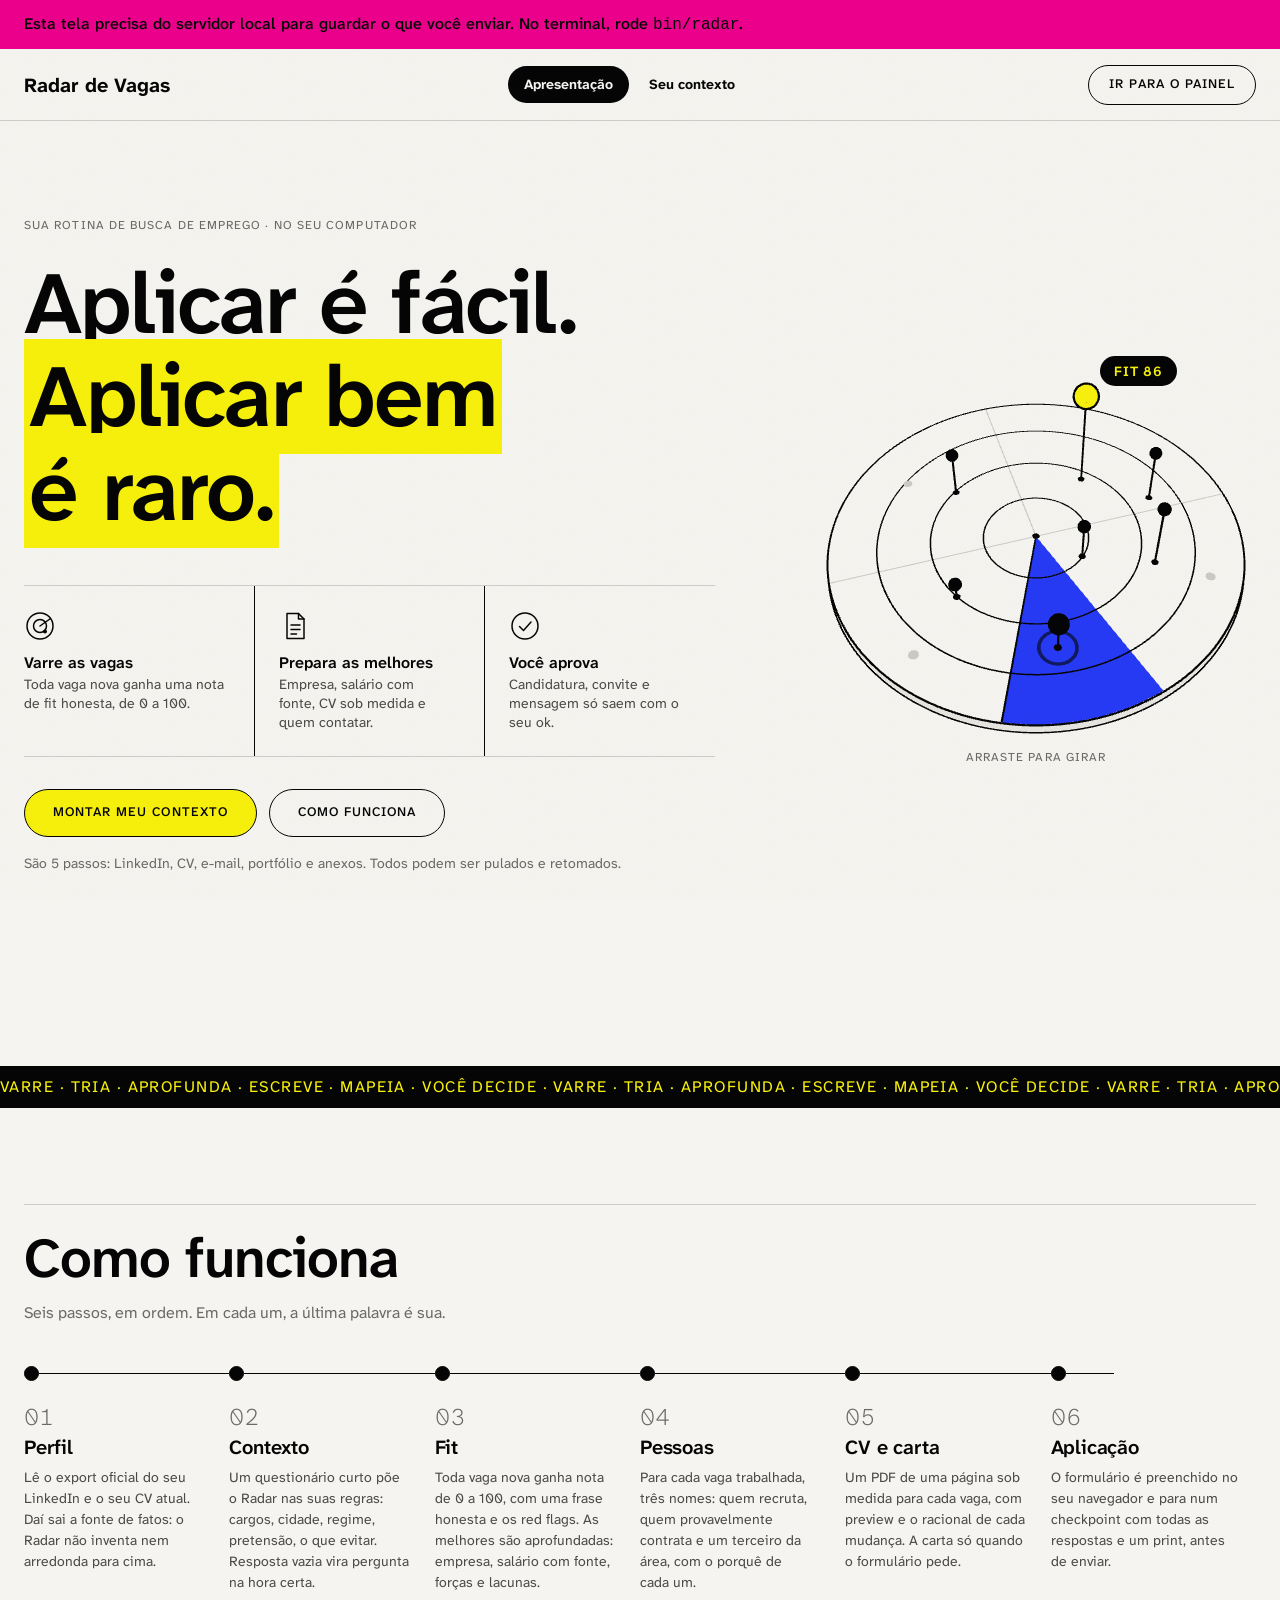
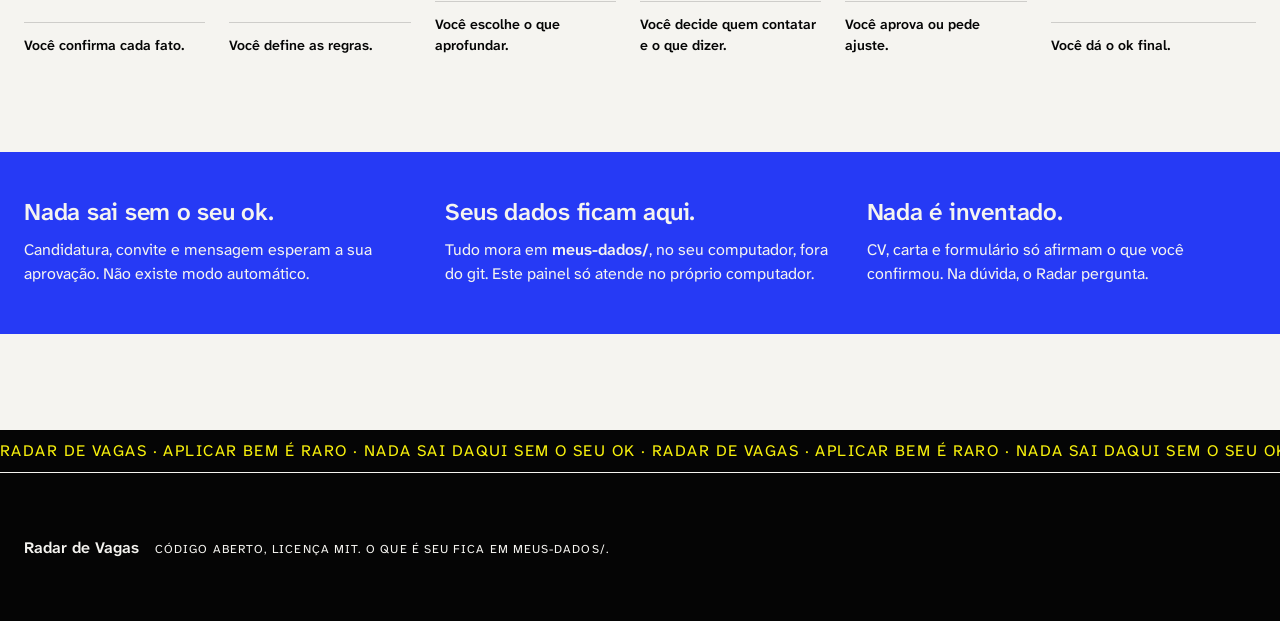
==== dashboard/boas-vindas.html @ 023c0c9d "Tela de abertura, contexto em 5 passos e radar 3D - bin/radar sem argumento abre o painel no navegad" ====
<!doctype html>
<html lang="pt-BR">
<head>
  <meta charset="utf-8" />
  <meta name="viewport" content="width=device-width, initial-scale=1" />
  <meta name="color-scheme" content="light" />
  <title>Radar de Vagas · Boas-vindas</title>
  <!-- Tela de abertura: servida pelo bin/radar direto do modelo, sem dado nenhum dentro.
       O estado dos passos vem de GET /api/contexto. -->
  <link rel="stylesheet" href="styles.css" />
  <link rel="stylesheet" href="boas-vindas.css" />
  <!-- Three.js vem junto com o projeto (dashboard/vendor, MIT): a tela abre sem internet -->
  <script type="importmap">{ "imports": { "three": "./vendor/three.module.min.js" } }</script>
</head>
<body>

  <a class="pular-para" href="#contexto">Ir para o passo a passo</a>

  <p class="aviso-servidor" id="sem-servidor" hidden>
    Esta tela precisa do servidor local para guardar o que você enviar. No terminal, rode <code>bin/radar</code>.
  </p>

  <header class="header">
    <a class="logo" href="#topo">Radar de <em>Vagas</em></a>
    <nav class="nav" aria-label="Telas">
      <a href="#topo" data-tela="abertura">Apresentação</a>
      <a href="#contexto" data-tela="contexto">Seu contexto</a>
    </nav>
    <button class="btn-fio" id="ir-painel" type="button" data-precisa-servidor>Ir para o painel</button>
  </header>

  <!-- Duas telas na mesma página: a apresentação e, ao clicar em "Montar meu
       contexto", o passo a passo (#contexto). O voltar do navegador funciona. -->
  <main id="tela-abertura">
    <!-- ============ ABERTURA ============ -->
    <section class="abre wrap" id="topo">
      <div>
        <p class="meta">Sua rotina de busca de emprego · no seu computador</p>
        <h1>Aplicar é fácil.<br /><span class="accent">Aplicar bem</span><br /><span class="accent">é raro.</span></h1>
        <!-- o que o Radar faz, em três ações: ícone + texto, separados por linha -->
        <ul class="topicos">
          <li>
            <svg class="topicos__ico" viewBox="0 0 32 32" aria-hidden="true">
              <circle cx="16" cy="16" r="13" />
              <circle cx="16" cy="16" r="6.5" />
              <path d="M16 16 L26.5 8.5" />
              <circle class="cheio" cx="21" cy="21.5" r="2" />
            </svg>
            <div>
              <strong>Varre as vagas</strong>
              <span>Toda vaga nova ganha uma nota de fit honesta, de 0 a 100.</span>
            </div>
          </li>
          <li>
            <svg class="topicos__ico" viewBox="0 0 32 32" aria-hidden="true">
              <path d="M8 3.5 H19.5 L25 9 V28.5 H8 Z" />
              <path d="M19.5 3.5 V9 H25" />
              <path d="M12 15 H21 M12 19.5 H21 M12 24 H17.5" />
            </svg>
            <div>
              <strong>Prepara as melhores</strong>
              <span>Empresa, salário com fonte, CV sob medida e quem contatar.</span>
            </div>
          </li>
          <li>
            <svg class="topicos__ico" viewBox="0 0 32 32" aria-hidden="true">
              <circle cx="16" cy="16" r="13" />
              <path d="M10.5 16.5 L14.5 20.5 L22 12" />
            </svg>
            <div>
              <strong>Você aprova</strong>
              <span>Candidatura, convite e mensagem só saem com o seu ok.</span>
            </div>
          </li>
        </ul>
        <div class="abre__acoes">
          <a class="btn-primario" href="#contexto">Montar meu contexto</a>
          <a class="btn-fio" href="#como">Como funciona</a>
        </div>
        <p class="abre__tempo">São 5 passos: LinkedIn, CV, e-mail, portfólio e anexos. Todos podem ser pulados e retomados.</p>
      </div>

      <!-- radar-3d.js troca o SVG por um radar 3D; sem WebGL, o SVG fica -->
      <figure class="radar" role="img" aria-label="Ilustração de um radar varrendo vagas; cada vaga é um pino da altura da sua nota de fit, e a mais alta, em amarelo, tem fit 86">
        <svg viewBox="0 0 400 400" aria-hidden="true">
          <line class="radar__eixo" x1="4" y1="200" x2="396" y2="200" />
          <line class="radar__eixo" x1="200" y1="4" x2="200" y2="396" />
          <g class="radar__varredura">
            <path class="radar__cunha" d="M200 200 L396 200 A196 196 0 0 0 350.15 74.01 Z" />
            <line class="radar__ponteiro" x1="200" y1="200" x2="396" y2="200" />
          </g>
          <circle class="radar__anel" cx="200" cy="200" r="50" />
          <circle class="radar__anel" cx="200" cy="200" r="100" />
          <circle class="radar__anel" cx="200" cy="200" r="150" />
          <circle class="radar__anel" cx="200" cy="200" r="196" />
          <circle class="radar__ponto radar__ponto--fora" cx="64" cy="296" r="4" />
          <circle class="radar__ponto radar__ponto--fora" cx="338" cy="292" r="4" />
          <circle class="radar__ponto radar__ponto--fora" cx="96" cy="96" r="4" />
          <circle class="radar__ponto" cx="140" cy="122" r="4" />
          <circle class="radar__ponto" cx="112" cy="248" r="4" />
          <circle class="radar__ponto" cx="296" cy="262" r="4" />
          <circle class="radar__ponto" cx="182" cy="324" r="4" />
          <circle class="radar__ponto" cx="322" cy="184" r="4" />
          <circle class="radar__ponto" cx="234" cy="236" r="4" />
          <circle class="radar__ponto" cx="200" cy="200" r="3" />
          <circle class="radar__alvo" cx="266" cy="140" r="10" />
          <g class="radar__selo">
            <rect x="284" y="102" width="82" height="28" rx="14" />
            <text x="325" y="121" text-anchor="middle">FIT 86</text>
          </g>
        </svg>
      </figure>
    </section>


    <div class="fita" aria-hidden="true">
      <div class="fita__trilho">
        <span class="fita__grupo">Varre · Tria · Aprofunda · Escreve · Mapeia · Você decide · Varre · Tria · Aprofunda · Escreve · Mapeia · Você decide · Varre · Tria · Aprofunda · Escreve · Mapeia · Você decide ·&nbsp;</span>
        <span class="fita__grupo">Varre · Tria · Aprofunda · Escreve · Mapeia · Você decide · Varre · Tria · Aprofunda · Escreve · Mapeia · Você decide · Varre · Tria · Aprofunda · Escreve · Mapeia · Você decide ·&nbsp;</span>
      </div>
    </div>

    <!-- ============ COMO FUNCIONA ============ -->
    <section class="secao wrap" id="como">
      <h2 class="h2">Como funciona<small>Seis passos, em ordem. Em cada um, a última palavra é sua.</small></h2>
      <!-- linha do tempo: um trilho liga os seis passos; no celular ela desliza para o lado -->
      <ol class="funcoes" tabindex="0" aria-label="Como funciona, em seis passos">
        <li>
          <span class="funcoes__num">01</span>
          <h3>Perfil</h3>
          <p>Lê o export oficial do seu LinkedIn e o seu CV atual. Daí sai a fonte de fatos: o Radar não inventa nem arredonda para cima.</p>
          <span class="funcoes__voce">Você confirma cada fato.</span>
        </li>
        <li>
          <span class="funcoes__num">02</span>
          <h3>Contexto</h3>
          <p>Um questionário curto põe o Radar nas suas regras: cargos, cidade, regime, pretensão, o que evitar. Resposta vazia vira pergunta na hora certa.</p>
          <span class="funcoes__voce">Você define as regras.</span>
        </li>
        <li>
          <span class="funcoes__num">03</span>
          <h3>Fit</h3>
          <p>Toda vaga nova ganha nota de 0 a 100, com uma frase honesta e os red flags. As melhores são aprofundadas: empresa, salário com fonte, forças e lacunas.</p>
          <span class="funcoes__voce">Você escolhe o que aprofundar.</span>
        </li>
        <li>
          <span class="funcoes__num">04</span>
          <h3>Pessoas</h3>
          <p>Para cada vaga trabalhada, três nomes: quem recruta, quem provavelmente contrata e um terceiro da área, com o porquê de cada um.</p>
          <span class="funcoes__voce">Você decide quem contatar e o que dizer.</span>
        </li>
        <li>
          <span class="funcoes__num">05</span>
          <h3>CV e carta</h3>
          <p>Um PDF de uma página sob medida para cada vaga, com preview e o racional de cada mudança. A carta só quando o formulário pede.</p>
          <span class="funcoes__voce">Você aprova ou pede ajuste.</span>
        </li>
        <li>
          <span class="funcoes__num">06</span>
          <h3>Aplicação</h3>
          <p>O formulário é preenchido no seu navegador e para num checkpoint com todas as respostas e um print, antes de enviar.</p>
          <span class="funcoes__voce">Você dá o ok final.</span>
        </li>
      </ol>
    </section>

    <section class="faixa-calma promessas" aria-label="Combinados">
      <div class="wrap promessas__grade">
        <div>
          <strong>Nada sai sem o seu ok.</strong>
          <p>Candidatura, convite e mensagem esperam a sua aprovação. Não existe modo automático.</p>
        </div>
        <div>
          <strong>Seus dados ficam aqui.</strong>
          <p>Tudo mora em <b>meus-dados/</b>, no seu computador, fora do git. Este painel só atende no próprio computador.</p>
        </div>
        <div>
          <strong>Nada é inventado.</strong>
          <p>CV, carta e formulário só afirmam o que você confirmou. Na dúvida, o Radar pergunta.</p>
        </div>
      </div>
    </section>

  </main>

  <!-- ============ TELA 2 · SEU CONTEXTO ============ -->
  <main id="contexto" class="tela-contexto" hidden>
    <section class="wrap" id="passos">
      <a class="voltar" href="#topo">← Apresentação</a>
      <h1 class="tela-titulo" id="titulo-contexto" tabindex="-1">Seu contexto</h1>
      <p class="tela-lead">Cinco passos para o Radar trabalhar com a sua história. Tudo fica guardado assim que você envia, e qualquer passo pode ser pulado.</p>

      <ol class="trilha" aria-label="Passos">
        <li><button type="button" data-ir="linkedin"><span class="trilha__n">1</span>LinkedIn</button></li>
        <li><button type="button" data-ir="cv"><span class="trilha__n">2</span>CV</button></li>
        <li><button type="button" data-ir="email"><span class="trilha__n">3</span>E-mail</button></li>
        <li><button type="button" data-ir="portfolio"><span class="trilha__n">4</span>Portfólio</button></li>
        <li><button type="button" data-ir="anexos"><span class="trilha__n">5</span>Anexos</button></li>
        <li><button type="button" data-ir="pronto"><span class="trilha__n">✓</span>Pronto</button></li>
      </ol>
      <div class="progresso">
        <div class="progresso__trilho" aria-hidden="true"><span id="progresso-barra"></span></div>
        <span class="progresso__texto" id="progresso-texto" aria-live="polite">Carregando</span>
      </div>

      <!-- 1 · LinkedIn -->
      <section class="passo" data-passo="linkedin" id="passo-linkedin" aria-labelledby="t-linkedin" hidden>
        <div class="passo__lado">
          <span class="passo__num" aria-hidden="true">01</span>
          <h3 id="t-linkedin" tabindex="-1">Seu LinkedIn</h3>
          <p class="passo__porque">É de onde o Radar tira a sua trajetória: cargos, datas, formação e competências. Vira um rascunho, e você confirma cada fato depois.</p>
          <p class="passo__nota"><span class="meta">Privacidade</span>Do export, só os arquivos do perfil são lidos. Conexões, mensagens e convites nunca são abertos, e o ZIP é apagado assim que a leitura termina.</p>
        </div>
        <div class="passo__corpo">
          <label class="campo">
            <span class="campo__rotulo">Endereço do seu perfil</span>
            <input id="linkedin-url" type="text" inputmode="url" autocomplete="url" spellcheck="false" placeholder="linkedin.com/in/seu-nome" aria-describedby="ajuda-linkedin erro-linkedin" />
            <span class="campo__ajuda" id="ajuda-linkedin">Vai no cabeçalho de cada CV.</span>
          </label>

          <div class="soltar" data-tipo="linkedin">
            <input type="file" accept=".zip,.pdf" hidden />
            <span class="soltar__titulo">Solte aqui o export do LinkedIn</span>
            <span class="soltar__sub">O ZIP de “Obter uma cópia dos seus dados” (recomendado) ou o PDF de “Salvar em PDF” do seu perfil.</span>
            <div class="soltar__linha">
              <button class="btn-fio" type="button" data-escolher data-precisa-servidor>Escolher arquivo</button>
              <span class="soltar__estado" role="status"></span>
            </div>
            <div class="soltar__barra" aria-hidden="true"><span></span></div>
          </div>

          <div class="recibo" id="recibo-linkedin" hidden>
            <span class="recibo__marca" aria-hidden="true">✓</span>
            <div><strong></strong><span></span></div>
          </div>

          <details class="como-baixar">
            <summary>Como baixar o export (2 minutos)</summary>
            <ol>
              <li>No LinkedIn, clique na sua foto (Eu) e em Configurações e privacidade.</li>
              <li>Entre em Privacidade dos dados e depois em Obter uma cópia dos seus dados.</li>
              <li>Marque os dados do perfil (Perfil, Cargos, Formação acadêmica, Competências, Idiomas) e solicite o arquivo.</li>
              <li>O LinkedIn manda o link por e-mail, em geral em poucos minutos. Baixe o ZIP e solte aqui.</li>
            </ol>
            <p>Com pressa? No seu perfil, Mais e depois Salvar em PDF. Solte o PDF agora e o export fica para depois.</p>
          </details>

          <p class="erro" id="erro-linkedin" role="alert"></p>
          <div class="passo__acoes">
            <button class="btn-primario" type="button" data-salvar="linkedin" data-precisa-servidor>Salvar e continuar</button>
            <button class="btn-texto" type="button" data-pular="linkedin" data-precisa-servidor>Pular por agora</button>
          </div>
        </div>
      </section>

      <!-- 2 · CV -->
      <section class="passo" data-passo="cv" id="passo-cv" aria-labelledby="t-cv" hidden>
        <div class="passo__lado">
          <span class="passo__num" aria-hidden="true">02</span>
          <h3 id="t-cv" tabindex="-1">Seu CV atual</h3>
          <p class="passo__porque">Ele mostra como você já conta a sua história. O texto vira fonte de fatos a confirmar e referência de tom; os CVs novos saem no layout do Radar, um por vaga.</p>
          <p class="passo__nota"><span class="meta">Privacidade</span>O seu CV atual não é enviado a ninguém. Ele fica em meus-dados/anexos.</p>
        </div>
        <div class="passo__corpo">
          <div class="soltar" data-tipo="cv">
            <input type="file" accept=".pdf,.docx" hidden />
            <span class="soltar__titulo">Solte aqui o seu CV</span>
            <span class="soltar__sub">PDF ou DOCX, até 30 MB. Um CV novo substitui o anterior.</span>
            <div class="soltar__linha">
              <button class="btn-fio" type="button" data-escolher data-precisa-servidor>Escolher arquivo</button>
              <span class="soltar__estado" role="status"></span>
            </div>
            <div class="soltar__barra" aria-hidden="true"><span></span></div>
          </div>

          <div class="recibo" id="recibo-cv" hidden>
            <span class="recibo__marca" aria-hidden="true">✓</span>
            <div><strong></strong><span></span></div>
          </div>

          <p class="erro" id="erro-cv" role="alert"></p>
          <div class="passo__acoes">
            <button class="btn-primario" type="button" data-salvar="cv" data-precisa-servidor>Continuar</button>
            <button class="btn-texto" type="button" data-pular="cv" data-precisa-servidor>Pular por agora</button>
          </div>
        </div>
      </section>

      <!-- 3 · E-mail -->
      <section class="passo" data-passo="email" id="passo-email" aria-labelledby="t-email" hidden>
        <div class="passo__lado">
          <span class="passo__num" aria-hidden="true">03</span>
          <h3 id="t-email" tabindex="-1">Seu e-mail</h3>
          <p class="passo__porque">O endereço que vai no cabeçalho de cada CV e nos formulários de candidatura. Use o que você confere todo dia: é por ele que a resposta chega.</p>
          <p class="passo__nota"><span class="meta">Privacidade</span>Ele só aparece no CV e nos formulários que você aprovar.</p>
        </div>
        <div class="passo__corpo">
          <label class="campo">
            <span class="campo__rotulo">E-mail profissional</span>
            <input id="email" type="email" autocomplete="email" spellcheck="false" placeholder="voce@exemplo.com" aria-describedby="erro-email" />
          </label>
          <span class="sugestao" id="sugestao-email" hidden>Veio do seu LinkedIn. Confira e salve.</span>

          <p class="erro" id="erro-email" role="alert"></p>
          <div class="passo__acoes">
            <button class="btn-primario" type="button" data-salvar="email" data-precisa-servidor>Salvar e continuar</button>
            <button class="btn-texto" type="button" data-pular="email" data-precisa-servidor>Pular por agora</button>
          </div>
        </div>
      </section>

      <!-- 4 · Portfólio -->
      <section class="passo" data-passo="portfolio" id="passo-portfolio" aria-labelledby="t-portfolio" hidden>
        <div class="passo__lado">
          <span class="passo__num" aria-hidden="true">04</span>
          <h3 id="t-portfolio" tabindex="-1">Seu portfólio</h3>
          <p class="passo__porque">O link que prova o que o CV afirma. Vai no cabeçalho do CV e nos campos de portfólio dos formulários.</p>
          <p class="passo__nota"><span class="meta">Senha</span>Portfólio com senha? A senha não fica aqui. Quando um formulário pedir, o Radar pergunta a você na hora.</p>
        </div>
        <div class="passo__corpo">
          <label class="campo">
            <span class="campo__rotulo">Link do portfólio</span>
            <input id="portfolio" type="text" inputmode="url" autocomplete="url" spellcheck="false" placeholder="seunome.com" aria-describedby="erro-portfolio" />
          </label>
          <span class="sugestao" id="sugestao-portfolio" hidden>Veio do seu LinkedIn. Confira e salve.</span>
          <fieldset class="campo">
            <legend class="campo__rotulo">Outros links <span class="campo__ajuda">(opcional, até 3)</span></legend>
            <div class="campos-extras">
              <input class="link-extra" type="text" inputmode="url" spellcheck="false" placeholder="github.com/voce" aria-label="Outro link 1" />
              <input class="link-extra" type="text" inputmode="url" spellcheck="false" placeholder="behance.net/voce" aria-label="Outro link 2" />
              <input class="link-extra" type="text" inputmode="url" spellcheck="false" placeholder="seu site, Medium ou Dribbble" aria-label="Outro link 3" />
            </div>
          </fieldset>

          <p class="erro" id="erro-portfolio" role="alert"></p>
          <div class="passo__acoes">
            <button class="btn-primario" type="button" data-salvar="portfolio" data-precisa-servidor>Salvar e continuar</button>
            <button class="btn-texto" type="button" data-pular="portfolio" data-precisa-servidor>Pular por agora</button>
          </div>
        </div>
      </section>

      <!-- 5 · Anexos -->
      <section class="passo" data-passo="anexos" id="passo-anexos" aria-labelledby="t-anexos" hidden>
        <div class="passo__lado">
          <span class="passo__num" aria-hidden="true">05</span>
          <h3 id="t-anexos" tabindex="-1">Anexos</h3>
          <p class="passo__porque">O que alguns formulários pedem além do CV: portfólio em PDF, estudo de caso, certificado, carta de recomendação. Ficam prontos para quando a vaga pedir.</p>
          <p class="passo__nota"><span class="meta">Na candidatura</span>Nenhum anexo sai sem o seu ok. Antes de enviar, o Radar mostra qual arquivo vai em qual campo.</p>
        </div>
        <div class="passo__corpo">
          <label class="campo">
            <span class="campo__rotulo">Que tipo de arquivo é?</span>
            <select id="anexo-categoria"></select>
          </label>
          <div class="soltar" data-tipo="anexo">
            <input type="file" accept=".pdf,.docx,.pptx,.png,.jpg,.jpeg,.webp,.txt,.md" multiple hidden />
            <span class="soltar__titulo">Solte aqui os seus anexos</span>
            <span class="soltar__sub">PDF, DOCX, PPTX, PNG, JPG, WEBP, TXT ou MD, até 30 MB cada. Pode soltar vários de uma vez.</span>
            <div class="soltar__linha">
              <button class="btn-fio" type="button" data-escolher data-precisa-servidor>Escolher arquivos</button>
              <span class="soltar__estado" role="status"></span>
            </div>
            <div class="soltar__barra" aria-hidden="true"><span></span></div>
          </div>
          <ul class="lista-anexos" id="lista-anexos" aria-label="Anexos guardados"></ul>

          <p class="erro" id="erro-anexos" role="alert"></p>
          <div class="passo__acoes">
            <button class="btn-primario" type="button" data-salvar="anexos" data-precisa-servidor>Continuar</button>
            <button class="btn-texto" type="button" data-pular="anexos" data-precisa-servidor>Pular por agora</button>
          </div>
        </div>
      </section>

      <!-- Pronto -->
      <section class="passo" data-passo="pronto" id="passo-pronto" aria-labelledby="t-pronto" hidden>
        <div class="passo__lado">
          <span class="passo__num" id="pronto-contagem" aria-hidden="true">0/5</span>
          <h3 id="t-pronto" tabindex="-1">Quase lá</h3>
          <p class="passo__porque" id="pronto-porque"></p>
        </div>
        <div class="passo__corpo">
          <ul class="checklist" id="checklist" aria-label="Resumo do seu contexto"></ul>

          <ol class="proximos" aria-label="Próximos passos">
            <li>
              <span class="proximos__n">1</span>
              <div>
                <strong>Responda o questionário</strong>
                <p>Abra o Claude Code nesta pasta e rode <code>/radar-configurar</code>. São 12 blocos curtos: cargos, cidade, regime, pretensão, o que evitar. Ele já sabe o que você pôs aqui.</p>
              </div>
            </li>
            <li>
              <span class="proximos__n">2</span>
              <div>
                <strong>Rode a primeira varredura</strong>
                <p><code>/radar-triagem</code> busca as vagas novas e traz as melhores para o painel, cada uma com nota de fit.</p>
              </div>
            </li>
            <li>
              <span class="proximos__n">3</span>
              <div>
                <strong>Decida no painel</strong>
                <p>Aprofundar, aprovar, ajustar ou pular, com um clique. Nada sai sem o seu ok.</p>
              </div>
            </li>
          </ol>

          <p class="erro" id="erro-pronto" role="alert"></p>
          <div class="passo__acoes">
            <button class="btn-primario" type="button" id="concluir" data-precisa-servidor>Ir para o painel</button>
          </div>
        </div>
      </section>
    </section>
  </main>

  <div class="fita" aria-hidden="true">
    <div class="fita__trilho">
      <span class="fita__grupo">Radar de Vagas · Aplicar bem é raro · Nada sai daqui sem o seu ok · Radar de Vagas · Aplicar bem é raro · Nada sai daqui sem o seu ok · Radar de Vagas · Aplicar bem é raro · Nada sai daqui sem o seu ok ·&nbsp;</span>
      <span class="fita__grupo">Radar de Vagas · Aplicar bem é raro · Nada sai daqui sem o seu ok · Radar de Vagas · Aplicar bem é raro · Nada sai daqui sem o seu ok · Radar de Vagas · Aplicar bem é raro · Nada sai daqui sem o seu ok ·&nbsp;</span>
    </div>
  </div>
  <footer class="footer">
    <div class="wrap footer__grade">
      <div class="footer__marca">
        <strong>Radar de Vagas</strong>
        <span>Código aberto, licença MIT. O que é seu fica em meus-dados/.</span>
      </div>
    </div>
  </footer>

  <script>
  (() => {
    "use strict";
    const PASSOS = ["linkedin", "cv", "email", "portfolio", "anexos", "pronto"];
    const NOMES = { linkedin: "LinkedIn", cv: "CV", email: "E-mail", portfolio: "Portfólio", anexos: "Anexos" };
    const DO_TIPO = { linkedin: "linkedin", cv: "cv", anexo: "anexos" };
    const LIMITE = 30 * 1024 * 1024;
    const REDUZIDO = matchMedia("(prefers-reduced-motion: reduce)").matches;
    const $ = (s, el = document) => el.querySelector(s);
    const $$ = (s, el = document) => [...el.querySelectorAll(s)];

    let estado = null;
    let atual = null;

    // ---------- as duas telas: apresentação e #contexto ----------
    // a troca só acontece quando a TELA muda; âncora dentro da mesma tela
    // (o "Como funciona") fica com o navegador
    const TITULO = document.title;
    let telaAtual = null;
    function mostrarTela() {
      const contexto = location.hash === "#contexto";
      const tela = contexto ? "contexto" : "abertura";
      if (tela === telaAtual) return;
      const primeira = telaAtual === null;
      telaAtual = tela;
      $("#tela-abertura").hidden = contexto;
      $("#contexto").hidden = !contexto;
      document.title = contexto ? "Radar de Vagas · Seu contexto" : TITULO;
      $$(".nav [data-tela]").forEach(a => {
        if (a.dataset.tela === tela) a.setAttribute("aria-current", "page");
        else a.removeAttribute("aria-current");
      });
      if (contexto) {
        const t = $("#contexto");
        t.classList.remove("entrando");
        void t.offsetWidth;
        t.classList.add("entrando");
      }
      if (primeira) return;
      const alvo = !contexto && location.hash.length > 1 && document.getElementById(location.hash.slice(1));
      if (alvo) alvo.scrollIntoView();
      else scrollTo(0, 0);
      if (contexto) $("#titulo-contexto").focus({ preventScroll: true });
    }
    addEventListener("hashchange", mostrarTela);
    mostrarTela();

    // aberta por duplo clique: nada para gravar, então tudo que grava fica desligado
    if (!/^https?:$/.test(location.protocol)) {
      $("#sem-servidor").hidden = false;
      $$("[data-precisa-servidor]").forEach(b => { b.disabled = true; });
      ir("linkedin", false);
      $("#progresso-texto").textContent = "Sem servidor";
      return;
    }

    // ---------- conversa com o servidor ----------
    async function pedir(corpo) {
      let r;
      try {
        r = await fetch("/api/contexto", {
          method: "POST",
          headers: { "Content-Type": "application/json" },
          body: JSON.stringify(corpo),
        });
      } catch {
        throw new Error("O servidor não respondeu. Ele ainda está rodando no terminal?");
      }
      const j = await r.json().catch(() => ({ ok: false, erro: "Resposta estranha do servidor." }));
      if (!j.ok) throw new Error(j.erro || "Não deu certo.");
      return j;
    }

    // XHR e não fetch: só ele conta o progresso do envio
    function enviar(tipo, arquivo, categoria, aoAndar) {
      return new Promise((resolve, reject) => {
        const x = new XMLHttpRequest();
        x.open("POST", "/api/arquivo");
        x.setRequestHeader("Content-Type", "application/octet-stream");
        x.setRequestHeader("X-Radar-Tipo", tipo);
        x.setRequestHeader("X-Radar-Nome", encodeURIComponent(arquivo.name));
        if (categoria) x.setRequestHeader("X-Radar-Categoria", categoria);
        x.upload.onprogress = e => { if (e.lengthComputable) aoAndar(Math.round(e.loaded / e.total * 100)); };
        x.onload = () => {
          let j;
          try { j = JSON.parse(x.responseText); } catch { j = { ok: false, erro: "Resposta estranha do servidor." }; }
          j.ok ? resolve(j) : reject(new Error(j.erro || "Não deu certo."));
        };
        x.onerror = () => reject(new Error("O servidor não respondeu. Ele ainda está rodando no terminal?"));
        x.send(arquivo);
      });
    }

    // ---------- navegação entre passos ----------
    const feito = p => p !== "pronto" && !!estado.feitos[p];
    const pulado = p => estado.pulados.includes(p);
    const pendente = p => p === "pronto" || (!feito(p) && !pulado(p));

    function ir(p, focar = true) {
      atual = p;
      $$(".passo").forEach(s => {
        const ativo = s.dataset.passo === p;
        s.hidden = !ativo;
        if (ativo) {
          s.classList.remove("entrando");
          void s.offsetWidth; // reinicia a animação de entrada
          s.classList.add("entrando");
        }
      });
      if (estado) {
        desenharTrilha();
        if (p === "pronto") desenharPronto();
      }
      if (focar) {
        $("#passos").scrollIntoView({ behavior: REDUZIDO ? "auto" : "smooth", block: "start" });
        $(`#passo-${p} h3`).focus({ preventScroll: true });
      }
    }

    function seguir() {
      ir(PASSOS[Math.min(PASSOS.indexOf(atual) + 1, PASSOS.length - 1)]);
    }

    function desenharTrilha() {
      $$(".trilha button").forEach(b => {
        const p = b.dataset.ir;
        b.classList.toggle("feito", feito(p));
        b.classList.toggle("pulado", pulado(p) && !feito(p));
        if (p === atual) b.setAttribute("aria-current", "step");
        else b.removeAttribute("aria-current");
        if (p !== "pronto") $(".trilha__n", b).textContent = feito(p) ? "✓" : String(PASSOS.indexOf(p) + 1);
      });
      const n = PASSOS.slice(0, 5).filter(feito).length;
      $("#progresso-barra").style.width = `${n * 20}%`;
      $("#progresso-texto").textContent = atual === "pronto"
        ? `${n} de 5 feitos`
        : `Passo ${PASSOS.indexOf(atual) + 1} de 5 · ${n} feito${n === 1 ? "" : "s"}`;
    }

    // ---------- preencher a tela com o que já está guardado ----------
    function recibo(id, titulo, detalhe) {
      const el = $(id);
      el.hidden = !titulo;
      if (!titulo) return;
      $(":scope > div > strong", el).textContent = titulo;
      $(":scope > div > span", el).textContent = detalhe || "";
    }

    function semProtocolo(url) {
      return (url || "").replace(/^https?:\/\//, "").replace(/^www\./, "").replace(/\/$/, "");
    }

    function plural(n, um, varios) { return `${n} ${n === 1 ? um : varios}`; }

    function tamanho(bytes) {
      if (bytes < 1024 * 1024) return `${Math.max(1, Math.round(bytes / 1024))} KB`;
      return `${(bytes / 1024 / 1024).toFixed(1).replace(".", ",")} MB`;
    }

    function preencher() {
      const li = estado.linkedin;
      const url = $("#linkedin-url");
      if (document.activeElement !== url) url.value = semProtocolo(li.url);
      if (li.fonte === "export") {
        recibo("#recibo-linkedin", li.nome ? `Perfil de ${li.nome} importado` : "Perfil importado",
          `${plural(li.experiencias, "experiência", "experiências")} · ${plural(li.competencias, "competência", "competências")}. Vira rascunho: você confirma cada fato no /radar-perfil.`);
      } else if (li.fonte === "pdf") {
        recibo("#recibo-linkedin", "PDF do perfil guardado", "O texto vira rascunho para o /radar-perfil estruturar com você.");
      } else {
        recibo("#recibo-linkedin", "");
      }

      const cv = estado.cv;
      recibo("#recibo-cv", cv.arquivo ? `CV guardado (${cv.arquivo.split(".").pop().toUpperCase()})` : "",
        cv.palavras ? `${plural(cv.palavras, "palavra lida", "palavras lidas")}. O texto vira fonte de fatos a confirmar.`
                    : "O texto não foi lido. Tudo bem: o questionário cobre.");

      const sug = estado.sugestoes || {};
      const email = $("#email");
      if (document.activeElement !== email) email.value = estado.email || sug.email || "";
      $("#sugestao-email").hidden = !!estado.email || !sug.email;

      const port = $("#portfolio");
      if (document.activeElement !== port) port.value = semProtocolo(estado.portfolio.url || sug.portfolio || "");
      $("#sugestao-portfolio").hidden = !!estado.portfolio.url || !sug.portfolio;
      const extras = $$(".link-extra");
      extras.forEach((el, i) => { if (document.activeElement !== el) el.value = semProtocolo(estado.portfolio.outros[i] || ""); });

      const sel = $("#anexo-categoria");
      if (!sel.options.length) {
        for (const [valor, rotulo] of Object.entries(estado.categorias)) sel.add(new Option(rotulo, valor));
      }
      const lista = $("#lista-anexos");
      lista.replaceChildren(...estado.anexos.map(a => {
        const item = document.createElement("li");
        const info = document.createElement("div");
        const nome = document.createElement("span");
        nome.className = "lista-anexos__nome";
        nome.textContent = a.nome_original || a.arquivo;
        const meta = document.createElement("span");
        meta.className = "lista-anexos__meta";
        meta.textContent = tamanho(a.tamanho);
        info.append(nome, meta);
        const tag = document.createElement("span");
        tag.className = "etiqueta";
        tag.textContent = estado.categorias[a.categoria] || a.categoria;
        const tirar = document.createElement("button");
        tirar.type = "button";
        tirar.className = "btn-texto";
        tirar.textContent = "Remover";
        tirar.setAttribute("aria-label", `Remover ${nome.textContent}`);
        tirar.addEventListener("click", () => remover(a.arquivo));
        item.append(info, tag, tirar);
        return item;
      }));
    }

    function desenharPronto() {
      const n = PASSOS.slice(0, 5).filter(feito).length;
      $("#pronto-contagem").textContent = `${n}/5`;
      $("#t-pronto").textContent = n === 5 ? "Seu contexto está de pé" : n >= 3 ? "Quase lá" : "Dá para seguir assim";
      $("#pronto-porque").textContent = n === 5
        ? "Com isso o Radar já monta o cabeçalho do CV, conhece a sua trajetória e tem os anexos à mão. As preferências vêm do questionário."
        : "O que faltou não trava nada: o questionário pergunta na hora certa. Dá para voltar aqui quando quiser, pelo link Seu contexto no painel.";
      const detalhe = {
        linkedin: () => [semProtocolo(estado.linkedin.url), estado.linkedin.fonte === "export" ? "export importado" : estado.linkedin.fonte === "pdf" ? "PDF do perfil" : ""].filter(Boolean).join(" · "),
        cv: () => estado.cv.arquivo ? estado.cv.arquivo.replace("anexos/", "") : "",
        email: () => estado.email,
        portfolio: () => [semProtocolo(estado.portfolio.url), estado.portfolio.outros.length ? `+ ${plural(estado.portfolio.outros.length, "link", "links")}` : ""].filter(Boolean).join(" "),
        anexos: () => estado.anexos.length ? plural(estado.anexos.length, "arquivo", "arquivos") : "",
      };
      $("#checklist").replaceChildren(...PASSOS.slice(0, 5).map(p => {
        const item = document.createElement("li");
        const marca = document.createElement("span");
        marca.className = "checklist__marca" + (feito(p) ? "" : " pendente");
        marca.setAttribute("aria-hidden", "true");
        marca.textContent = feito(p) ? "✓" : "–";
        const texto = document.createElement("div");
        const t = document.createElement("strong");
        t.textContent = NOMES[p];
        const d = document.createElement("span");
        d.textContent = feito(p) ? detalhe[p]() : pulado(p) ? "Pulado. O questionário pergunta depois." : "Ainda não.";
        texto.append(t, d);
        const editar = document.createElement("button");
        editar.type = "button";
        editar.className = "btn-texto";
        editar.textContent = feito(p) ? "Editar" : "Fazer agora";
        editar.setAttribute("aria-label", `${editar.textContent}: ${NOMES[p]}`);
        editar.addEventListener("click", () => ir(p));
        item.append(marca, texto, editar);
        return item;
      }));
    }

    // ---------- erros ----------
    function erro(p, mensagem, campo) {
      $(`#erro-${p}`).textContent = mensagem;
      if (campo) {
        campo.setAttribute("aria-invalid", "true");
        campo.focus();
      }
    }
    function limpar(p) {
      $(`#erro-${p}`).textContent = "";
      $$(`#passo-${p} [aria-invalid]`).forEach(el => el.removeAttribute("aria-invalid"));
    }

    // ---------- salvar, pular, remover ----------
    async function salvar(p, botao) {
      limpar(p);
      botao.disabled = true;
      try {
        if (p === "linkedin") {
          const campo = $("#linkedin-url");
          const url = campo.value.trim();
          if (!url && !estado.linkedin.fonte) {
            return erro(p, "Cole o endereço do seu perfil ou solte o export. Ou pule por agora.", campo);
          }
          if (url !== semProtocolo(estado.linkedin.url)) {
            try { estado = await pedir({ acao: "salvar", campos: { linkedin_url: url } }); }
            catch (e) { return erro(p, e.message, campo); }
          }
        } else if (p === "cv") {
          if (!estado.cv.arquivo) return erro(p, "Solte o seu CV atual, ou pule por agora.");
        } else if (p === "email") {
          const campo = $("#email");
          if (!campo.value.trim()) return erro(p, "Escreva o seu e-mail, ou pule por agora.", campo);
          try { estado = await pedir({ acao: "salvar", campos: { email: campo.value } }); }
          catch (e) { return erro(p, e.message, campo); }
        } else if (p === "portfolio") {
          const campo = $("#portfolio");
          if (!campo.value.trim()) return erro(p, "Cole o link do portfólio, ou pule por agora.", campo);
          const outros = $$(".link-extra").map(el => el.value.trim()).filter(Boolean);
          try { estado = await pedir({ acao: "salvar", campos: { portfolio: campo.value, outros_links: outros } }); }
          catch (e) { return erro(p, e.message, campo); }
        } else if (p === "anexos") {
          if (!estado.anexos.length) return erro(p, "Solte um anexo, ou pule por agora: dá para pôr depois.");
        }
        preencher();
        seguir();
      } finally {
        botao.disabled = false;
      }
    }

    async function pular(p) {
      limpar(p);
      try {
        estado = await pedir({ acao: "pular", passo: p });
        seguir();
      } catch (e) { erro(p, e.message); }
    }

    async function remover(arquivo) {
      limpar("anexos");
      try {
        estado = await pedir({ acao: "remover", arquivo });
        preencher();
        desenharTrilha();
      } catch (e) { erro("anexos", e.message); }
    }

    async function concluir(botao) {
      botao.disabled = true;
      try {
        await pedir({ acao: "concluir" });
        location.href = "/";
      } catch (e) {
        botao.disabled = false;
        ir("pronto");
        erro("pronto", e.message);
      }
    }

    // ---------- arquivos ----------
    async function receber(tipo, zona, arquivos) {
      const p = DO_TIPO[tipo];
      limpar(p);
      if (!arquivos.length) return;
      if (tipo !== "anexo") arquivos = arquivos.slice(0, 1);
      const aceitos = estado.aceitos[tipo];
      const status = $(".soltar__estado", zona);
      const barra = $(".soltar__barra span", zona);
      for (const arq of arquivos) {
        const ext = arq.name.includes(".") ? arq.name.split(".").pop().toLowerCase() : "";
        if (!aceitos.includes(ext)) {
          erro(p, `${arq.name}: este formato não entra aqui. Aceitos: ${aceitos.map(x => x.toUpperCase()).join(", ")}.`);
          continue;
        }
        if (arq.size > LIMITE) {
          erro(p, `${arq.name} passa de 30 MB.${tipo === "linkedin" ? " Peça o export só com os dados do perfil." : ""}`);
          continue;
        }
        zona.classList.add("enviando");
        status.textContent = `Enviando ${arq.name}`;
        try {
          const categoria = tipo === "anexo" ? $("#anexo-categoria").value : "";
          const r = await enviar(tipo, arq, categoria, pct => {
            barra.style.width = `${pct}%`;
            status.textContent = pct < 100 ? `Enviando ${arq.name} · ${pct}%` : `Lendo ${arq.name}`;
          });
          estado = r;
          preencher();
          desenharTrilha();
          status.textContent = r.aviso || `${arq.name} guardado.`;
        } catch (e) {
          status.textContent = "";
          erro(p, `${arq.name}: ${e.message}`);
        } finally {
          zona.classList.remove("enviando");
          barra.style.width = "0";
        }
      }
    }

    $$(".soltar").forEach(zona => {
      const input = $("input[type=file]", zona);
      const tipo = zona.dataset.tipo;
      $("[data-escolher]", zona).addEventListener("click", () => input.click());
      input.addEventListener("change", () => { receber(tipo, zona, [...input.files]); input.value = ""; });
      zona.addEventListener("dragover", e => { e.preventDefault(); zona.classList.add("arrastando"); });
      zona.addEventListener("dragleave", e => { if (!zona.contains(e.relatedTarget)) zona.classList.remove("arrastando"); });
      zona.addEventListener("drop", e => {
        e.preventDefault();
        zona.classList.remove("arrastando");
        receber(tipo, zona, [...e.dataTransfer.files]);
      });
    });
    // arquivo solto fora da zona abriria no navegador e a tela se perderia
    addEventListener("dragover", e => e.preventDefault());
    addEventListener("drop", e => e.preventDefault());

    $$("[data-salvar]").forEach(b => b.addEventListener("click", () => salvar(b.dataset.salvar, b)));
    $$("[data-pular]").forEach(b => b.addEventListener("click", () => pular(b.dataset.pular)));
    $$(".trilha button").forEach(b => b.addEventListener("click", () => ir(b.dataset.ir)));
    $("#concluir").addEventListener("click", e => concluir(e.currentTarget));
    $("#ir-painel").addEventListener("click", e => concluir(e.currentTarget));
    // Enter num campo de texto salva o passo, como num formulário
    $$(".passo input:not([type=file])").forEach(el => el.addEventListener("keydown", e => {
      if (e.key === "Enter") $(`#passo-${atual} [data-salvar]`)?.click();
    }));

    // ---------- começo: retoma do primeiro passo pendente ----------
    fetch("/api/contexto")
      .then(r => r.json())
      .then(j => {
        estado = j;
        preencher();
        ir(PASSOS.find(pendente), false);
      })
      .catch(() => {
        $("#progresso-texto").textContent = "Servidor fora do ar";
        $("#sem-servidor").hidden = false;
      });
  })();
  </script>
  <script type="module" src="radar-3d.js"></script>
</body>
</html>
---- dashboard/styles.css ----
/* Radar de Vagas: folha de estilo do dashboard.
   Base do DS do portfólio do autor: papel quente, tinta quase preta, linhas
   finas a 16% como estrutura, tipo grande em caixa baixa com espaçamento
   negativo, rótulos em caixa-alta espaçada e grão de filme a 5%. Por cima, os
   acentos de sempre: UMA cor de ação, o amarelo; o magenta só como alerta,
   nunca como botão; e o azul vibrante como superfície de pausa, só com texto
   em papel. Zero sombra e zero gradiente. O raio é gramática: conteúdo é reto
   (0), input é 8px, tudo que é ação é pílula, avatar é círculo. Pesos 200,
   400, 500, 600 e 700. */

/* Atkinson Hyperlegible Next: desenhada pelo Braille Institute para a máxima
   distinção entre letras (I, l, 1; O, 0). Vem com o projeto (fonts/, SIL OFL),
   variável de 200 a 800: o painel abre sem internet e sem pedir nada a ninguém */
@font-face {
  font-family: "Atkinson Hyperlegible Next";
  font-style: normal;
  font-display: swap;
  font-weight: 200 800;
  src: url("fonts/atkinson-hyperlegible-next-latin-wght-normal.woff2") format("woff2-variations");
  unicode-range: U+0000-00FF, U+0131, U+0152-0153, U+02BB-02BC, U+02C6, U+02DA, U+02DC, U+0304, U+0308, U+0329, U+2000-206F, U+20AC, U+2122, U+2191, U+2193, U+2212, U+2215, U+FEFF, U+FFFD;
}
@font-face {
  font-family: "Atkinson Hyperlegible Next";
  font-style: normal;
  font-display: swap;
  font-weight: 200 800;
  src: url("fonts/atkinson-hyperlegible-next-latin-ext-wght-normal.woff2") format("woff2-variations");
  unicode-range: U+0100-02BA, U+02BD-02C5, U+02C7-02CC, U+02CE-02D7, U+02DD-02FF, U+1D00-1DBF, U+1E00-1E9F, U+1EF2-1EFF, U+2020, U+20A0-20AB, U+20AD-20C0, U+2113, U+2C60-2C7F, U+A720-A7FF;
}

:root {
  /* ---- cor ---- */
  --paper: #F5F4F0;        /* papel quente do site, o fundo de tudo */
  --ink: #050505;          /* tinta do site */
  --primary: #F7F00C;      /* a única cor de ação; nunca como texto sobre papel (1,1:1) */
  --accent-break: #EC008C; /* interferência e alerta, nunca botão; texto em tinta passa AA (4,8:1) */
  --azul: #263AF5;         /* superfície de pausa: só texto em papel (6,3:1); tinta não passa (2,9:1) */
  --linha: rgba(5, 5, 5, 0.16);              /* a linha fina do site: estrutura */
  --linha-sobre-azul: rgba(245, 244, 240, 0.32);
  --linha-sobre-tinta: rgba(245, 244, 240, 0.16);

  /* rampa neutra quente, a do site, do papel à tinta */
  --g50: #EFEEE9;
  --g100: #E6E5E0;
  --g200: #D6D5CF;
  --g300: #CBCAC5;
  --g400: #B3B2AC;
  --g500: #8D8D88;
  --g600: #6A6A66;
  --g700: #4A4A46;
  --g800: #2A2A27;
  --g900: #050505;

  /* texto secundário: o cinza do site, passa AA no papel (4,9:1) e no amarelo (4,6:1) */
  --muted: var(--g600);
  /* estrutura é linha fina; campo, botão e marcador precisam de 3:1 e levam tinta */
  --fio: 1px solid var(--linha);
  --fio-forte: 1px solid var(--ink);
  --fio-suave: 1px solid rgba(5, 5, 5, 0.08);

  /* ---- tipo: a fonte da leitura, com a escala e os pesos do sistema ---- */
  --font-sans: "Atkinson Hyperlegible Next", ui-sans-serif, system-ui, -apple-system,
               "Segoe UI", Roboto, Arial, sans-serif;

  --text-gigante: clamp(3.5rem, 12vw, 9rem);
  --text-display: clamp(2.75rem, 7vw, 5.5rem);
  --text-h2: clamp(2rem, 4.5vw, 3.5rem);
  --text-h3: 1.5rem;
  --text-lead: 1.25rem;
  --text-body: 1rem;
  --text-small: 0.875rem;
  --text-micro: 0.75rem;

  --leading-gigante: 0.95;
  --leading-display: 1.06;
  --leading-heading: 1.08;
  --leading-body: 1.5;
  --leading-small: 1.35;

  --tracking-caps: -0.02em;  /* tipo grande: caixa baixa, espaçamento negativo */
  --tracking-micro: 0.09em;  /* rótulos pequenos em caixa-alta */
  --tracking-botao: 0.08em;  /* pílula de ação, como no site */
  --text-botao: 0.8125rem;

  --peso-light: 200;
  --peso-regular: 400;
  --peso-medio: 500;
  --peso-semi: 600;
  --peso-bold: 700;

  /* ---- espaço: base 8, meio-passo 4 ---- */
  --space-xxs: 4px;
  --space-xs: 8px;
  --space-sm: 12px;
  --space-md: 16px;
  --space-lg: 24px;
  --space-xl: 32px;
  --space-xxl: 48px;
  --space-xxxl: 64px;
  --space-section: 96px;
  --gutter: 24px;
  --container-max: 1280px;

  /* ---- forma ---- */
  --radius-0: 0;
  --radius-input: 8px;
  --radius-pill: 999px;
  --radius-circulo: 50%;

  /* ---- movimento ---- */
  --dur-fast: 150ms;
  --dur-base: 240ms;
  --dur-slow: 480ms;
  --dur-fita: 40s;       /* fita de largura total */
  --dur-fita-link: 12s;  /* fita curta do link, só no hover */
  --ease-padrao: cubic-bezier(0.16, 0.84, 0.36, 1);  /* a curva-assinatura do site */
  --ease-tema: cubic-bezier(0.4, 0, 0.2, 1);         /* troca de cor */
  --ease-pop: cubic-bezier(0.34, 1.56, 0.64, 1);
}

@media (max-width: 768px) {
  :root {
    --gutter: 20px;
    --space-section: 56px;
  }
}

/* ============ BASE ============ */
*, *::before, *::after { margin: 0; padding: 0; box-sizing: border-box; }

/* o atributo hidden precisa vencer qualquer display de classe: sem isto o
   aviso de pretensão aparecia sempre, porque a classe dele define display */
[hidden] { display: none !important; }

html {
  scroll-behavior: smooth;
  scroll-padding-top: 88px; /* âncora não some atrás do cabeçalho fixo */
  -webkit-text-size-adjust: 100%;
}

body {
  background: var(--paper);
  color: var(--ink);
  font-family: var(--font-sans);
  font-size: var(--text-body);
  line-height: var(--leading-body);
  font-weight: var(--peso-regular);
  -webkit-font-smoothing: antialiased;
}

/* "bolder" escolheria um peso fora da escala: título e negrito são sempre 600 */
h1, h2, h3, h4, b, strong, th { font-weight: var(--peso-semi); }

a {
  color: inherit;
  text-decoration-thickness: 1px;
  text-underline-offset: 0.2em;
}

button { font: inherit; color: inherit; }
img { max-width: 100%; }

/* foco visível sem sombra: contorno de tinta afastado do elemento */
:focus-visible { outline: 2px solid var(--ink); outline-offset: 2px; }
::selection { background: var(--primary); color: var(--ink); }

/* grão de filme do site: textura de papel a 5%, por cima de tudo e sem pegar clique */
body::after {
  content: "";
  position: fixed;
  inset: 0;
  z-index: 90;
  pointer-events: none;
  opacity: 0.05;
  mix-blend-mode: multiply;
  background-image: url("data:image/svg+xml;utf8,<svg xmlns='http://www.w3.org/2000/svg' width='120' height='120'><filter id='n'><feTurbulence type='fractalNoise' baseFrequency='0.9' numOctaves='2'/></filter><rect width='100%25' height='100%25' filter='url(%23n)'/></svg>");
}

.sr-only {
  position: absolute;
  width: 1px;
  height: 1px;
  overflow: hidden;
  clip: rect(0 0 0 0);
  white-space: nowrap;
}

.wrap {
  width: 100%;
  max-width: calc(var(--container-max) + 2 * var(--gutter));
  margin-inline: auto;
  padding-inline: var(--gutter);
}

/* rótulo pequeno em caixa-alta: metadados, categorias, datas */
.meta {
  font-size: var(--text-micro);
  line-height: var(--leading-small);
  font-weight: var(--peso-regular);
  letter-spacing: var(--tracking-micro);
  text-transform: uppercase;
  color: var(--muted);
}

.pular-para {
  position: absolute;
  left: var(--gutter);
  top: -100px;
  z-index: 30;
  padding: 12px 24px;
  background: var(--primary);
  color: var(--ink);
  border: var(--fio-forte);
  border-radius: var(--radius-pill);
  font-weight: var(--peso-bold);
  text-decoration: none;
}
.pular-para:focus { top: 12px; }

/* ============ BOTÕES ============
   .btn-decisao é o botão-fio (secundário): transparente, borda na cor do
   texto, hover em tinta. Aprovar e aprofundar viram o primário: pílula
   amarela que inverte para tinta com texto amarelo e cresce 4% no hover,
   com o easing pop. Toda ação é pílula. */
.btn-decisao {
  display: inline-flex;
  align-items: center;
  justify-content: center;
  gap: var(--space-xs);
  min-height: 44px;
  padding: 12px 22px;
  border: 1px solid currentColor;
  border-radius: var(--radius-pill);
  background: transparent;
  color: var(--ink);
  font-size: var(--text-botao);
  font-weight: var(--peso-medio);
  letter-spacing: var(--tracking-botao);
  text-transform: uppercase;
  line-height: 1.3;
  white-space: nowrap;
  cursor: pointer;
  transition:
    background-color var(--dur-fast) var(--ease-padrao),
    color var(--dur-fast) var(--ease-padrao),
    border-color var(--dur-fast) var(--ease-padrao),
    transform var(--dur-fast) var(--ease-pop);
}
.btn-decisao:hover {
  background: var(--ink);
  border-color: var(--ink);
  color: var(--paper);
}

.btn-decisao[data-acao="aprovar"],
.btn-decisao[data-acao="aprofundar"] {
  background: var(--primary);
  border-color: var(--ink);
  color: var(--ink);
}
.btn-decisao[data-acao="aprovar"]:hover,
.btn-decisao[data-acao="aprofundar"]:hover {
  background: var(--ink);
  color: var(--primary);
  transform: scale(1.04);
}

/* escolhido: decisão marcada no modo arquivo, filtro ou visão ativa.
   Fica invertido (tinta) para ler como "apertado", e não muda no hover */
.btn-decisao.ativa--aprovar,
.btn-decisao.ativa--aprofundar,
.btn-decisao.ativa--aprovar:hover,
.btn-decisao.ativa--aprofundar:hover {
  background: var(--ink);
  border-color: var(--ink);
  color: var(--primary);
}
.btn-decisao.ativa--ajustar,
.btn-decisao.ativa--pular,
.btn-decisao.ativa--ajustar:hover,
.btn-decisao.ativa--pular:hover {
  background: var(--ink);
  border-color: var(--ink);
  color: var(--paper);
}
.btn-decisao[disabled] {
  opacity: 0.5;
  cursor: default;
  transform: none;
}

/* versão compacta, para barras de controle (visão, filtros, subseção) */
.alternar .btn-decisao,
.filtros .btn-decisao,
.sub-header .btn-decisao {
  min-height: 40px;
  padding: 10px 16px;
  font-size: var(--text-small);
}

/* ============ CABEÇALHO ============ */
.header {
  position: sticky;
  top: 0;
  z-index: 10;
  display: flex;
  align-items: center;
  justify-content: space-between;
  gap: var(--space-lg);
  min-height: 72px;
  padding-inline: var(--gutter);
  background: var(--paper);
  border-bottom: var(--fio);
}

.logo {
  font-size: var(--text-lead);
  font-weight: var(--peso-bold);
  line-height: 1;
  text-decoration: none;
  white-space: nowrap;
}
/* a marca é só texto: nada de caixa atrás de "Vagas" */
.logo em { font-style: normal; }

.nav { display: flex; gap: var(--space-xxs); }
.nav a {
  padding: 8px 16px;
  border-radius: var(--radius-pill);
  font-size: var(--text-small);
  font-weight: var(--peso-bold);
  text-decoration: none;
  transition: background-color var(--dur-fast) var(--ease-padrao), color var(--dur-fast) var(--ease-padrao);
}
.nav a:hover { background: var(--ink); color: var(--paper); }

.badge-atualizado {
  border: var(--fio-forte);
  border-radius: var(--radius-pill);
  padding: 8px 16px;
  font-size: var(--text-micro);
  line-height: 1.2;
  letter-spacing: var(--tracking-micro);
  text-transform: uppercase;
  white-space: nowrap;
  font-variant-numeric: tabular-nums;
}

/* ============ HERO ============ */
.hero { padding-block: var(--space-section) var(--space-xxl); }
.hero .meta { margin-bottom: var(--space-lg); }
.hero h1 {
  font-size: var(--text-display);
  line-height: var(--leading-display);
  letter-spacing: var(--tracking-caps);
}
/* amarelo nunca é texto sobre branco: aqui ele é o bloco atrás da tinta */
.hero h1 .accent {
  background: var(--primary);
  padding-inline: 0.06em;
  -webkit-box-decoration-break: clone;
  box-decoration-break: clone;
}
.hero > p:not(.meta) {
  max-width: 40rem;
  margin-top: var(--space-xl);
  font-size: var(--text-lead);
  line-height: var(--leading-body);
}

/* ============ ALERTAS ============
   Magenta é interferência: carimbo chapado com texto preto (4,5:1). Reto,
   porque não é ação. */
.alerta,
.aviso-exemplo {
  display: inline-block;
  background: var(--accent-break);
  color: var(--ink);
  font-weight: var(--peso-bold);
  letter-spacing: var(--tracking-micro);
  text-transform: uppercase;
}
.alerta {
  margin-top: var(--space-xs);
  padding: 4px 8px;
  font-size: var(--text-micro);
  line-height: var(--leading-small);
}
.aviso-exemplo {
  margin-top: var(--space-lg);
  padding: 8px 12px;
  font-size: var(--text-small);
  line-height: var(--leading-small);
}

/* ============ NÚMEROS (faixa azul) ============
   Superfície de pausa entre o hero e a decisão, no azul vibrante. Tudo em
   cima é papel: tinta no azul não passa AA. As linhas de dentro viram papel
   a 32%. Os fios entre os números vêm de borda + margem negativa: a última
   linha estica e nunca sobra célula vazia, em qualquer largura. */
.faixa-calma {
  --linha: var(--linha-sobre-azul);
  --fio: 1px solid var(--linha-sobre-azul);
  --muted: var(--paper);
  background: var(--azul);
  color: var(--paper);
}
.faixa-calma :focus-visible { outline-color: var(--paper); }
.stats {
  display: flex;
  flex-wrap: wrap;
  overflow: hidden;
  margin-inline: calc(-1 * var(--gutter));
}
.stat {
  flex: 1 1 9rem;
  padding: var(--space-xl) var(--gutter);
  border-left: var(--fio);
  border-top: var(--fio);
  margin-left: -1px;
  margin-top: -1px;
}
.stat strong {
  display: block;
  font-weight: var(--peso-light);
  font-size: var(--text-h2);
  line-height: var(--leading-heading);
  letter-spacing: var(--tracking-caps);
  font-variant-numeric: tabular-nums;
}
.stat span {
  display: block;
  margin-top: var(--space-xs);
  font-size: var(--text-small);
  line-height: var(--leading-small);
}

/* ============ SEÇÕES ============ */
.secao { padding-top: var(--space-section); }
.secao > .h2 {
  padding-top: var(--space-lg);
  margin-bottom: var(--space-xl);
  border-top: var(--fio);
  font-size: var(--text-h2);
  line-height: var(--leading-heading);
  letter-spacing: var(--tracking-caps);
}
.secao > .h2 small {
  display: block;
  margin-top: var(--space-sm);
  font-size: var(--text-body);
  line-height: var(--leading-body);
  font-weight: var(--peso-regular);
  letter-spacing: 0;
  text-transform: none;
  color: var(--muted);
}

.vazio {
  border: var(--fio);
  padding: var(--space-xl) var(--space-lg);
  font-size: var(--text-lead);
  color: var(--muted);
}

/* ============ HOJE ============ */
.alternar {
  display: inline-flex;
  gap: var(--space-xxs);
  padding: var(--space-xxs);
  margin-bottom: var(--space-xl);
  border: var(--fio);
  border-radius: var(--radius-pill);
}
.alternar .btn-decisao { border-color: transparent; }

.subsecao { margin-top: var(--space-xxl); }
.subsecao:first-child { margin-top: 0; }

.sub-header {
  display: flex;
  align-items: center;
  justify-content: space-between;
  gap: var(--space-sm) var(--space-lg);
  flex-wrap: wrap;
  margin-bottom: var(--space-md);
}
.sub-header .meta { color: var(--ink); font-weight: var(--peso-bold); }
.sub-acoes { display: flex; gap: var(--space-xs); flex-wrap: wrap; }

/* ---- card de proposta: moldura de fio, canto reto. Os cards empilham
   dividindo a borda, como uma lista editorial ---- */
.proposta h3 {
  font-size: var(--text-h3);
  line-height: var(--leading-heading);
}
.apoio {
  margin-top: var(--space-xs);
  max-width: 56rem;
  font-size: var(--text-small);
  line-height: var(--leading-small);
  color: var(--muted);
}

/* accordion: dezenas de cards abertos viram uma página infinita, então o card
   fechado carrega só o que decide se vale abrir (vaga, fit, sinais) */
details.proposta {
  display: block;
  border: var(--fio);
  background: var(--paper);
}
details.proposta + details.proposta { border-top: 0; }
details.proposta > summary {
  display: grid;
  grid-template-columns: 3.5rem minmax(0, 1fr) auto;
  gap: var(--space-lg);
  align-items: start;
  padding: var(--space-lg);
  cursor: pointer;
  list-style: none;
  transition: background-color var(--dur-fast) var(--ease-padrao);
}
details.proposta > summary::-webkit-details-marker { display: none; }
details.proposta > summary:hover { background: var(--g50); }
details.proposta > summary:focus-visible { outline-offset: -4px; }
details.proposta[open] > summary { border-bottom: var(--fio-suave); }

/* número do item: leve e grande, o momento de leveza da escala */
.num {
  font-size: var(--text-h3);
  line-height: var(--leading-heading);
  font-weight: var(--peso-light);
  letter-spacing: 0;
  text-transform: none;
  color: var(--ink);
  font-variant-numeric: tabular-nums;
}

/* alinha o corpo com a coluna de texto do resumo, não com o número */
.proposta-corpo {
  padding: var(--space-lg) var(--space-lg) var(--space-xl) calc(2 * var(--space-lg) + 3.5rem);
}

.sinais {
  display: flex;
  flex-wrap: wrap;
  align-items: center;
  gap: var(--space-xs) var(--space-md);
  margin-top: var(--space-sm);
  font-size: var(--text-micro);
  line-height: var(--leading-small);
  letter-spacing: var(--tracking-micro);
  text-transform: uppercase;
  color: var(--muted);
}
.sinais > span { position: relative; }
.sinais > span + span::before {
  content: "";
  position: absolute;
  left: calc(var(--space-md) / -2);
  top: 0.2em;
  bottom: 0.2em;
  width: 1px;
  background: var(--g300);
}

/* datas e alertas do card fechado: aprovada em, entrou em, na mesa há */
.marcas {
  display: flex;
  flex-wrap: wrap;
  align-items: center;
  gap: var(--space-xs) var(--space-sm);
  margin-top: var(--space-xs);
}
.marcas .alerta { margin-top: 0; }

/* o "+" que vira "−", num círculo de fio: preenche de amarelo no hover
   (é o sinal de clique) e de tinta quando aberto */
.chevron {
  position: relative;
  width: 40px;
  height: 40px;
  flex: 0 0 auto;
  align-self: center;
  border: var(--fio-forte);
  border-radius: var(--radius-circulo);
  background: var(--paper);
  transition:
    background-color var(--dur-fast) var(--ease-padrao),
    transform var(--dur-fast) var(--ease-pop);
}
.chevron::before,
.chevron::after {
  content: "";
  position: absolute;
  left: 50%;
  top: 50%;
  background: var(--ink);
  transform: translate(-50%, -50%);
}
.chevron::before { width: 14px; height: 2px; }
.chevron::after {
  width: 2px;
  height: 14px;
  transition: opacity var(--dur-fast) var(--ease-padrao);
}
details[open] > summary .chevron { background: var(--ink); }
details[open] > summary .chevron::before { background: var(--paper); }
details[open] > summary .chevron::after { opacity: 0; }
summary:hover .chevron,
details[open] > summary:hover .chevron {
  background: var(--primary);
  transform: scale(1.08);
}
details[open] > summary:hover .chevron::before { background: var(--ink); }

/* estado decidido: aprovar e aprofundar pintam o cabeçalho de amarelo,
   ajuste fica em cinza, descartar apaga */
details.proposta.decidida-aprovar > summary,
details.proposta.decidida-aprofundar > summary,
.proposta.pessoa.decidida-aprovar,
tr.decidida-aprovar,
tr.decidida-aprovar > td,
tr.decidida-aprofundar,
tr.decidida-aprofundar > td { background: var(--primary); }
details.proposta.decidida-ajustar > summary,
tr.decidida-ajustar,
tr.decidida-ajustar > td { background: var(--g100); }
.decidida-pular { opacity: 0.45; }

/* ---- cabeçalho da vaga com a nota de fit ---- */
.vaga-head {
  display: flex;
  align-items: baseline;
  justify-content: space-between;
  gap: var(--space-xs) var(--space-lg);
  flex-wrap: wrap;
}
.fit {
  display: flex;
  align-items: center;
  gap: var(--space-sm);
  flex: 0 0 auto;
}
.fit b {
  min-width: 2ch;
  font-size: var(--text-small);
  line-height: 1;
  font-variant-numeric: tabular-nums;
}
/* barra de fio com preenchimento amarelo; a borda de tinta na ponta do
   preenchimento marca onde a nota para, já que amarelo sobre branco não
   tem contraste para isso sozinho */
.fit-barra {
  display: block;
  width: 7rem;
  height: 10px;
  border: var(--fio-forte);
  background: var(--paper);
}
.fit-barra i {
  display: block;
  height: 100%;
  background: var(--primary);
  border-right: 1px solid var(--ink);
}

/* ---- corpo do card ---- */
.tese {
  max-width: 56rem;
  padding: var(--space-md) var(--space-lg);
  background: var(--primary);
  border: var(--fio-forte);
}
.tese__rotulo {
  display: block;
  margin-bottom: var(--space-xxs);
  font-size: var(--text-micro);
  line-height: var(--leading-small);
  font-weight: var(--peso-bold);
  letter-spacing: var(--tracking-micro);
  text-transform: uppercase;
}
.tese p {
  font-size: var(--text-lead);
  line-height: 1.4;
  white-space: pre-wrap;
}

.campos { display: grid; }
/* rótulo de categoria em tinta, colado no conteúdo que ele abre e com espaço
   dobrado acima: é o respiro que separa um bloco do outro dentro do card. O
   espaçamento mora todo aqui, e não no gap, para valer também quando o .campo
   aparece solto (card de pessoa) e não dentro da grade .campos. */
.campo .meta {
  display: block;
  margin-top: var(--space-lg);
  margin-bottom: var(--space-xs);
  color: var(--ink);
  font-weight: var(--peso-bold);
}
.campo p { max-width: 56rem; }

.lista-curta {
  list-style: none;
  display: grid;
  gap: var(--space-xs);
  max-width: 56rem;
}
.lista-curta li {
  position: relative;
  padding-left: var(--space-lg);
}
.lista-curta li::before {
  content: "";
  position: absolute;
  left: 0;
  top: 0.75em;
  width: 12px;
  height: 1px;
  background: var(--ink);
}

.cv-bloco {
  display: flex;
  gap: var(--space-lg);
  align-items: flex-start;
  margin-top: var(--space-lg);
  padding-top: var(--space-lg);
  border-top: var(--fio-suave);
}
.cv-bloco img {
  display: block;
  width: 9rem;
  border: var(--fio);
}
.cv-bloco p { overflow-wrap: anywhere; }
.cv-bloco a:hover,
.tabela-vagas a:hover,
.pessoa h4 a:hover { background: var(--primary); }

.decisoes {
  display: flex;
  align-items: center;
  gap: var(--space-sm);
  flex-wrap: wrap;
  margin-top: var(--space-xl);
}
.nota-ajuste {
  width: 100%;
  font-size: var(--text-small);
  line-height: var(--leading-small);
  color: var(--muted);
}
.nota-ajuste:empty { display: none; }

/* ---- pílulas: estado, tag, selo. Pílula é a forma de tudo que é ação
   ou etiqueta; o fundo diz o peso ---- */
.pill {
  display: inline-flex;
  align-items: center;
  padding: 6px 12px;
  border: var(--fio-forte);
  border-radius: var(--radius-pill);
  background: var(--paper);
  color: var(--ink);
  font-size: var(--text-micro);
  line-height: 1.2;
  font-weight: var(--peso-bold);
  letter-spacing: var(--tracking-micro);
  text-transform: uppercase;
  white-space: nowrap;
}
.pill--accent { background: var(--primary); }
.pill--solid { background: var(--ink); color: var(--paper); }
.pill--calma { background: var(--azul); border-color: var(--azul); color: var(--paper); }

/* ---- fita: o link "Ver a vaga" é uma faixa tinta com o rótulo em amarelo.
   Parada ela já lê como fita; no hover ou no foco o trilho corre em marquee
   linear. O trilho tem o rótulo repetido em número par e anda metade de si,
   então a volta não tem emenda ---- */
.marquee {
  display: inline-block;
  position: relative;
  overflow: hidden;
  vertical-align: middle;
  width: 11rem;
  padding: 10px 0;
  background: var(--ink);
  color: var(--primary);
  border: var(--fio-forte);
  font-size: var(--text-micro);
  line-height: var(--leading-small);
  font-weight: var(--peso-regular);
  letter-spacing: var(--tracking-micro);
  text-transform: uppercase;
  text-decoration: none;
  white-space: nowrap;
}
.marquee--curta { width: 6rem; }
.marquee__track { display: inline-flex; }
.marquee__track > span { padding-inline: 12px; }
.marquee:hover .marquee__track,
.marquee:focus-visible .marquee__track {
  animation: fita var(--dur-fita-link) linear infinite;
}
@keyframes fita {
  from { transform: translateX(0); }
  to { transform: translateX(-50%); }
}
/* dentro do corpo do card a fita atravessa a largura toda */
.proposta-corpo > .apoio:has(> .marquee) { max-width: none; margin-top: var(--space-xl); }
.proposta-corpo > .apoio > .marquee {
  display: block;
  width: 100%;
  padding-block: 12px;
  font-size: var(--text-small);
}

/* ---- pessoas-chave dentro do card da vaga ---- */
.pessoas-da-vaga {
  margin-top: var(--space-xl);
  border: var(--fio);
}
.pessoas-da-vaga > summary {
  display: flex;
  align-items: center;
  justify-content: space-between;
  gap: var(--space-md);
  padding: var(--space-sm) var(--space-md);
  cursor: pointer;
  list-style: none;
  transition: background-color var(--dur-fast) var(--ease-padrao);
}
.pessoas-da-vaga > summary::-webkit-details-marker { display: none; }
.pessoas-da-vaga > summary:hover { background: var(--g50); }
.pessoas-da-vaga > summary:focus-visible { outline-offset: -4px; }
.pessoas-da-vaga[open] > summary { border-bottom: var(--fio); }
.pessoas-da-vaga > summary .meta { color: var(--ink); font-weight: var(--peso-bold); }

.proposta.pessoa {
  display: grid;
  grid-template-columns: 48px minmax(0, 1fr);
  gap: var(--space-md);
  padding: var(--space-lg) var(--space-md);
}
.proposta.pessoa + .proposta.pessoa { border-top: var(--fio-suave); }
.pessoa .vaga-head { justify-content: flex-start; gap: var(--space-xs) var(--space-sm); }
.pessoa h4 {
  font-size: var(--text-lead);
  line-height: var(--leading-heading);
}
.pessoa h4 a { text-decoration: none; }
.pessoa h4 a:hover { text-decoration: underline; }
.pessoa .papel { margin-top: var(--space-xs); color: var(--ink); }
.pessoa .decisoes { margin-top: var(--space-lg); }
.pessoa .apoio:has(> .marquee) { margin-top: var(--space-md); }

/* iniciais no lugar da foto: círculo amarelo com fio, como o avatar da
   pílula de contato */
.avatar {
  display: grid;
  place-items: center;
  width: 48px;
  height: 48px;
  border: var(--fio-forte);
  border-radius: var(--radius-circulo);
  background: var(--primary);
  color: var(--ink);
  font-size: var(--text-small);
  font-weight: var(--peso-bold);
  letter-spacing: var(--tracking-micro);
}

/* data de entrada da vaga no Radar (coluna "Entrou em" e card de triagem).
   O til marca data reconstruída por limite superior, não medida: sem ele o
   dashboard afirmaria uma precisão que os dados antigos não têm. */
.data-entrada {
  display: inline-block;
  font-size: var(--text-micro);
  line-height: var(--leading-small);
  letter-spacing: var(--tracking-micro);
  text-transform: uppercase;
  color: var(--muted);
  font-variant-numeric: tabular-nums;
  white-space: nowrap;
}
.data-entrada--aprox {
  cursor: help;
  border-bottom: 1px dotted currentColor;
}

/* ============ LISTAGEM ============ */
.filtros {
  display: grid;
  grid-template-columns: minmax(0, 1fr); /* deixa a linha de filtros rolar sem esticar a página */
  gap: var(--space-sm);
  margin-bottom: var(--space-lg);
}
.filtros-linha {
  display: flex;
  flex-wrap: wrap;
  align-items: center;
  gap: var(--space-xs);
}
.filtros-rotulo {
  min-width: 5.5rem;
  font-size: var(--text-micro);
  font-weight: var(--peso-bold);
  letter-spacing: var(--tracking-micro);
  text-transform: uppercase;
}
.filtros-n {
  font-weight: var(--peso-light);
  font-variant-numeric: tabular-nums;
}
.filtros-resumo {
  font-size: var(--text-small);
  line-height: var(--leading-small);
  color: var(--muted);
}
.filtros-resumo strong { color: var(--ink); background: var(--primary); padding-inline: 4px; }

.tabela-wrap {
  overflow-x: auto;
  border: var(--fio);
}
.tabela-vagas {
  width: 100%;
  border-collapse: collapse;
  font-size: var(--text-small);
  line-height: var(--leading-small);
}
.tabela-vagas th {
  padding: 12px 16px;
  background: var(--ink);
  color: var(--paper);
  text-align: left;
  vertical-align: bottom;
  font-size: var(--text-micro);
  letter-spacing: var(--tracking-micro);
  text-transform: uppercase;
  white-space: nowrap;
}
.tabela-vagas td {
  padding: 16px;
  border-top: var(--fio-suave);
  vertical-align: top;
}
.tabela-vagas tbody tr:first-child td { border-top: 0; }
/* colunas de texto corrido não podem virar uma palavra por linha: a tabela
   fica mais larga e rola dentro do próprio contêiner */
.tabela-vagas td[data-r="Vaga"] { min-width: 12rem; }
.tabela-vagas td[data-r="Empresa"] { min-width: 8rem; }
.tabela-vagas td[data-r="Próximo passo"] { min-width: 12rem; }
.tabela-vagas td[data-r="Observação"] { min-width: 18rem; }
.tabela-vagas tbody tr:hover > td { background: var(--g50); }
.tabela-vagas td strong { display: block; }
.tabela-vagas a { text-decoration: underline; }
.tabela-vagas .pill { white-space: normal; }
.fit-mini {
  display: inline-block;
  margin-top: 6px;
  padding: 2px 6px;
  background: var(--primary);
  font-size: var(--text-micro);
  font-weight: var(--peso-bold);
  font-variant-numeric: tabular-nums;
}

/* célula com mais de um selo (na fila + aprovada em + alerta) */
.celula-pilha {
  display: flex;
  flex-direction: column;
  align-items: flex-start;
  gap: 6px;
}
.celula-pilha .alerta { margin-top: 0; }

.th-ordena {
  padding: 0;
  border: none;
  background: none;
  color: inherit;
  font: inherit;
  letter-spacing: inherit;
  text-transform: inherit;
  cursor: pointer;
}
.th-ordena:hover,
.th-ordena--ativa { color: var(--primary); }
.th-ordena--ativa::after { content: " ↓"; }
.th-ordena--asc::after { content: " ↑"; }
.th-ordena:focus-visible { outline-color: var(--primary); }

/* candidatura confirmada: fio grosso de tinta na borda esquerda da linha */
.tabela-vagas tr.linha--aplicada > td:first-child { border-left: 4px solid var(--ink); }

/* decisão direto da linha da listagem: mesmos botões dos cards, em escala
   menor. A coluna é estreita, então nada aqui pode ter nowrap: um selo longo
   esticava a célula e quebrava a largura da tabela inteira */
.decisoes--linha {
  margin: 0;
  gap: 6px;
  max-width: 12rem;
}
.btn-decisao--mini {
  min-height: 36px;
  padding: 8px 14px;
  font-size: var(--text-small);
}
.decisoes--linha .pill {
  padding: 4px 10px;
  white-space: normal;
  line-height: 1.25;
}

/* ============ PIPELINE E HISTÓRICO: linha numerada ============ */
.linha {
  display: grid;
  grid-template-columns: 3.5rem 7rem minmax(0, 1fr) auto;
  gap: var(--space-lg);
  align-items: baseline;
  padding: var(--space-lg);
  border: var(--fio);
  transition: background-color var(--dur-fast) var(--ease-padrao);
}
.linha + .linha { border-top: 0; }
article.linha:hover { background: var(--g50); }

.linha .data {
  font-size: var(--text-small);
  color: var(--muted);
  font-variant-numeric: tabular-nums;
}
.linha .principal h3 {
  font-size: var(--text-h3);
  line-height: var(--leading-heading);
}
.linha .principal p {
  margin-top: var(--space-xs);
  max-width: 56rem;
  font-size: var(--text-small);
  line-height: var(--leading-small);
  color: var(--muted);
}
.linha .principal p.alerta {
  color: var(--ink);
  font-size: var(--text-micro);
}
.linha .acoes {
  display: flex;
  align-items: center;
  gap: var(--space-sm);
  justify-self: end;
}

/* ---- linha do Pipeline que abre a análise completa da vaga ----
   A vaga aplicada sai da seção Hoje, mas a análise (fit, forças, lacunas, red
   flags, contexto, CV) continua sendo o que você precisa reler antes de uma
   conversa com recrutador. Aqui a linha vira accordion sem perder o
   alinhamento das colunas da lista. */
details.linha--abre {
  display: block;
  padding: 0;
}
details.linha--abre > summary {
  display: grid;
  grid-template-columns: 3.5rem 7rem minmax(0, 1fr) auto 40px;
  gap: var(--space-lg);
  align-items: baseline;
  padding: var(--space-lg);
  cursor: pointer;
  list-style: none;
  transition: background-color var(--dur-fast) var(--ease-padrao);
}
details.linha--abre > summary::-webkit-details-marker { display: none; }
details.linha--abre > summary:hover { background: var(--g50); }
details.linha--abre > summary:focus-visible { outline-offset: -4px; }
details.linha--abre[open] > summary { border-bottom: var(--fio-suave); }
details.linha--abre > .proposta-corpo {
  padding-left: calc(var(--space-lg) * 3 + 3.5rem + 7rem);
}

/* ---- histórico por dia ---- */
.dia-bloco { margin-top: var(--space-xxl); }
.dia-bloco:first-child { margin-top: 0; }
.dia-header {
  display: flex;
  align-items: baseline;
  flex-wrap: wrap;
  gap: var(--space-xs) var(--space-md);
  margin-bottom: var(--space-sm);
}
.dia-data {
  font-size: var(--text-h3);
  line-height: var(--leading-heading);
  font-weight: var(--peso-bold);
  font-variant-numeric: tabular-nums;
}
.dia-obs {
  margin-top: var(--space-sm);
  max-width: 56rem;
  font-size: var(--text-small);
  line-height: var(--leading-small);
  color: var(--muted);
}

/* ============ BARRA DE DECISÕES E AVISO ============ */
.barra-decisoes {
  position: fixed;
  left: 50%;
  bottom: var(--space-lg);
  transform: translateX(-50%);
  z-index: 20;
  display: flex;
  align-items: center;
  gap: var(--space-lg);
  padding: 8px 8px 8px 24px;
  background: var(--ink);
  color: var(--paper);
  border: var(--fio-forte);
  border-radius: var(--radius-pill);
}
.barra-decisoes .btn-copiar {
  min-height: 44px;
  padding: 12px 24px;
  background: var(--primary);
  color: var(--ink);
  border: 1px solid var(--primary);
  border-radius: var(--radius-pill);
  font-weight: var(--peso-bold);
  line-height: 1;
  cursor: pointer;
  transition:
    background-color var(--dur-fast) var(--ease-padrao),
    color var(--dur-fast) var(--ease-padrao),
    transform var(--dur-fast) var(--ease-pop);
}
/* inversão sobre fundo escuro: vira tinta com texto e fio amarelos */
.barra-decisoes .btn-copiar:hover {
  background: var(--ink);
  color: var(--primary);
  transform: scale(1.04);
}
.barra-decisoes :focus-visible { outline-color: var(--primary); }

.toast {
  position: fixed;
  left: 50%;
  bottom: calc(var(--space-lg) + 80px);
  transform: translateX(-50%);
  z-index: 21;
  max-width: calc(100% - 2 * var(--gutter));
  padding: 12px 20px;
  background: var(--primary);
  color: var(--ink);
  border: var(--fio-forte);
  font-size: var(--text-small);
  line-height: var(--leading-small);
  font-weight: var(--peso-bold);
  text-align: center;
  opacity: 0;
  pointer-events: none;
  transition: opacity var(--dur-base) var(--ease-padrao);
}
.toast.visivel { opacity: 1; }

/* ============ FITA E RODAPÉ ============ */
.fita {
  margin-top: var(--space-section);
  padding: 8px 0;
  overflow: hidden;
  background: var(--ink);
  color: var(--primary);
  border-block: var(--fio);
  white-space: nowrap;
}
.fita__trilho {
  display: inline-flex;
  animation: fita var(--dur-fita) linear infinite;
}
.fita:hover .fita__trilho { animation-play-state: paused; }
.fita__grupo {
  font-size: var(--text-body);
  line-height: var(--leading-body);
  font-weight: var(--peso-regular);
  letter-spacing: var(--tracking-micro);
  text-transform: uppercase;
}

.footer {
  padding-block: var(--space-xxxl);
  background: var(--ink);
  color: var(--paper);
  border-top: 1px solid var(--paper);
  font-size: var(--text-micro);
  line-height: var(--leading-small);
}
/* com a barra de decisões aberta o rodapé ganha folga para não ficar atrás dela */
.com-barra .footer { padding-bottom: calc(var(--space-xxxl) + 88px); }
.footer__grade {
  display: flex;
  flex-wrap: wrap;
  align-items: baseline;
  justify-content: space-between;
  gap: var(--space-md) var(--space-xl);
}
.footer__marca {
  display: flex;
  flex-wrap: wrap;
  align-items: baseline;
  gap: var(--space-xs) var(--space-md);
}
.footer__marca strong { font-size: var(--text-body); }
.footer__marca span,
.footer__links,
.footer__topo {
  letter-spacing: var(--tracking-micro);
  text-transform: uppercase;
}
.footer__links {
  display: flex;
  flex-wrap: wrap;
  gap: var(--space-xs) var(--space-lg);
}
.footer a {
  color: var(--paper);
  text-decoration: none;
  border-bottom: 1px solid currentColor;
  overflow-wrap: anywhere;
  transition: color var(--dur-fast) var(--ease-padrao);
}
.footer a:hover { color: var(--primary); }
.footer :focus-visible { outline-color: var(--primary); }

/* ============ RESPONSIVO ============ */
@media (max-width: 992px) {
  .linha { grid-template-columns: 3rem minmax(0, 1fr); gap: var(--space-xs) var(--space-md); }
  .linha .data { grid-column: 2; }
  .linha .principal { grid-column: 1 / -1; }
  .linha .acoes { grid-column: 1 / -1; justify-self: start; flex-wrap: wrap; }

  /* a linha do Pipeline tem itens demais para colunas (número, data, texto,
     status, chevron). Vira flex com quebra: número, data e chevron na
     primeira faixa, texto na largura toda, status embaixo */
  details.linha--abre > summary {
    display: flex;
    flex-wrap: wrap;
    align-items: center;
    gap: var(--space-xs) var(--space-md);
  }
  details.linha--abre > summary .num { order: 1; }
  details.linha--abre > summary .data { order: 2; }
  details.linha--abre > summary .chevron { order: 3; margin-left: auto; }
  details.linha--abre > summary .principal { order: 4; flex: 1 1 100%; min-width: 0; }
  details.linha--abre > summary .acoes { order: 5; flex: 1 1 100%; justify-self: start; flex-wrap: wrap; }
  details.linha--abre > .proposta-corpo { padding-left: var(--space-lg); }
}

@media (max-width: 900px) {
  /* a tabela vira uma pilha de fichas: rótulo da coluna à esquerda, valor
     à direita. Sem rolagem lateral no celular */
  .tabela-wrap { overflow-x: visible; }
  .tabela-vagas,
  .tabela-vagas tbody { display: block; }
  .tabela-vagas thead { display: none; }
  .tabela-vagas tr {
    display: block;
    padding: var(--space-sm) var(--space-md);
    border-top: var(--fio);
  }
  .tabela-vagas tbody tr:first-child { border-top: 0; }
  /* rótulo posicionado, e não grade: célula com vários nós (cargo + fit,
     "abrir · CV", decisores com <br>) jogava pedaços na coluna do rótulo */
  .tabela-vagas td {
    display: block;
    position: relative;
    min-height: 1.75rem;
    padding: 6px 0 6px 8.25rem;
    border: 0;
    overflow-wrap: anywhere;
  }
  .tabela-vagas td[data-r] { min-width: 0; }
  .tabela-vagas tbody tr:hover > td { background: transparent; }
  .tabela-vagas td::before {
    position: absolute;
    left: 0;
    top: 8px;
    width: 7.5rem;
    content: attr(data-r);
    font-size: var(--text-micro);
    font-weight: var(--peso-bold);
    letter-spacing: var(--tracking-micro);
    text-transform: uppercase;
  }
  .tabela-vagas tr.linha--aplicada { border-left: 4px solid var(--ink); }
  .tabela-vagas tr.linha--aplicada > td:first-child { border-left: 0; }
  .decisoes--linha { max-width: none; }
  .btn-decisao--mini { min-height: 44px; }
}

@media (max-width: 768px) {
  .nav { display: none; }
  .header { min-height: 64px; gap: var(--space-sm); }
  .logo { font-size: var(--text-body); }
  .badge-atualizado { padding: 6px 12px; }

  /* card no celular: número e chevron na faixa de cima, texto na largura toda */
  details.proposta > summary {
    grid-template-columns: minmax(0, 1fr) 40px;
    grid-template-areas: "num chev" "resumo resumo";
    gap: var(--space-xs) var(--space-sm);
    padding: var(--space-md);
  }
  details.proposta > summary .num { grid-area: num; align-self: center; }
  details.proposta > summary .resumo { grid-area: resumo; min-width: 0; }
  details.proposta > summary .chevron { grid-area: chev; }
  .proposta-corpo { padding: var(--space-md) var(--space-md) var(--space-lg); }
  .tese { padding: var(--space-md); }
  .cv-bloco { flex-direction: column; }

  .proposta.pessoa { grid-template-columns: 40px minmax(0, 1fr); gap: var(--space-sm); padding: var(--space-md); }
  .avatar { width: 40px; height: 40px; }

  .linha,
  details.linha--abre > summary { padding: var(--space-md); }
  details.linha--abre > .proposta-corpo { padding-left: var(--space-md); }

  /* filtros correm de lado dentro da própria faixa, sem empurrar a página */
  .filtros-linha {
    flex-wrap: nowrap;
    overflow-x: auto;
    padding-bottom: var(--space-xxs);
  }
  .filtros-linha > * { flex: 0 0 auto; }
  .filtros-rotulo { min-width: 0; margin-right: var(--space-xxs); }

  .barra-decisoes {
    width: calc(100% - 2 * var(--gutter));
    justify-content: space-between;
    gap: var(--space-sm);
    padding-left: var(--space-lg);
  }
}

@media (max-width: 480px) {
  /* no celular estreito o selo do cabeçalho fica só com a data */
  .badge-rotulo { display: none; }
  .stat { padding-block: var(--space-lg); }
}

/* toque: nenhum alvo abaixo de 44px */
@media (pointer: coarse) {
  .btn-decisao,
  .btn-decisao--mini,
  .alternar .btn-decisao,
  .filtros .btn-decisao,
  .sub-header .btn-decisao { min-height: 44px; }
}

/* movimento reduzido: a fita para, nada cresce nem desliza, e as trocas de
   cor que sobram são o fade */
@media (prefers-reduced-motion: reduce) {
  html { scroll-behavior: auto; }
  .fita__trilho,
  .marquee:hover .marquee__track,
  .marquee:focus-visible .marquee__track { animation: none; }
  .btn-decisao:hover,
  .btn-decisao[data-acao="aprovar"]:hover,
  .btn-decisao[data-acao="aprofundar"]:hover,
  .barra-decisoes .btn-copiar:hover,
  summary:hover .chevron,
  details[open] > summary:hover .chevron { transform: none; }
}
---- dashboard/boas-vindas.css ----
/* Tela de abertura: a primeira coisa que alguém vê ao rodar bin/radar.
   Duas telas: a apresentação (o que o Radar faz, como funciona, os combinados)
   e, depois de "Montar meu contexto", o passo a passo (#contexto).
   Herda de styles.css os tokens, a fonte, a base, o cabeçalho, a fita e o
   rodapé; aqui mora só o que é da abertura. Mesmas regras do painel: amarelo
   só na ação, magenta só no alerta, azul vibrante na pausa (com texto em
   papel), linha fina como estrutura, ação em pílula, marcador em círculo. */

/* ============ BOTÕES ============ */
/* a pílula do site, em caixa-alta espaçada. O primário é o amarelo e no hover
   inverte para tinta com texto amarelo; o secundário é contorno e preenche */
.btn-primario,
.btn-fio {
  display: inline-flex;
  align-items: center;
  justify-content: center;
  gap: var(--space-xs);
  min-height: 48px;
  padding: 14px 28px;
  border: var(--fio-forte);
  border-radius: var(--radius-pill);
  font-size: var(--text-botao);
  font-weight: var(--peso-medio);
  letter-spacing: var(--tracking-botao);
  text-transform: uppercase;
  line-height: 1.3;
  text-decoration: none;
  white-space: nowrap;
  cursor: pointer;
  transition: background-color var(--dur-fast) var(--ease-tema),
              color var(--dur-fast) var(--ease-tema),
              transform var(--dur-base) var(--ease-pop);
}
.btn-primario { background: var(--primary); color: var(--ink); }
.btn-primario:hover { background: var(--ink); color: var(--primary); transform: scale(1.04); }
.btn-fio { background: transparent; color: var(--ink); }
.btn-fio:hover { background: var(--ink); color: var(--paper); }
.btn-primario[disabled],
.btn-fio[disabled] { opacity: 0.45; cursor: not-allowed; transform: none; }

.btn-texto {
  min-height: 44px;
  padding: 10px 4px;
  border: 0;
  background: none;
  font-size: var(--text-small);
  font-weight: var(--peso-medio);
  text-decoration: underline;
  text-decoration-thickness: 1px;
  text-underline-offset: 0.25em;
  cursor: pointer;
}
.btn-texto:hover { text-decoration-thickness: 2px; }

.header .btn-fio { min-height: 40px; padding: 8px 20px; }
.nav a[aria-current="page"] { background: var(--ink); color: var(--paper); }

/* aberto por duplo clique (file://): sem servidor não há onde gravar */
.aviso-servidor {
  padding: var(--space-sm) var(--gutter);
  background: var(--accent-break);
  color: var(--ink);
  font-weight: var(--peso-medio);
}
.aviso-servidor code { font-family: ui-monospace, "SF Mono", Menlo, monospace; }

/* ============ TELA 1 · APRESENTAÇÃO ============ */
.abre {
  display: grid;
  grid-template-columns: minmax(0, 7fr) minmax(0, 5fr);
  gap: var(--space-xxl);
  align-items: center;
  padding-block: var(--space-section);
}
.abre .meta { margin-bottom: var(--space-lg); }
/* a manchete em três linhas fixas (as quebras são do texto): "Aplicar é fácil." /
   "Aplicar bem" / "é raro.", as duas últimas com o bloco amarelo atrás.
   Amarelo nunca é texto sobre papel: aqui ele é o bloco atrás da tinta */
.abre h1 {
  font-size: var(--text-display);
  line-height: var(--leading-display);
  letter-spacing: var(--tracking-caps);
}
.abre h1 .accent {
  background: var(--primary);
  padding-inline: 0.06em;
  -webkit-box-decoration-break: clone;
  box-decoration-break: clone;
}

/* ---- três ações, lado a lado: ícone + texto, separadas por uma linha ---- */
.topicos {
  list-style: none;
  display: grid;
  grid-template-columns: repeat(3, minmax(0, 1fr));
  margin-top: var(--space-xxl);
  border-block: var(--fio);
}
.topicos li {
  display: flex;
  flex-direction: column;
  gap: var(--space-sm);
  padding: var(--space-lg) var(--space-lg) var(--space-lg) 0;
}
.topicos li + li {
  padding-left: var(--space-lg);
  border-left: var(--fio-forte);
}
.topicos__ico {
  flex: none;
  width: 32px;
  height: 32px;
  fill: none;
  stroke: var(--ink);
  stroke-width: 1.5;
  stroke-linecap: round;
  stroke-linejoin: round;
}
.topicos__ico .cheio { fill: var(--ink); stroke: none; }
.topicos strong {
  display: block;
  font-size: var(--text-body);
  line-height: var(--leading-heading);
}
.topicos span {
  display: block;
  margin-top: var(--space-xxs);
  font-size: var(--text-small);
  line-height: var(--leading-small);
  color: var(--g700);
  text-wrap: pretty;
}
.abre__acoes {
  display: flex;
  flex-wrap: wrap;
  gap: var(--space-sm);
  margin-top: var(--space-xl);
}
.abre__tempo {
  margin-top: var(--space-md);
  font-size: var(--text-small);
  color: var(--muted);
}

/* ---- o radar: anéis de linha, a varredura em azul e a vaga certa invertida ---- */
.radar {
  position: relative;
  width: 100%;
  max-width: 440px;
  justify-self: end;
}
.radar svg { display: block; width: 100%; height: auto; overflow: visible; }
.radar__anel { fill: none; stroke: var(--ink); stroke-width: 1; }
.radar__eixo { stroke: var(--g300); stroke-width: 1; }
.radar__varredura {
  transform-box: view-box;
  transform-origin: 50% 50%;
  animation: varrer 7s linear infinite;
}
.radar__cunha { fill: var(--azul); }
.radar__ponteiro { stroke: var(--ink); stroke-width: 1.5; }
.radar__ponto { fill: var(--ink); }
.radar__ponto--fora { fill: var(--g300); }
.radar__alvo { fill: var(--primary); stroke: var(--ink); stroke-width: 1.5; }
.radar__selo rect { fill: var(--ink); }
.radar__selo text {
  fill: var(--primary);
  font-family: var(--font-sans);
  font-size: 13px;
  font-weight: var(--peso-semi);
  letter-spacing: 0.06em;
}
@keyframes varrer { to { transform: rotate(360deg); } }

/* radar 3D (radar-3d.js): o canvas assume quando o WebGL sobe, o SVG fica de reserva */
.radar--3d svg { display: none; }
.radar canvas {
  display: block;
  touch-action: pan-y; /* arrastar na horizontal gira; na vertical, a página rola */
  cursor: grab;
}
.radar canvas:active { cursor: grabbing; }
.radar__selo3d {
  position: absolute;
  top: 0;
  left: 0;
  padding: 6px 14px;
  border-radius: var(--radius-pill);
  background: var(--ink);
  color: var(--primary);
  font-size: var(--text-small);
  font-weight: var(--peso-semi);
  line-height: 1.3;
  letter-spacing: 0.06em;
  white-space: nowrap;
  pointer-events: none;
  will-change: transform;
}
.radar__dica {
  margin-top: var(--space-xs);
  text-align: center;
  transition: opacity var(--dur-slow) var(--ease-padrao);
}
.radar__dica.usada { opacity: 0; }

/* ---- como funciona: linha do tempo horizontal ----
   Cada passo desenha o próprio nó e o trecho de trilho até o próximo, então a
   linha segue certa tanto na grade de seis colunas quanto no trilho que
   desliza no celular. O último passo termina num toco curto. */
.funcoes {
  list-style: none;
  display: grid;
  grid-template-columns: repeat(6, minmax(0, 1fr));
  padding-top: var(--space-md);
}
.funcoes:focus-visible { outline-offset: 8px; }
.funcoes li {
  position: relative;
  display: flex;
  flex-direction: column;
  gap: var(--space-xs);
  padding: var(--space-xl) var(--space-lg) 0 0;
}
.funcoes li::before {
  content: "";
  position: absolute;
  top: -7px;
  left: 0;
  z-index: 1;
  width: 15px;
  height: 15px;
  border: var(--fio-forte);
  border-radius: var(--radius-circulo);
  background: var(--ink);
  transition: background-color var(--dur-base) var(--ease-tema), transform var(--dur-base) var(--ease-pop);
}
.funcoes li::after {
  content: "";
  position: absolute;
  top: 0;
  left: 15px;
  right: 0;
  border-top: var(--fio-forte);
}
.funcoes li:last-child::after {
  right: auto;
  width: 48px;
}
.funcoes li:last-child { padding-right: 0; }
.funcoes li:hover::before { background: var(--azul); border-color: var(--azul); transform: scale(1.2); }
.funcoes__num {
  font-size: var(--text-h3);
  font-weight: var(--peso-light);
  line-height: 1;
  color: var(--muted);
  font-variant-numeric: tabular-nums;
}
.funcoes h3 {
  font-size: var(--text-lead);
  line-height: var(--leading-heading);
  letter-spacing: -0.01em;
}
.funcoes p {
  font-size: var(--text-small);
  line-height: var(--leading-body);
  color: var(--g700);
}
/* cada passo termina onde você decide: é a regra do projeto, dita em cada passo */
.funcoes__voce {
  margin-top: auto;
  padding-top: var(--space-sm);
  border-top: var(--fio);
  font-size: var(--text-small);
  font-weight: var(--peso-semi);
  color: var(--ink);
}

/* ---- os combinados: faixa azul (o fundo vem de .faixa-calma) ---- */
.promessas { margin-top: var(--space-section); }
.promessas__grade {
  display: grid;
  grid-template-columns: repeat(3, minmax(0, 1fr));
  gap: var(--space-xl);
  padding-block: var(--space-xxl);
}
.promessas p,
.funcoes p,
.passo__porque,
.tela-lead,
.proximos p { text-wrap: pretty; }
.promessas strong {
  display: block;
  margin-bottom: var(--space-sm);
  font-size: var(--text-h3);
  line-height: var(--leading-heading);
  letter-spacing: -0.01em;
}

/* ============ TELA 2 · SEU CONTEXTO ============ */
.tela-contexto { padding-top: var(--space-xxl); }
.tela-contexto.entrando { animation: entrar var(--dur-slow) var(--ease-padrao); }
.voltar {
  display: inline-flex;
  align-items: center;
  min-height: 44px;
  font-size: var(--text-micro);
  font-weight: var(--peso-medio);
  letter-spacing: var(--tracking-micro);
  text-transform: uppercase;
  color: var(--muted);
  text-decoration: none;
  transition: color var(--dur-fast) var(--ease-tema);
}
.voltar:hover { color: var(--ink); }
.tela-titulo {
  margin-top: var(--space-md);
  font-size: var(--text-display);
  line-height: var(--leading-display);
  letter-spacing: var(--tracking-caps);
}
/* o título recebe foco só para o leitor de tela anunciar a tela nova: não é controle */
.tela-titulo:focus,
.tela-titulo:focus-visible { outline: none; }
.tela-lead {
  max-width: 40rem;
  margin-block: var(--space-lg) var(--space-xxl);
  font-size: var(--text-lead);
  color: var(--g700);
}

.trilha {
  list-style: none;
  display: flex;
  flex-wrap: wrap;
  gap: var(--space-xs);
}
.trilha button {
  display: inline-flex;
  align-items: center;
  gap: var(--space-xs);
  min-height: 44px;
  padding: 6px 18px 6px 6px;
  border: var(--fio-forte);
  border-radius: var(--radius-pill);
  background: transparent;
  font-size: var(--text-small);
  font-weight: var(--peso-medio);
  cursor: pointer;
  transition: background-color var(--dur-fast) var(--ease-tema), color var(--dur-fast) var(--ease-tema);
}
.trilha button:hover { background: var(--g100); }
.trilha__n {
  display: inline-grid;
  place-items: center;
  width: 30px;
  height: 30px;
  border: 1px solid currentColor;
  border-radius: var(--radius-circulo);
  font-size: var(--text-micro);
  font-variant-numeric: tabular-nums;
}
.trilha button.feito .trilha__n { background: var(--ink); border-color: var(--ink); color: var(--primary); }
.trilha button[aria-current="step"],
.trilha button[aria-current="step"]:hover { background: var(--primary); }
.trilha button[aria-current="step"] .trilha__n { background: var(--paper); }
.trilha button[aria-current="step"].feito .trilha__n { background: var(--ink); }
.trilha button.pulado { border-style: dashed; color: var(--muted); }

.progresso {
  display: flex;
  align-items: center;
  gap: var(--space-md);
  margin-top: var(--space-lg);
}
.progresso__trilho {
  flex: 1;
  height: 2px;
  background: var(--linha);
  overflow: hidden;
}
.progresso__trilho span {
  display: block;
  width: 0;
  height: 100%;
  background: var(--ink);
  transition: width var(--dur-slow) var(--ease-padrao);
}
.progresso__texto {
  font-size: var(--text-micro);
  letter-spacing: var(--tracking-micro);
  text-transform: uppercase;
  white-space: nowrap;
  color: var(--muted);
  font-variant-numeric: tabular-nums;
}

.passo {
  display: grid;
  grid-template-columns: minmax(0, 4fr) minmax(0, 8fr);
  gap: var(--space-xxl);
  margin-top: var(--space-xl);
  padding-top: var(--space-xxl);
  border-top: var(--fio);
}
.passo.entrando { animation: entrar var(--dur-slow) var(--ease-padrao); }
@keyframes entrar {
  from { opacity: 0; transform: translateY(12px); }
  to { opacity: 1; transform: none; }
}
.passo__num {
  display: block;
  font-size: clamp(4rem, 10vw, 7.5rem);
  font-weight: var(--peso-light);
  line-height: 0.9;
  font-variant-numeric: tabular-nums;
}
.passo__lado h3 {
  margin-top: var(--space-lg);
  font-size: var(--text-h2);
  line-height: var(--leading-heading);
  letter-spacing: var(--tracking-caps);
}
.passo__lado h3:focus,
.passo__lado h3:focus-visible { outline: none; }
.passo__porque { margin-top: var(--space-md); font-size: var(--text-lead); }
.passo__nota {
  margin-top: var(--space-lg);
  padding: var(--space-md);
  background: var(--g50);
  border: var(--fio);
  font-size: var(--text-small);
  line-height: var(--leading-small);
}
.passo__nota .meta { display: block; margin-bottom: var(--space-xxs); color: var(--ink); }
.passo__corpo {
  display: flex;
  flex-direction: column;
  gap: var(--space-lg);
  min-width: 0;
}
.passo__acoes {
  display: flex;
  flex-wrap: wrap;
  align-items: center;
  gap: var(--space-md);
  padding-top: var(--space-sm);
}

/* ---- campos: retos, contorno de tinta ---- */
.campo { display: flex; flex-direction: column; gap: var(--space-xs); }
fieldset.campo { min-width: 0; padding: 0; border: 0; }
fieldset.campo legend { margin-bottom: var(--space-xs); }
.campo__rotulo { font-weight: var(--peso-semi); }
.campo__ajuda { font-size: var(--text-small); color: var(--muted); }
.campo input,
.campo select {
  width: 100%;
  min-height: 52px;
  padding: 12px 16px;
  border: var(--fio-forte);
  border-radius: 0;
  background: transparent;
  color: var(--ink);
  font: inherit;
  font-size: var(--text-lead);
}
.campo select { font-size: var(--text-body); background: var(--paper); }
/* option fica em line-height normal (1,2x) sem isto; vale onde a lista abre dentro da página */
.campo select option { line-height: var(--leading-body); }
/* g600, não g500: o exemplo dentro do campo também precisa passar AA */
.campo input::placeholder { color: var(--muted); }
.campo input[aria-invalid="true"] { border: 2px solid var(--accent-break); padding: 11px 15px; }
.campos-extras { display: grid; gap: var(--space-xs); }
.campos-extras input { font-size: var(--text-body); min-height: 48px; }

.sugestao {
  align-self: flex-start;
  padding: 4px 12px;
  border-radius: var(--radius-pill);
  background: var(--azul);
  color: var(--paper);
  font-size: var(--text-small);
  font-weight: var(--peso-medio);
}

/* erro: marcador magenta (interferência), texto em tinta para passar AA */
.erro {
  display: flex;
  gap: var(--space-xs);
  align-items: baseline;
  font-size: var(--text-small);
  font-weight: var(--peso-semi);
}
.erro:empty { display: none; }
.erro::before {
  content: "";
  flex: none;
  width: 10px;
  height: 10px;
  background: var(--accent-break);
}

/* ---- zona de soltar arquivo: arrastando, ela acende em azul ---- */
.soltar {
  display: flex;
  flex-direction: column;
  align-items: flex-start;
  gap: var(--space-sm);
  padding: var(--space-xl);
  border: 1px dashed var(--ink);
  background: var(--g50);
  transition: background-color var(--dur-fast) var(--ease-tema), color var(--dur-fast) var(--ease-tema);
}
.soltar.arrastando { background: var(--azul); border-style: solid; color: var(--paper); }
.soltar.arrastando .soltar__sub { color: var(--paper); }
.soltar__titulo {
  font-size: var(--text-h3);
  font-weight: var(--peso-semi);
  line-height: var(--leading-heading);
  letter-spacing: -0.01em;
}
.soltar__sub { color: var(--g700); font-size: var(--text-small); max-width: 34rem; }
.soltar__linha { display: flex; flex-wrap: wrap; align-items: center; gap: var(--space-md); }
.soltar__estado { font-size: var(--text-small); font-weight: var(--peso-semi); }
.soltar__estado:empty { display: none; }
.soltar__barra { width: 100%; height: 2px; background: var(--linha); overflow: hidden; }
.soltar:not(.enviando) .soltar__barra { display: none; }
.soltar__barra span { display: block; width: 0; height: 100%; background: var(--ink); }

/* ---- como baixar o export ---- */
.como-baixar { border-block: var(--fio); }
.como-baixar summary {
  display: flex;
  justify-content: space-between;
  gap: var(--space-md);
  padding: 14px 0;
  font-weight: var(--peso-semi);
  cursor: pointer;
  list-style: none;
}
.como-baixar summary::-webkit-details-marker { display: none; }
.como-baixar summary::after { content: "+"; font-weight: var(--peso-light); font-size: 1.5rem; line-height: 1; }
.como-baixar[open] summary::after { content: "–"; }
.como-baixar ol {
  display: grid;
  gap: var(--space-xs);
  padding: 0 0 var(--space-md) 1.25rem;
}
.como-baixar p { padding-bottom: var(--space-md); color: var(--g700); font-size: var(--text-small); }

/* ---- recibo: o que já está guardado ---- */
.recibo {
  display: flex;
  gap: var(--space-sm);
  align-items: flex-start;
  padding: var(--space-md) var(--space-lg);
  border: var(--fio);
}
.recibo__marca,
.checklist__marca {
  display: inline-grid;
  place-items: center;
  flex: none;
  width: 28px;
  height: 28px;
  border: var(--fio-forte);
  border-radius: var(--radius-circulo);
  background: var(--primary);
  color: var(--ink);
  font-size: var(--text-small);
  font-weight: var(--peso-semi);
  line-height: 1;
}
/* só o texto: o marcador ✓ também é span e não pode virar bloco */
.recibo div > strong { display: block; overflow-wrap: anywhere; }
.recibo div > span { font-size: var(--text-small); color: var(--g700); }

/* ---- lista de anexos: as linhas do site ---- */
.lista-anexos { list-style: none; border-top: var(--fio); }
.lista-anexos:empty { display: none; }
.lista-anexos li {
  display: grid;
  grid-template-columns: minmax(0, 1fr) auto auto;
  gap: var(--space-md);
  align-items: center;
  padding: var(--space-sm) 0;
  border-bottom: var(--fio);
}
.lista-anexos__nome { font-weight: var(--peso-semi); overflow-wrap: anywhere; }
.lista-anexos__meta { display: block; font-size: var(--text-micro); color: var(--muted); font-variant-numeric: tabular-nums; }
.etiqueta {
  padding: 2px 10px;
  border: var(--fio-forte);
  border-radius: var(--radius-pill);
  font-size: var(--text-micro);
  letter-spacing: var(--tracking-micro);
  text-transform: uppercase;
  white-space: nowrap;
}

/* ---- pronto ---- */
.checklist { list-style: none; border-top: var(--fio); }
.checklist li {
  display: grid;
  grid-template-columns: 28px minmax(0, 1fr) auto;
  gap: var(--space-md);
  align-items: center;
  padding: var(--space-md) 0;
  border-bottom: var(--fio);
}
.checklist__marca.pendente { background: var(--paper); border-style: dashed; color: var(--muted); }
.checklist div > strong { display: block; }
.checklist div > span { display: block; font-size: var(--text-small); color: var(--g700); overflow-wrap: anywhere; }

/* próximos passos: inversão (tinta) é a ênfase do sistema */
.proximos { list-style: none; display: grid; gap: var(--space-xs); }
.proximos li {
  display: grid;
  grid-template-columns: auto minmax(0, 1fr);
  gap: var(--space-md);
  padding: var(--space-lg);
  background: var(--ink);
  color: var(--paper);
}
.proximos__n {
  font-size: var(--text-h3);
  font-weight: var(--peso-light);
  line-height: 1.1;
  color: var(--primary);
  font-variant-numeric: tabular-nums;
}
.proximos strong { display: block; margin-bottom: var(--space-xxs); }
.proximos p { font-size: var(--text-small); color: var(--g300); }
.proximos code {
  color: var(--primary);
  font-family: ui-monospace, "SF Mono", Menlo, monospace;
  font-size: 0.95em;
}

/* ============ RESPONSIVO ============ */
@media (max-width: 992px) {
  .abre { grid-template-columns: 1fr; }
  .radar { justify-self: start; max-width: 360px; }
  .passo { grid-template-columns: 1fr; gap: var(--space-xl); }
  /* a linha do tempo continua horizontal: desliza para o lado, sem empurrar a página */
  .funcoes {
    display: flex;
    overflow-x: auto;
    scroll-snap-type: x mandatory;
    scroll-padding-inline: var(--gutter);
    margin-inline: calc(-1 * var(--gutter));
    padding: var(--space-md) var(--gutter) var(--space-lg);
  }
  .funcoes li {
    flex: 0 0 min(76vw, 280px);
    scroll-snap-align: start;
  }
}

@media (max-width: 768px) {
  .promessas__grade { grid-template-columns: 1fr; gap: var(--space-lg); }
}

@media (max-width: 600px) {
  .abre { padding-block: var(--space-xxl) var(--space-section); gap: var(--space-xl); }
  .topicos { grid-template-columns: 1fr; }
  .topicos li { flex-direction: row; align-items: flex-start; gap: var(--space-md); padding: var(--space-md) 0; }
  .topicos li + li { padding-left: 0; border-left: 0; border-top: var(--fio-forte); }
  .abre__acoes > * { flex: 1 1 100%; }
  .radar { max-width: 300px; justify-self: center; }
  .header .btn-fio { padding: 8px 14px; }
  .soltar { padding: var(--space-lg); }
  .lista-anexos li { grid-template-columns: minmax(0, 1fr) auto; }
  .lista-anexos .etiqueta { grid-row: 2; justify-self: start; }
  .passo__acoes .btn-primario { flex: 1 1 100%; }
  .trilha button { padding-right: 14px; }
}

/* movimento reduzido: o radar para, as telas e os passos trocam sem deslizar */
@media (prefers-reduced-motion: reduce) {
  .radar__varredura { animation: none; }
  .passo.entrando,
  .tela-contexto.entrando { animation: none; }
  .funcoes li:hover::before { transform: none; }
  .btn-primario:hover { transform: none; }
  .progresso__trilho span { transition: none; }
}
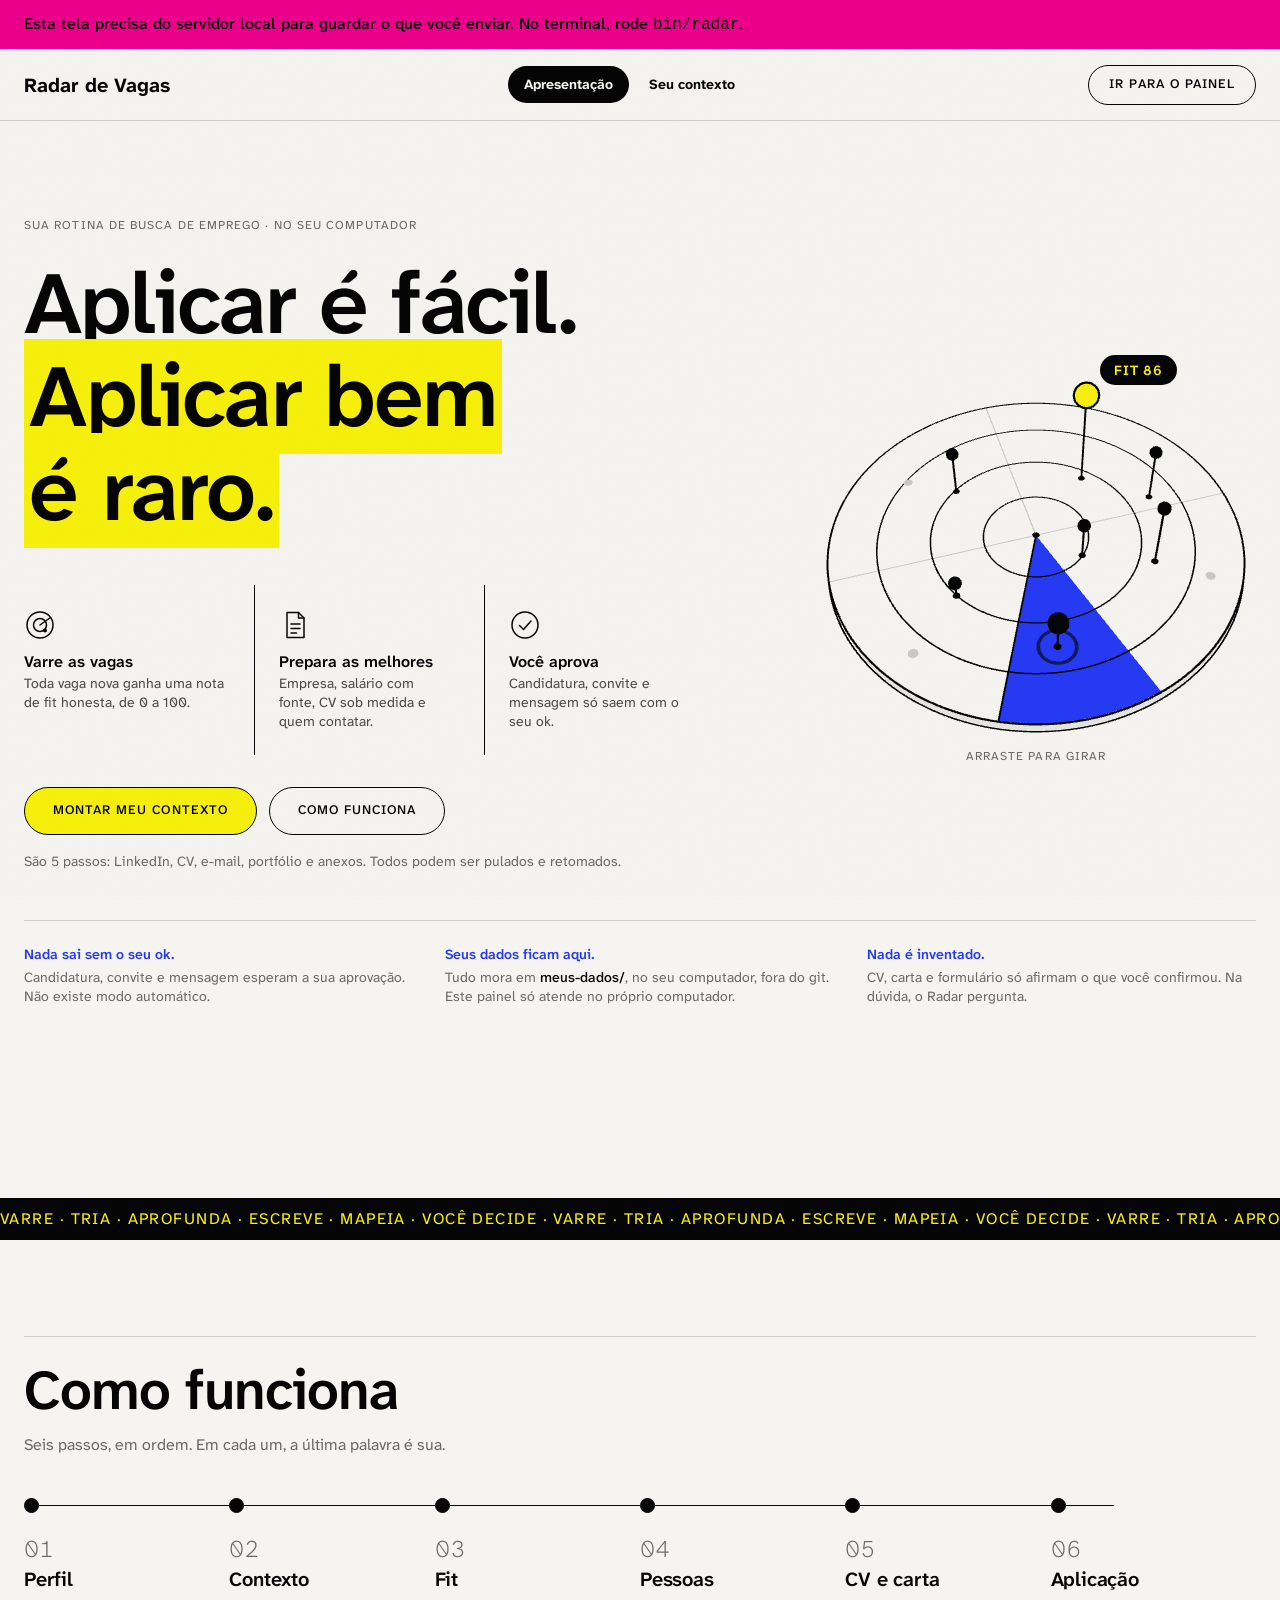
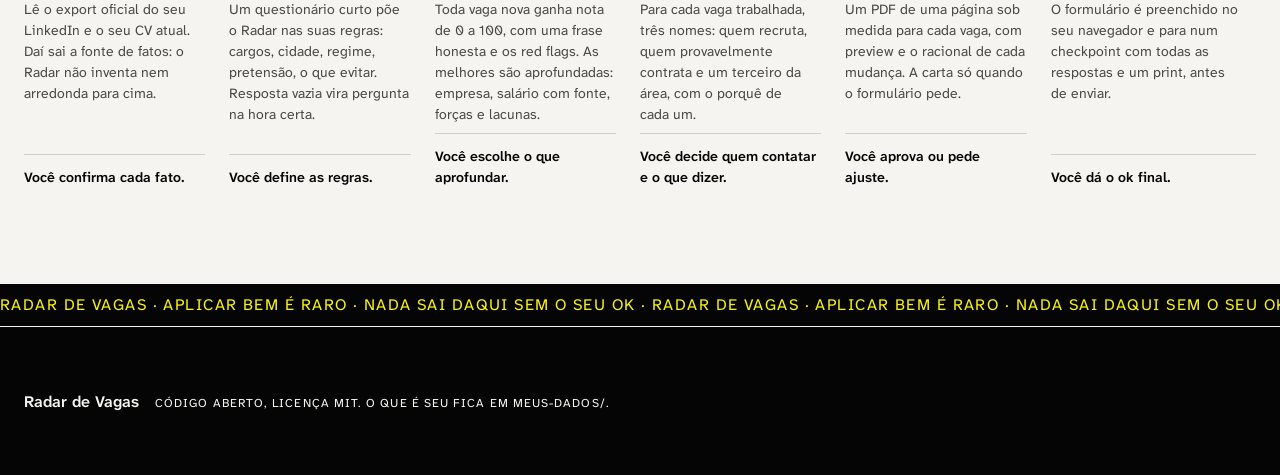
==== commit 5f25d70a: "Abertura: combinados em tom de nota, logo abaixo da manchete Saem da faixa azul no fim da página e v" ====
--- a/dashboard/boas-vindas.html
+++ b/dashboard/boas-vindas.html
@@ -112,6 +112,23 @@
       </figure>
     </section>
 
+    <!-- os combinados: logo abaixo da abertura, em tom de nota de rodapé -->
+    <section class="wrap promessas" aria-label="Combinados">
+      <div class="promessas__grade">
+        <div>
+          <strong>Nada sai sem o seu ok.</strong>
+          <p>Candidatura, convite e mensagem esperam a sua aprovação. Não existe modo automático.</p>
+        </div>
+        <div>
+          <strong>Seus dados ficam aqui.</strong>
+          <p>Tudo mora em <b>meus-dados/</b>, no seu computador, fora do git. Este painel só atende no próprio computador.</p>
+        </div>
+        <div>
+          <strong>Nada é inventado.</strong>
+          <p>CV, carta e formulário só afirmam o que você confirmou. Na dúvida, o Radar pergunta.</p>
+        </div>
+      </div>
+    </section>
 
     <div class="fita" aria-hidden="true">
       <div class="fita__trilho">
@@ -164,23 +181,6 @@
       </ol>
     </section>
 
-    <section class="faixa-calma promessas" aria-label="Combinados">
-      <div class="wrap promessas__grade">
-        <div>
-          <strong>Nada sai sem o seu ok.</strong>
-          <p>Candidatura, convite e mensagem esperam a sua aprovação. Não existe modo automático.</p>
-        </div>
-        <div>
-          <strong>Seus dados ficam aqui.</strong>
-          <p>Tudo mora em <b>meus-dados/</b>, no seu computador, fora do git. Este painel só atende no próprio computador.</p>
-        </div>
-        <div>
-          <strong>Nada é inventado.</strong>
-          <p>CV, carta e formulário só afirmam o que você confirmou. Na dúvida, o Radar pergunta.</p>
-        </div>
-      </div>
-    </section>
-
   </main>
 
   <!-- ============ TELA 2 · SEU CONTEXTO ============ -->
--- a/dashboard/boas-vindas.css
+++ b/dashboard/boas-vindas.css
@@ -1,5 +1,5 @@
 /* Tela de abertura: a primeira coisa que alguém vê ao rodar bin/radar.
-   Duas telas: a apresentação (o que o Radar faz, como funciona, os combinados)
+   Duas telas: a apresentação (o que o Radar faz, os combinados, como funciona)
    e, depois de "Montar meu contexto", o passo a passo (#contexto).
    Herda de styles.css os tokens, a fonte, a base, o cabeçalho, a fita e o
    rodapé; aqui mora só o que é da abertura. Mesmas regras do painel: amarelo
@@ -70,7 +70,7 @@
   grid-template-columns: minmax(0, 7fr) minmax(0, 5fr);
   gap: var(--space-xxl);
   align-items: center;
-  padding-block: var(--space-section);
+  padding-block: var(--space-section) var(--space-xxl);
 }
 .abre .meta { margin-bottom: var(--space-lg); }
 /* a manchete em três linhas fixas (as quebras são do texto): "Aplicar é fácil." /
@@ -94,7 +94,6 @@
   display: grid;
   grid-template-columns: repeat(3, minmax(0, 1fr));
   margin-top: var(--space-xxl);
-  border-block: var(--fio);
 }
 .topicos li {
   display: flex;
@@ -275,13 +274,14 @@
   color: var(--ink);
 }
 
-/* ---- os combinados: faixa azul (o fundo vem de .faixa-calma) ---- */
-.promessas { margin-top: var(--space-section); }
+/* ---- os combinados: logo abaixo da abertura, em tom de nota (sem faixa, texto pequeno) ---- */
+.promessas { padding-bottom: var(--space-section); }
 .promessas__grade {
   display: grid;
   grid-template-columns: repeat(3, minmax(0, 1fr));
   gap: var(--space-xl);
-  padding-block: var(--space-xxl);
+  padding-top: var(--space-lg);
+  border-top: var(--fio);
 }
 .promessas p,
 .funcoes p,
@@ -290,11 +290,18 @@
 .proximos p { text-wrap: pretty; }
 .promessas strong {
   display: block;
-  margin-bottom: var(--space-sm);
-  font-size: var(--text-h3);
-  line-height: var(--leading-heading);
-  letter-spacing: -0.01em;
-}
+  margin-bottom: var(--space-xxs);
+  font-size: var(--text-small);
+  font-weight: var(--peso-semi);
+  line-height: var(--leading-small);
+  color: var(--azul);
+}
+.promessas p {
+  font-size: var(--text-small);
+  line-height: var(--leading-small);
+  color: var(--muted);
+}
+.promessas b { font-weight: var(--peso-medio); color: var(--ink); }
 
 /* ============ TELA 2 · SEU CONTEXTO ============ */
 .tela-contexto { padding-top: var(--space-xxl); }
@@ -662,7 +669,7 @@
 }
 
 @media (max-width: 600px) {
-  .abre { padding-block: var(--space-xxl) var(--space-section); gap: var(--space-xl); }
+  .abre { padding-block: var(--space-xxl); gap: var(--space-xl); }
   .topicos { grid-template-columns: 1fr; }
   .topicos li { flex-direction: row; align-items: flex-start; gap: var(--space-md); padding: var(--space-md) 0; }
   .topicos li + li { padding-left: 0; border-left: 0; border-top: var(--fio-forte); }
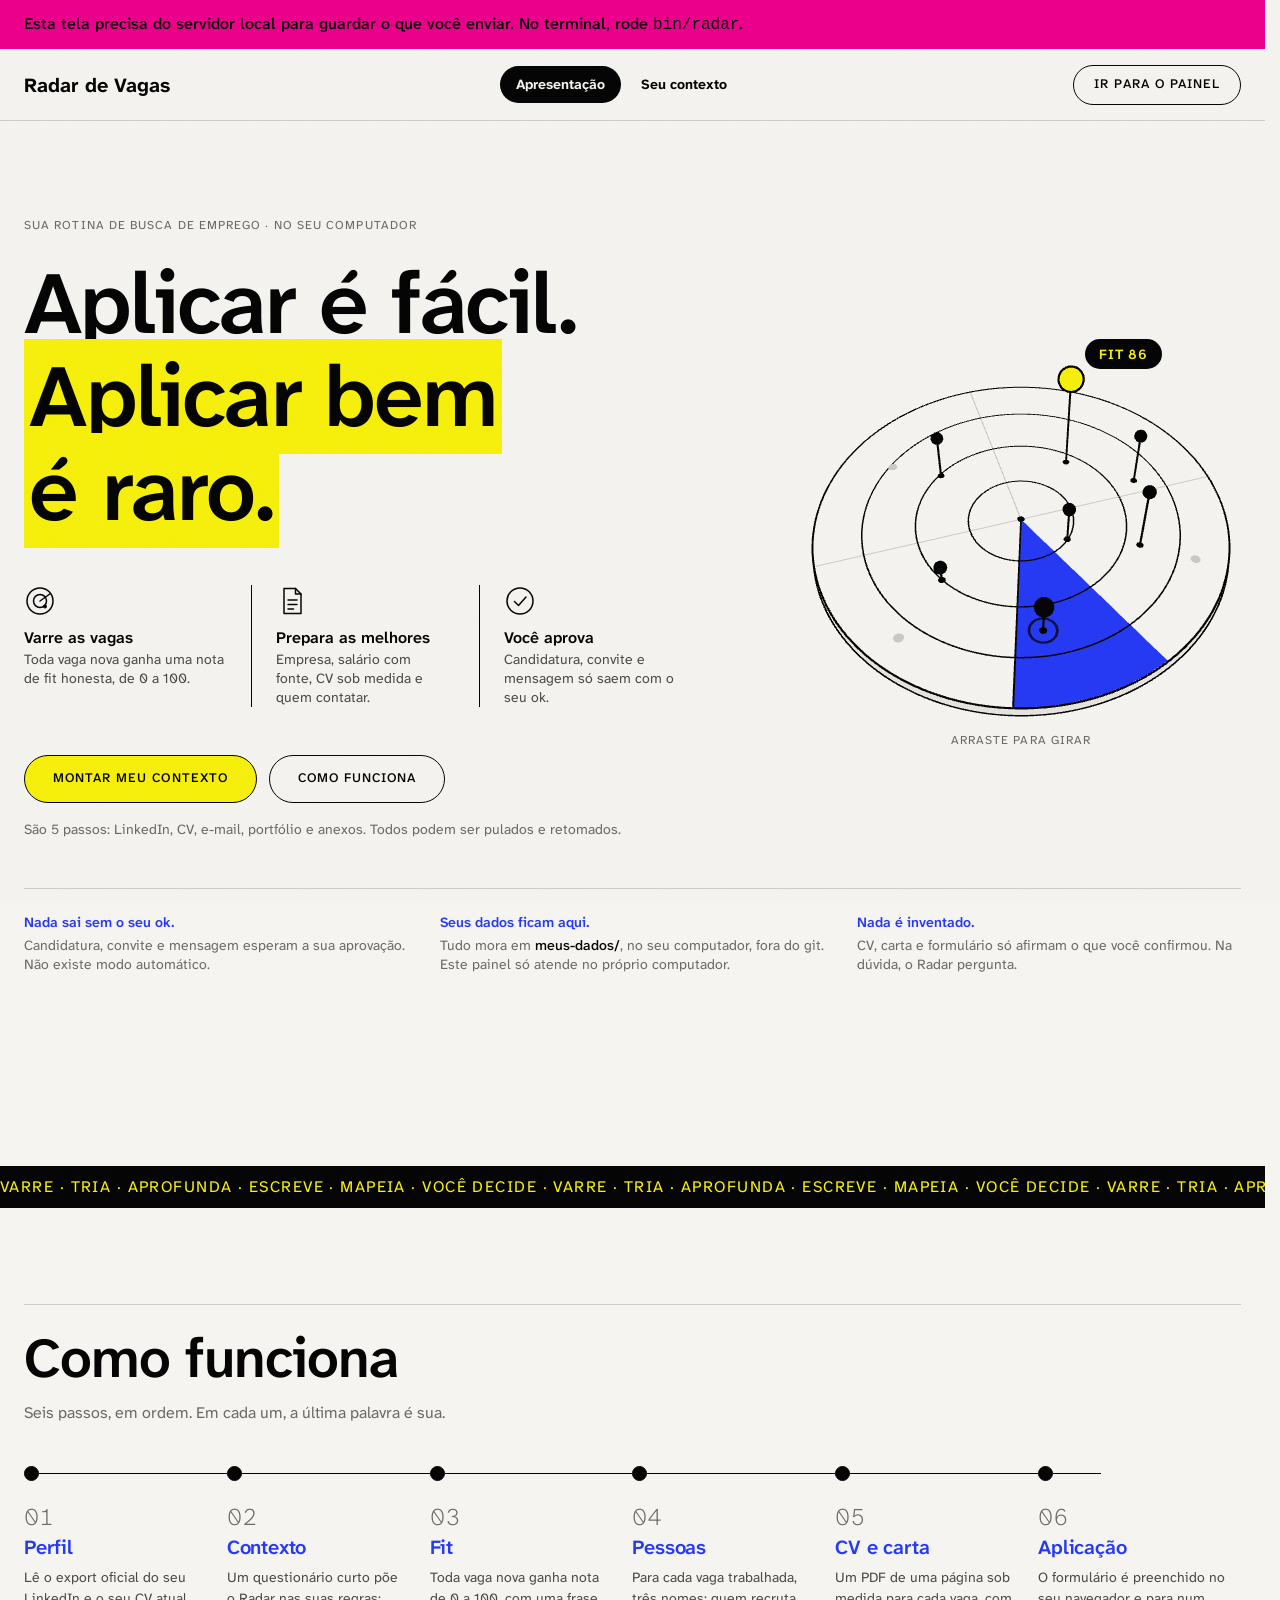
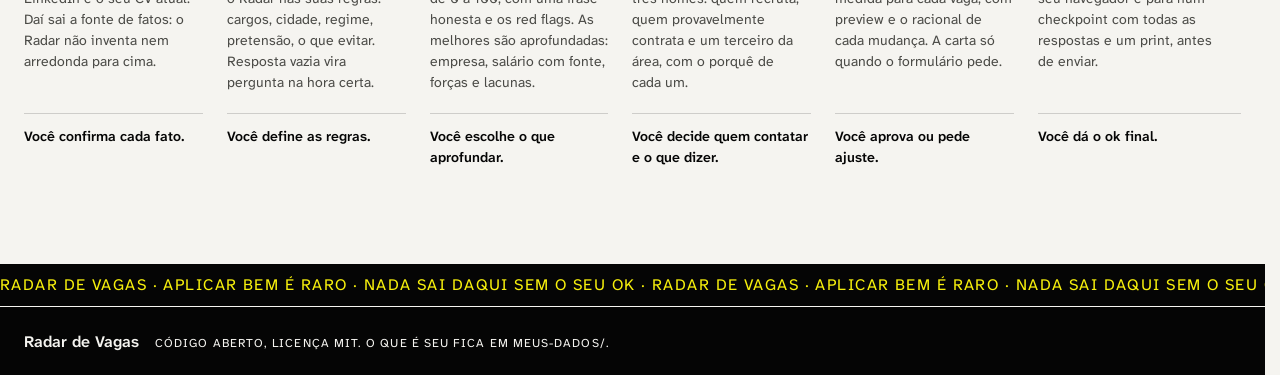
==== commit e30cc116: "Contexto numa tela só, comentário nos anexos e rodapé mais baixo - "Criando contexto" (antes "Seu co" ====
--- a/dashboard/boas-vindas.html
+++ b/dashboard/boas-vindas.html
@@ -186,54 +186,34 @@
   <!-- ============ TELA 2 · SEU CONTEXTO ============ -->
   <main id="contexto" class="tela-contexto" hidden>
     <section class="wrap" id="passos">
-      <a class="voltar" href="#topo">← Apresentação</a>
-      <h1 class="tela-titulo" id="titulo-contexto" tabindex="-1">Seu contexto</h1>
-      <p class="tela-lead">Cinco passos para o Radar trabalhar com a sua história. Tudo fica guardado assim que você envia, e qualquer passo pode ser pulado.</p>
-
-      <ol class="trilha" aria-label="Passos">
-        <li><button type="button" data-ir="linkedin"><span class="trilha__n">1</span>LinkedIn</button></li>
-        <li><button type="button" data-ir="cv"><span class="trilha__n">2</span>CV</button></li>
-        <li><button type="button" data-ir="email"><span class="trilha__n">3</span>E-mail</button></li>
-        <li><button type="button" data-ir="portfolio"><span class="trilha__n">4</span>Portfólio</button></li>
-        <li><button type="button" data-ir="anexos"><span class="trilha__n">5</span>Anexos</button></li>
-        <li><button type="button" data-ir="pronto"><span class="trilha__n">✓</span>Pronto</button></li>
-      </ol>
-      <div class="progresso">
-        <div class="progresso__trilho" aria-hidden="true"><span id="progresso-barra"></span></div>
-        <span class="progresso__texto" id="progresso-texto" aria-live="polite">Carregando</span>
+      <!-- a tela inteira cabe numa altura de notebook: título e texto dividem a linha -->
+      <div class="tela-cabeca">
+        <h1 class="tela-titulo" id="titulo-contexto" tabindex="-1">Criando contexto</h1>
+        <p class="tela-lead">Cinco passos para o <b>Radar</b> trabalhar com a sua história. Tudo fica guardado assim que você envia, e qualquer passo pode ser pulado.</p>
+      </div>
+
+      <div class="trilha-linha">
+        <ol class="trilha" aria-label="Passos">
+          <li><button type="button" data-ir="linkedin"><span class="trilha__n">1</span>LinkedIn</button></li>
+          <li><button type="button" data-ir="cv"><span class="trilha__n">2</span>CV</button></li>
+          <li><button type="button" data-ir="email"><span class="trilha__n">3</span>E-mail</button></li>
+          <li><button type="button" data-ir="portfolio"><span class="trilha__n">4</span>Portfólio</button></li>
+          <li><button type="button" data-ir="anexos"><span class="trilha__n">5</span>Anexos</button></li>
+          <li><button type="button" data-ir="pronto"><span class="trilha__n">✓</span>Pronto</button></li>
+        </ol>
+        <div class="progresso">
+          <div class="progresso__trilho" aria-hidden="true"><span id="progresso-barra"></span></div>
+          <span class="progresso__texto" id="progresso-texto" aria-live="polite">Carregando</span>
+        </div>
       </div>
 
       <!-- 1 · LinkedIn -->
       <section class="passo" data-passo="linkedin" id="passo-linkedin" aria-labelledby="t-linkedin" hidden>
         <div class="passo__lado">
-          <span class="passo__num" aria-hidden="true">01</span>
+          <span class="passo__num" aria-hidden="true">1</span>
           <h3 id="t-linkedin" tabindex="-1">Seu LinkedIn</h3>
           <p class="passo__porque">É de onde o Radar tira a sua trajetória: cargos, datas, formação e competências. Vira um rascunho, e você confirma cada fato depois.</p>
           <p class="passo__nota"><span class="meta">Privacidade</span>Do export, só os arquivos do perfil são lidos. Conexões, mensagens e convites nunca são abertos, e o ZIP é apagado assim que a leitura termina.</p>
-        </div>
-        <div class="passo__corpo">
-          <label class="campo">
-            <span class="campo__rotulo">Endereço do seu perfil</span>
-            <input id="linkedin-url" type="text" inputmode="url" autocomplete="url" spellcheck="false" placeholder="linkedin.com/in/seu-nome" aria-describedby="ajuda-linkedin erro-linkedin" />
-            <span class="campo__ajuda" id="ajuda-linkedin">Vai no cabeçalho de cada CV.</span>
-          </label>
-
-          <div class="soltar" data-tipo="linkedin">
-            <input type="file" accept=".zip,.pdf" hidden />
-            <span class="soltar__titulo">Solte aqui o export do LinkedIn</span>
-            <span class="soltar__sub">O ZIP de “Obter uma cópia dos seus dados” (recomendado) ou o PDF de “Salvar em PDF” do seu perfil.</span>
-            <div class="soltar__linha">
-              <button class="btn-fio" type="button" data-escolher data-precisa-servidor>Escolher arquivo</button>
-              <span class="soltar__estado" role="status"></span>
-            </div>
-            <div class="soltar__barra" aria-hidden="true"><span></span></div>
-          </div>
-
-          <div class="recibo" id="recibo-linkedin" hidden>
-            <span class="recibo__marca" aria-hidden="true">✓</span>
-            <div><strong></strong><span></span></div>
-          </div>
-
           <details class="como-baixar">
             <summary>Como baixar o export (2 minutos)</summary>
             <ol>
@@ -244,6 +224,29 @@
             </ol>
             <p>Com pressa? No seu perfil, Mais e depois Salvar em PDF. Solte o PDF agora e o export fica para depois.</p>
           </details>
+        </div>
+        <div class="passo__corpo">
+          <label class="campo">
+            <span class="campo__rotulo">Endereço do seu perfil</span>
+            <input id="linkedin-url" type="text" inputmode="url" autocomplete="url" spellcheck="false" placeholder="linkedin.com/in/seu-nome" aria-describedby="ajuda-linkedin erro-linkedin" />
+            <span class="campo__ajuda" id="ajuda-linkedin">Vai no cabeçalho de cada CV.</span>
+          </label>
+
+          <div class="soltar" data-tipo="linkedin">
+            <input type="file" accept=".zip,.pdf" hidden />
+            <span class="soltar__titulo">Solte aqui o export do LinkedIn</span>
+            <span class="soltar__sub">O ZIP de “Obter uma cópia dos seus dados” (recomendado) ou o PDF de “Salvar em PDF” do seu perfil.</span>
+            <div class="soltar__linha">
+              <button class="btn-fio" type="button" data-escolher data-precisa-servidor>Escolher arquivo</button>
+              <span class="soltar__estado" role="status"></span>
+            </div>
+            <div class="soltar__barra" aria-hidden="true"><span></span></div>
+          </div>
+
+          <div class="recibo" id="recibo-linkedin" hidden>
+            <span class="recibo__marca" aria-hidden="true">✓</span>
+            <div><strong></strong><span></span></div>
+          </div>
 
           <p class="erro" id="erro-linkedin" role="alert"></p>
           <div class="passo__acoes">
@@ -256,7 +259,7 @@
       <!-- 2 · CV -->
       <section class="passo" data-passo="cv" id="passo-cv" aria-labelledby="t-cv" hidden>
         <div class="passo__lado">
-          <span class="passo__num" aria-hidden="true">02</span>
+          <span class="passo__num" aria-hidden="true">2</span>
           <h3 id="t-cv" tabindex="-1">Seu CV atual</h3>
           <p class="passo__porque">Ele mostra como você já conta a sua história. O texto vira fonte de fatos a confirmar e referência de tom; os CVs novos saem no layout do Radar, um por vaga.</p>
           <p class="passo__nota"><span class="meta">Privacidade</span>O seu CV atual não é enviado a ninguém. Ele fica em meus-dados/anexos.</p>
@@ -289,7 +292,7 @@
       <!-- 3 · E-mail -->
       <section class="passo" data-passo="email" id="passo-email" aria-labelledby="t-email" hidden>
         <div class="passo__lado">
-          <span class="passo__num" aria-hidden="true">03</span>
+          <span class="passo__num" aria-hidden="true">3</span>
           <h3 id="t-email" tabindex="-1">Seu e-mail</h3>
           <p class="passo__porque">O endereço que vai no cabeçalho de cada CV e nos formulários de candidatura. Use o que você confere todo dia: é por ele que a resposta chega.</p>
           <p class="passo__nota"><span class="meta">Privacidade</span>Ele só aparece no CV e nos formulários que você aprovar.</p>
@@ -312,7 +315,7 @@
       <!-- 4 · Portfólio -->
       <section class="passo" data-passo="portfolio" id="passo-portfolio" aria-labelledby="t-portfolio" hidden>
         <div class="passo__lado">
-          <span class="passo__num" aria-hidden="true">04</span>
+          <span class="passo__num" aria-hidden="true">4</span>
           <h3 id="t-portfolio" tabindex="-1">Seu portfólio</h3>
           <p class="passo__porque">O link que prova o que o CV afirma. Vai no cabeçalho do CV e nos campos de portfólio dos formulários.</p>
           <p class="passo__nota"><span class="meta">Senha</span>Portfólio com senha? A senha não fica aqui. Quando um formulário pedir, o Radar pergunta a você na hora.</p>
@@ -343,20 +346,16 @@
       <!-- 5 · Anexos -->
       <section class="passo" data-passo="anexos" id="passo-anexos" aria-labelledby="t-anexos" hidden>
         <div class="passo__lado">
-          <span class="passo__num" aria-hidden="true">05</span>
+          <span class="passo__num" aria-hidden="true">5</span>
           <h3 id="t-anexos" tabindex="-1">Anexos</h3>
           <p class="passo__porque">O que alguns formulários pedem além do CV: portfólio em PDF, estudo de caso, certificado, carta de recomendação. Ficam prontos para quando a vaga pedir.</p>
           <p class="passo__nota"><span class="meta">Na candidatura</span>Nenhum anexo sai sem o seu ok. Antes de enviar, o Radar mostra qual arquivo vai em qual campo.</p>
         </div>
         <div class="passo__corpo">
-          <label class="campo">
-            <span class="campo__rotulo">Que tipo de arquivo é?</span>
-            <select id="anexo-categoria"></select>
-          </label>
           <div class="soltar" data-tipo="anexo">
             <input type="file" accept=".pdf,.docx,.pptx,.png,.jpg,.jpeg,.webp,.txt,.md" multiple hidden />
             <span class="soltar__titulo">Solte aqui os seus anexos</span>
-            <span class="soltar__sub">PDF, DOCX, PPTX, PNG, JPG, WEBP, TXT ou MD, até 30 MB cada. Pode soltar vários de uma vez.</span>
+            <span class="soltar__sub">PDF, DOCX, PPTX, PNG, JPG, WEBP, TXT ou MD, até 30 MB cada. Pode soltar vários de uma vez e comentar cada um na lista.</span>
             <div class="soltar__linha">
               <button class="btn-fio" type="button" data-escolher data-precisa-servidor>Escolher arquivos</button>
               <span class="soltar__estado" role="status"></span>
@@ -376,42 +375,44 @@
       <!-- Pronto -->
       <section class="passo" data-passo="pronto" id="passo-pronto" aria-labelledby="t-pronto" hidden>
         <div class="passo__lado">
-          <span class="passo__num" id="pronto-contagem" aria-hidden="true">0/5</span>
+          <!-- no lugar do número, o check amarelo da trilha, na altura dos números dos passos -->
+          <span class="passo__num passo__num--check" aria-hidden="true">
+            <svg viewBox="0 0 48 48"><circle cx="24" cy="24" r="23" /><path d="M15 24.5l6 6 12-13" /></svg>
+          </span>
           <h3 id="t-pronto" tabindex="-1">Quase lá</h3>
           <p class="passo__porque" id="pronto-porque"></p>
         </div>
         <div class="passo__corpo">
           <ul class="checklist" id="checklist" aria-label="Resumo do seu contexto"></ul>
 
-          <ol class="proximos" aria-label="Próximos passos">
-            <li>
-              <span class="proximos__n">1</span>
-              <div>
-                <strong>Responda o questionário</strong>
-                <p>Abra o Claude Code nesta pasta e rode <code>/radar-configurar</code>. São 12 blocos curtos: cargos, cidade, regime, pretensão, o que evitar. Ele já sabe o que você pôs aqui.</p>
-              </div>
-            </li>
-            <li>
-              <span class="proximos__n">2</span>
-              <div>
-                <strong>Rode a primeira varredura</strong>
-                <p><code>/radar-triagem</code> busca as vagas novas e traz as melhores para o painel, cada uma com nota de fit.</p>
-              </div>
-            </li>
-            <li>
-              <span class="proximos__n">3</span>
-              <div>
-                <strong>Decida no painel</strong>
-                <p>Aprofundar, aprovar, ajustar ou pular, com um clique. Nada sai sem o seu ok.</p>
-              </div>
-            </li>
-          </ol>
-
           <p class="erro" id="erro-pronto" role="alert"></p>
           <div class="passo__acoes">
-            <button class="btn-primario" type="button" id="concluir" data-precisa-servidor>Ir para o painel</button>
-          </div>
-        </div>
+            <button class="btn-primario" type="button" id="concluir" data-precisa-servidor>Salvar contexto e ir para o painel</button>
+          </div>
+        </div>
+        <ol class="proximos" aria-label="Próximos passos">
+          <li>
+            <span class="proximos__n">1</span>
+            <div>
+              <strong>Responda o questionário</strong>
+              <p>Abra o Claude Code nesta pasta e rode <code>/radar-configurar</code>. São 12 blocos curtos: cargos, cidade, regime, pretensão, o que evitar. Ele já sabe o que você pôs aqui.</p>
+            </div>
+          </li>
+          <li>
+            <span class="proximos__n">2</span>
+            <div>
+              <strong>Rode a primeira varredura</strong>
+              <p><code>/radar-triagem</code> busca as vagas novas e traz as melhores para o painel, cada uma com nota de fit.</p>
+            </div>
+          </li>
+          <li>
+            <span class="proximos__n">3</span>
+            <div>
+              <strong>Decida no painel</strong>
+              <p>Aprofundar, aprovar, ajustar ou pular, com um clique. Nada sai sem o seu ok.</p>
+            </div>
+          </li>
+        </ol>
       </section>
     </section>
   </main>
@@ -458,6 +459,8 @@
       telaAtual = tela;
       $("#tela-abertura").hidden = contexto;
       $("#contexto").hidden = !contexto;
+      // sem fita e rodapé no passo a passo: a tela cabe sem rolar
+      document.body.classList.toggle("na-tela-contexto", contexto);
       document.title = contexto ? "Radar de Vagas · Seu contexto" : TITULO;
       $$(".nav [data-tela]").forEach(a => {
         if (a.dataset.tela === tela) a.setAttribute("aria-current", "page");
@@ -505,14 +508,13 @@
     }
 
     // XHR e não fetch: só ele conta o progresso do envio
-    function enviar(tipo, arquivo, categoria, aoAndar) {
+    function enviar(tipo, arquivo, aoAndar) {
       return new Promise((resolve, reject) => {
         const x = new XMLHttpRequest();
         x.open("POST", "/api/arquivo");
         x.setRequestHeader("Content-Type", "application/octet-stream");
         x.setRequestHeader("X-Radar-Tipo", tipo);
         x.setRequestHeader("X-Radar-Nome", encodeURIComponent(arquivo.name));
-        if (categoria) x.setRequestHeader("X-Radar-Categoria", categoria);
         x.upload.onprogress = e => { if (e.lengthComputable) aoAndar(Math.round(e.loaded / e.total * 100)); };
         x.onload = () => {
           let j;
@@ -554,6 +556,18 @@
       ir(PASSOS[Math.min(PASSOS.indexOf(atual) + 1, PASSOS.length - 1)]);
     }
 
+    // o check dos passos feitos: o mesmo traço do check grande do "Pronto"
+    function check() {
+      const svg = document.createElementNS("http://www.w3.org/2000/svg", "svg");
+      svg.setAttribute("viewBox", "0 0 24 24");
+      svg.setAttribute("class", "check");
+      svg.setAttribute("aria-hidden", "true");
+      const traco = document.createElementNS("http://www.w3.org/2000/svg", "path");
+      traco.setAttribute("d", "M6.5 12.5l3.5 3.5 7.5-8");
+      svg.append(traco);
+      return svg;
+    }
+
     function desenharTrilha() {
       $$(".trilha button").forEach(b => {
         const p = b.dataset.ir;
@@ -561,7 +575,11 @@
         b.classList.toggle("pulado", pulado(p) && !feito(p));
         if (p === atual) b.setAttribute("aria-current", "step");
         else b.removeAttribute("aria-current");
-        if (p !== "pronto") $(".trilha__n", b).textContent = feito(p) ? "✓" : String(PASSOS.indexOf(p) + 1);
+        if (p !== "pronto") {
+          const n = $(".trilha__n", b);
+          if (feito(p)) n.replaceChildren(check());
+          else n.textContent = String(PASSOS.indexOf(p) + 1);
+        }
       });
       const n = PASSOS.slice(0, 5).filter(feito).length;
       $("#progresso-barra").style.width = `${n * 20}%`;
@@ -619,11 +637,10 @@
       const extras = $$(".link-extra");
       extras.forEach((el, i) => { if (document.activeElement !== el) el.value = semProtocolo(estado.portfolio.outros[i] || ""); });
 
-      const sel = $("#anexo-categoria");
-      if (!sel.options.length) {
-        for (const [valor, rotulo] of Object.entries(estado.categorias)) sel.add(new Option(rotulo, valor));
-      }
+      // a lista é refeita a cada envio: quem está escrevendo um comentário não perde o texto
       const lista = $("#lista-anexos");
+      const ativo = document.activeElement;
+      const escrevendo = lista.contains(ativo) && ativo.dataset.arquivo ? { arquivo: ativo.dataset.arquivo, valor: ativo.value } : null;
       lista.replaceChildren(...estado.anexos.map(a => {
         const item = document.createElement("li");
         const info = document.createElement("div");
@@ -634,23 +651,36 @@
         meta.className = "lista-anexos__meta";
         meta.textContent = tamanho(a.tamanho);
         info.append(nome, meta);
-        const tag = document.createElement("span");
-        tag.className = "etiqueta";
-        tag.textContent = estado.categorias[a.categoria] || a.categoria;
         const tirar = document.createElement("button");
         tirar.type = "button";
         tirar.className = "btn-texto";
         tirar.textContent = "Remover";
         tirar.setAttribute("aria-label", `Remover ${nome.textContent}`);
         tirar.addEventListener("click", () => remover(a.arquivo));
-        item.append(info, tag, tirar);
+        const comentario = document.createElement("input");
+        comentario.type = "text";
+        comentario.className = "lista-anexos__comentario";
+        comentario.maxLength = 280;
+        comentario.placeholder = "Comentário: o que é e quando usar (opcional)";
+        comentario.value = a.comentario || "";
+        comentario.dataset.arquivo = a.arquivo;
+        comentario.setAttribute("aria-label", `Comentário sobre ${nome.textContent}`);
+        const salvo = document.createElement("span");
+        salvo.className = "lista-anexos__salvo";
+        salvo.setAttribute("role", "status");
+        comentario.addEventListener("change", () => comentar(a.arquivo, comentario, salvo));
+        comentario.addEventListener("keydown", e => { if (e.key === "Enter") comentar(a.arquivo, comentario, salvo); });
+        item.append(info, tirar, comentario, salvo);
         return item;
       }));
+      if (escrevendo) {
+        const campo = $$(".lista-anexos__comentario", lista).find(c => c.dataset.arquivo === escrevendo.arquivo);
+        if (campo) { campo.value = escrevendo.valor; campo.focus(); }
+      }
     }
 
     function desenharPronto() {
       const n = PASSOS.slice(0, 5).filter(feito).length;
-      $("#pronto-contagem").textContent = `${n}/5`;
       $("#t-pronto").textContent = n === 5 ? "Seu contexto está de pé" : n >= 3 ? "Quase lá" : "Dá para seguir assim";
       $("#pronto-porque").textContent = n === 5
         ? "Com isso o Radar já monta o cabeçalho do CV, conhece a sua trajetória e tem os anexos à mão. As preferências vêm do questionário."
@@ -667,7 +697,8 @@
         const marca = document.createElement("span");
         marca.className = "checklist__marca" + (feito(p) ? "" : " pendente");
         marca.setAttribute("aria-hidden", "true");
-        marca.textContent = feito(p) ? "✓" : "–";
+        if (feito(p)) marca.append(check());
+        else marca.textContent = "–";
         const texto = document.createElement("div");
         const t = document.createElement("strong");
         t.textContent = NOMES[p];
@@ -753,6 +784,21 @@
       } catch (e) { erro("anexos", e.message); }
     }
 
+    async function comentar(arquivo, campo, salvo) {
+      limpar("anexos");
+      const texto = campo.value.trim();
+      const antes = (estado.anexos.find(a => a.arquivo === arquivo) || {}).comentario || "";
+      if (texto === antes) return;
+      salvo.textContent = "Salvando";
+      try {
+        estado = await pedir({ acao: "comentar", arquivo, comentario: texto });
+        salvo.textContent = texto ? "Comentário salvo." : "Comentário apagado.";
+      } catch (e) {
+        salvo.textContent = "";
+        erro("anexos", e.message);
+      }
+    }
+
     async function concluir(botao) {
       botao.disabled = true;
       try {
@@ -787,8 +833,7 @@
         zona.classList.add("enviando");
         status.textContent = `Enviando ${arq.name}`;
         try {
-          const categoria = tipo === "anexo" ? $("#anexo-categoria").value : "";
-          const r = await enviar(tipo, arq, categoria, pct => {
+          const r = await enviar(tipo, arq, pct => {
             barra.style.width = `${pct}%`;
             status.textContent = pct < 100 ? `Enviando ${arq.name} · ${pct}%` : `Lendo ${arq.name}`;
           });
--- a/dashboard/styles.css
+++ b/dashboard/styles.css
@@ -1190,7 +1190,7 @@
 }
 
 .footer {
-  padding-block: var(--space-xxxl);
+  padding-block: var(--space-lg);
   background: var(--ink);
   color: var(--paper);
   border-top: 1px solid var(--paper);
@@ -1198,7 +1198,7 @@
   line-height: var(--leading-small);
 }
 /* com a barra de decisões aberta o rodapé ganha folga para não ficar atrás dela */
-.com-barra .footer { padding-bottom: calc(var(--space-xxxl) + 88px); }
+.com-barra .footer { padding-bottom: calc(var(--space-lg) + 88px); }
 .footer__grade {
   display: flex;
   flex-wrap: wrap;
--- a/dashboard/boas-vindas.css
+++ b/dashboard/boas-vindas.css
@@ -64,6 +64,10 @@
 }
 .aviso-servidor code { font-family: ui-monospace, "SF Mono", Menlo, monospace; }
 
+/* a barra de rolagem tem lugar reservado: abrir "Como baixar" ou trocar de tela não
+   estreita a página nem refaz as quebras de linha */
+html { scrollbar-gutter: stable; }
+
 /* ============ TELA 1 · APRESENTAÇÃO ============ */
 .abre {
   display: grid;
@@ -93,13 +97,14 @@
   list-style: none;
   display: grid;
   grid-template-columns: repeat(3, minmax(0, 1fr));
-  margin-top: var(--space-xxl);
-}
+  margin-block: var(--space-xxl);
+}
+/* sem respiro em cima e embaixo: a divisória tem a altura do conteúdo */
 .topicos li {
   display: flex;
   flex-direction: column;
   gap: var(--space-sm);
-  padding: var(--space-lg) var(--space-lg) var(--space-lg) 0;
+  padding: 0 var(--space-lg) 0 0;
 }
 .topicos li + li {
   padding-left: var(--space-lg);
@@ -210,13 +215,17 @@
   list-style: none;
   display: grid;
   grid-template-columns: repeat(6, minmax(0, 1fr));
+  /* número, título, texto e decisão: quatro linhas que os seis passos dividem
+     (subgrid), então a frase "Você..." começa na mesma altura em todos */
+  grid-template-rows: repeat(4, auto);
   padding-top: var(--space-md);
 }
 .funcoes:focus-visible { outline-offset: 8px; }
 .funcoes li {
   position: relative;
-  display: flex;
-  flex-direction: column;
+  display: grid;
+  grid-row: span 4;
+  grid-template-rows: subgrid;
   gap: var(--space-xs);
   padding: var(--space-xl) var(--space-lg) 0 0;
 }
@@ -258,6 +267,7 @@
   font-size: var(--text-lead);
   line-height: var(--leading-heading);
   letter-spacing: -0.01em;
+  color: var(--azul);
 }
 .funcoes p {
   font-size: var(--text-small);
@@ -266,7 +276,8 @@
 }
 /* cada passo termina onde você decide: é a regra do projeto, dita em cada passo */
 .funcoes__voce {
-  margin-top: auto;
+  align-self: start;
+  margin-top: var(--space-sm);
   padding-top: var(--space-sm);
   border-top: var(--fio);
   font-size: var(--text-small);
@@ -304,24 +315,24 @@
 .promessas b { font-weight: var(--peso-medio); color: var(--ink); }
 
 /* ============ TELA 2 · SEU CONTEXTO ============ */
-.tela-contexto { padding-top: var(--space-xxl); }
+/* compacta de propósito: título, trilha e o passo inteiro cabem numa tela de notebook */
+.tela-contexto { padding-block: var(--space-lg) var(--space-xl); }
+.na-tela-contexto > .fita,
+.na-tela-contexto > .footer { display: none; }
+/* a tela ocupa a altura toda: no "Pronto", os próximos passos assentam no pé da tela */
+body.na-tela-contexto { display: flex; flex-direction: column; min-height: 100dvh; }
+.na-tela-contexto #contexto,
+.na-tela-contexto #passos { display: flex; flex-direction: column; flex: 1; }
+.tela-cabeca {
+  display: grid;
+  grid-template-columns: auto minmax(0, 1fr);
+  gap: var(--space-xxl);
+  align-items: end;
+  margin-bottom: var(--space-lg);
+}
 .tela-contexto.entrando { animation: entrar var(--dur-slow) var(--ease-padrao); }
-.voltar {
-  display: inline-flex;
-  align-items: center;
-  min-height: 44px;
-  font-size: var(--text-micro);
-  font-weight: var(--peso-medio);
-  letter-spacing: var(--tracking-micro);
-  text-transform: uppercase;
-  color: var(--muted);
-  text-decoration: none;
-  transition: color var(--dur-fast) var(--ease-tema);
-}
-.voltar:hover { color: var(--ink); }
 .tela-titulo {
-  margin-top: var(--space-md);
-  font-size: var(--text-display);
+  font-size: var(--text-h2);
   line-height: var(--leading-display);
   letter-spacing: var(--tracking-caps);
 }
@@ -329,12 +340,17 @@
 .tela-titulo:focus,
 .tela-titulo:focus-visible { outline: none; }
 .tela-lead {
-  max-width: 40rem;
-  margin-block: var(--space-lg) var(--space-xxl);
-  font-size: var(--text-lead);
+  max-width: 34rem;
+  padding-bottom: 0.35em;
   color: var(--g700);
 }
 
+.trilha-linha {
+  display: flex;
+  flex-wrap: wrap;
+  align-items: center;
+  gap: var(--space-sm) var(--space-lg);
+}
 .trilha {
   list-style: none;
   display: flex;
@@ -347,7 +363,7 @@
   gap: var(--space-xs);
   min-height: 44px;
   padding: 6px 18px 6px 6px;
-  border: var(--fio-forte);
+  border: 1px solid transparent; /* sem contorno: só o círculo do número marca o passo */
   border-radius: var(--radius-pill);
   background: transparent;
   font-size: var(--text-small);
@@ -366,18 +382,19 @@
   font-size: var(--text-micro);
   font-variant-numeric: tabular-nums;
 }
-.trilha button.feito .trilha__n { background: var(--ink); border-color: var(--ink); color: var(--primary); }
+/* passo feito: o check amarelo, igual ao do resumo e ao do "Pronto" */
+.trilha button.feito .trilha__n { background: var(--primary); border-color: var(--ink); color: var(--ink); }
 .trilha button[aria-current="step"],
 .trilha button[aria-current="step"]:hover { background: var(--primary); }
 .trilha button[aria-current="step"] .trilha__n { background: var(--paper); }
-.trilha button[aria-current="step"].feito .trilha__n { background: var(--ink); }
-.trilha button.pulado { border-style: dashed; color: var(--muted); }
+.trilha button.pulado { color: var(--muted); }
+.trilha button.pulado .trilha__n { border-style: dashed; }
 
 .progresso {
   display: flex;
   align-items: center;
+  flex: 1 1 14rem;
   gap: var(--space-md);
-  margin-top: var(--space-lg);
 }
 .progresso__trilho {
   flex: 1;
@@ -405,34 +422,55 @@
   display: grid;
   grid-template-columns: minmax(0, 4fr) minmax(0, 8fr);
   gap: var(--space-xxl);
-  margin-top: var(--space-xl);
-  padding-top: var(--space-xxl);
+  margin-top: var(--space-md);
+  padding-top: var(--space-lg);
   border-top: var(--fio);
 }
-.passo.entrando { animation: entrar var(--dur-slow) var(--ease-padrao); }
+/* o número fica parado no mesmo lugar (só o algarismo troca); o resto do passo entra */
+.passo.entrando .passo__lado > :not(.passo__num),
+.passo.entrando .passo__corpo,
+.passo.entrando > .proximos { animation: entrar var(--dur-slow) var(--ease-padrao); }
 @keyframes entrar {
   from { opacity: 0; transform: translateY(12px); }
   to { opacity: 1; transform: none; }
 }
 .passo__num {
   display: block;
-  font-size: clamp(4rem, 10vw, 7.5rem);
+  font-size: clamp(2.5rem, 5vw, 3.5rem);
   font-weight: var(--peso-light);
   line-height: 0.9;
   font-variant-numeric: tabular-nums;
 }
+.passo__num--check svg { display: block; width: 0.9em; height: 0.9em; }
+.check {
+  width: 62%;
+  height: 62%;
+  fill: none;
+  stroke: currentColor;
+  stroke-width: 2.5;
+  stroke-linecap: round;
+  stroke-linejoin: round;
+}
+.passo__num--check circle { fill: var(--primary); stroke: var(--ink); stroke-width: 1; }
+.passo__num--check path {
+  fill: none;
+  stroke: var(--ink);
+  stroke-width: 2.5;
+  stroke-linecap: round;
+  stroke-linejoin: round;
+}
 .passo__lado h3 {
-  margin-top: var(--space-lg);
-  font-size: var(--text-h2);
+  margin-top: var(--space-sm);
+  font-size: clamp(1.5rem, 2.5vw, 2rem);
   line-height: var(--leading-heading);
   letter-spacing: var(--tracking-caps);
 }
 .passo__lado h3:focus,
 .passo__lado h3:focus-visible { outline: none; }
-.passo__porque { margin-top: var(--space-md); font-size: var(--text-lead); }
+.passo__porque { margin-top: var(--space-sm); }
 .passo__nota {
-  margin-top: var(--space-lg);
-  padding: var(--space-md);
+  margin-top: var(--space-md);
+  padding: var(--space-sm) var(--space-md);
   background: var(--g50);
   border: var(--fio);
   font-size: var(--text-small);
@@ -442,7 +480,7 @@
 .passo__corpo {
   display: flex;
   flex-direction: column;
-  gap: var(--space-lg);
+  gap: var(--space-md);
   min-width: 0;
 }
 .passo__acoes {
@@ -450,7 +488,6 @@
   flex-wrap: wrap;
   align-items: center;
   gap: var(--space-md);
-  padding-top: var(--space-sm);
 }
 
 /* ---- campos: retos, contorno de tinta ---- */
@@ -462,8 +499,8 @@
 .campo input,
 .campo select {
   width: 100%;
-  min-height: 52px;
-  padding: 12px 16px;
+  min-height: 48px;
+  padding: 10px 14px;
   border: var(--fio-forte);
   border-radius: 0;
   background: transparent;
@@ -476,7 +513,7 @@
 .campo select option { line-height: var(--leading-body); }
 /* g600, não g500: o exemplo dentro do campo também precisa passar AA */
 .campo input::placeholder { color: var(--muted); }
-.campo input[aria-invalid="true"] { border: 2px solid var(--accent-break); padding: 11px 15px; }
+.campo input[aria-invalid="true"] { border: 2px solid var(--accent-break); padding: 9px 13px; }
 .campos-extras { display: grid; gap: var(--space-xs); }
 .campos-extras input { font-size: var(--text-body); min-height: 48px; }
 
@@ -512,8 +549,8 @@
   display: flex;
   flex-direction: column;
   align-items: flex-start;
-  gap: var(--space-sm);
-  padding: var(--space-xl);
+  gap: var(--space-xs);
+  padding: var(--space-lg);
   border: 1px dashed var(--ink);
   background: var(--g50);
   transition: background-color var(--dur-fast) var(--ease-tema), color var(--dur-fast) var(--ease-tema);
@@ -521,7 +558,7 @@
 .soltar.arrastando { background: var(--azul); border-style: solid; color: var(--paper); }
 .soltar.arrastando .soltar__sub { color: var(--paper); }
 .soltar__titulo {
-  font-size: var(--text-h3);
+  font-size: var(--text-lead);
   font-weight: var(--peso-semi);
   line-height: var(--leading-heading);
   letter-spacing: -0.01em;
@@ -535,7 +572,7 @@
 .soltar__barra span { display: block; width: 0; height: 100%; background: var(--ink); }
 
 /* ---- como baixar o export ---- */
-.como-baixar { border-block: var(--fio); }
+.como-baixar { margin-top: var(--space-md); border-block: var(--fio); }
 .como-baixar summary {
   display: flex;
   justify-content: space-between;
@@ -587,45 +624,62 @@
 .lista-anexos:empty { display: none; }
 .lista-anexos li {
   display: grid;
-  grid-template-columns: minmax(0, 1fr) auto auto;
-  gap: var(--space-md);
+  grid-template-columns: minmax(0, 1fr) auto;
+  gap: var(--space-xxs) var(--space-md);
   align-items: center;
-  padding: var(--space-sm) 0;
+  padding: var(--space-xs) 0;
   border-bottom: var(--fio);
 }
 .lista-anexos__nome { font-weight: var(--peso-semi); overflow-wrap: anywhere; }
 .lista-anexos__meta { display: block; font-size: var(--text-micro); color: var(--muted); font-variant-numeric: tabular-nums; }
-.etiqueta {
-  padding: 2px 10px;
+/* o comentário de cada arquivo: o que ele é e quando usar */
+.lista-anexos__comentario {
+  grid-column: 1 / -1;
+  width: 100%;
+  min-height: 36px;
+  padding: 6px 12px;
   border: var(--fio-forte);
-  border-radius: var(--radius-pill);
-  font-size: var(--text-micro);
-  letter-spacing: var(--tracking-micro);
-  text-transform: uppercase;
-  white-space: nowrap;
-}
+  border-radius: 0;
+  background: transparent;
+  color: var(--ink);
+  font: inherit;
+  font-size: var(--text-small);
+}
+.lista-anexos__comentario::placeholder { color: var(--muted); }
+.lista-anexos__salvo { grid-column: 1 / -1; font-size: var(--text-micro); color: var(--muted); }
+.lista-anexos__salvo:empty { display: none; }
 
 /* ---- pronto ---- */
 .checklist { list-style: none; border-top: var(--fio); }
 .checklist li {
   display: grid;
-  grid-template-columns: 28px minmax(0, 1fr) auto;
+  grid-template-columns: 28px 6.5rem minmax(0, 1fr) auto;
   gap: var(--space-md);
   align-items: center;
-  padding: var(--space-md) 0;
+  padding: var(--space-xxs) 0;
   border-bottom: var(--fio);
 }
+@media (pointer: fine) { .checklist .btn-texto { min-height: 32px; padding-block: 4px; } }
 .checklist__marca.pendente { background: var(--paper); border-style: dashed; color: var(--muted); }
+.checklist li > div { display: contents; }
 .checklist div > strong { display: block; }
 .checklist div > span { display: block; font-size: var(--text-small); color: var(--g700); overflow-wrap: anywhere; }
 
 /* próximos passos: inversão (tinta) é a ênfase do sistema */
-.proximos { list-style: none; display: grid; gap: var(--space-xs); }
+.passo[data-passo="pronto"] { flex: 1; grid-template-rows: auto 1fr; row-gap: var(--space-md); }
+.proximos {
+  grid-column: 1 / -1;
+  align-self: end;
+  list-style: none;
+  display: grid;
+  grid-template-columns: repeat(3, minmax(0, 1fr));
+  gap: var(--space-xs);
+}
 .proximos li {
   display: grid;
   grid-template-columns: auto minmax(0, 1fr);
   gap: var(--space-md);
-  padding: var(--space-lg);
+  padding: var(--space-sm) var(--space-lg);
   background: var(--ink);
   color: var(--paper);
 }
@@ -651,21 +705,22 @@
   .passo { grid-template-columns: 1fr; gap: var(--space-xl); }
   /* a linha do tempo continua horizontal: desliza para o lado, sem empurrar a página */
   .funcoes {
-    display: flex;
+    grid-template-columns: none;
+    grid-auto-flow: column;
+    grid-auto-columns: min(76vw, 280px);
     overflow-x: auto;
     scroll-snap-type: x mandatory;
     scroll-padding-inline: var(--gutter);
     margin-inline: calc(-1 * var(--gutter));
     padding: var(--space-md) var(--gutter) var(--space-lg);
   }
-  .funcoes li {
-    flex: 0 0 min(76vw, 280px);
-    scroll-snap-align: start;
-  }
+  .funcoes li { scroll-snap-align: start; }
 }
 
 @media (max-width: 768px) {
   .promessas__grade { grid-template-columns: 1fr; gap: var(--space-lg); }
+  .tela-cabeca { grid-template-columns: 1fr; gap: var(--space-xs); }
+  .proximos { grid-template-columns: 1fr; }
 }
 
 @media (max-width: 600px) {
@@ -673,20 +728,24 @@
   .topicos { grid-template-columns: 1fr; }
   .topicos li { flex-direction: row; align-items: flex-start; gap: var(--space-md); padding: var(--space-md) 0; }
   .topicos li + li { padding-left: 0; border-left: 0; border-top: var(--fio-forte); }
+  .topicos li:first-child { padding-top: 0; }
+  .topicos li:last-child { padding-bottom: 0; }
   .abre__acoes > * { flex: 1 1 100%; }
   .radar { max-width: 300px; justify-self: center; }
   .header .btn-fio { padding: 8px 14px; }
   .soltar { padding: var(--space-lg); }
-  .lista-anexos li { grid-template-columns: minmax(0, 1fr) auto; }
-  .lista-anexos .etiqueta { grid-row: 2; justify-self: start; }
   .passo__acoes .btn-primario { flex: 1 1 100%; }
   .trilha button { padding-right: 14px; }
+  .checklist li { grid-template-columns: 28px minmax(0, 1fr) auto; }
+  .checklist li > div { display: block; }
 }
 
 /* movimento reduzido: o radar para, as telas e os passos trocam sem deslizar */
 @media (prefers-reduced-motion: reduce) {
   .radar__varredura { animation: none; }
-  .passo.entrando,
+  .passo.entrando .passo__lado > *,
+  .passo.entrando .passo__corpo,
+  .passo.entrando > .proximos,
   .tela-contexto.entrando { animation: none; }
   .funcoes li:hover::before { transform: none; }
   .btn-primario:hover { transform: none; }
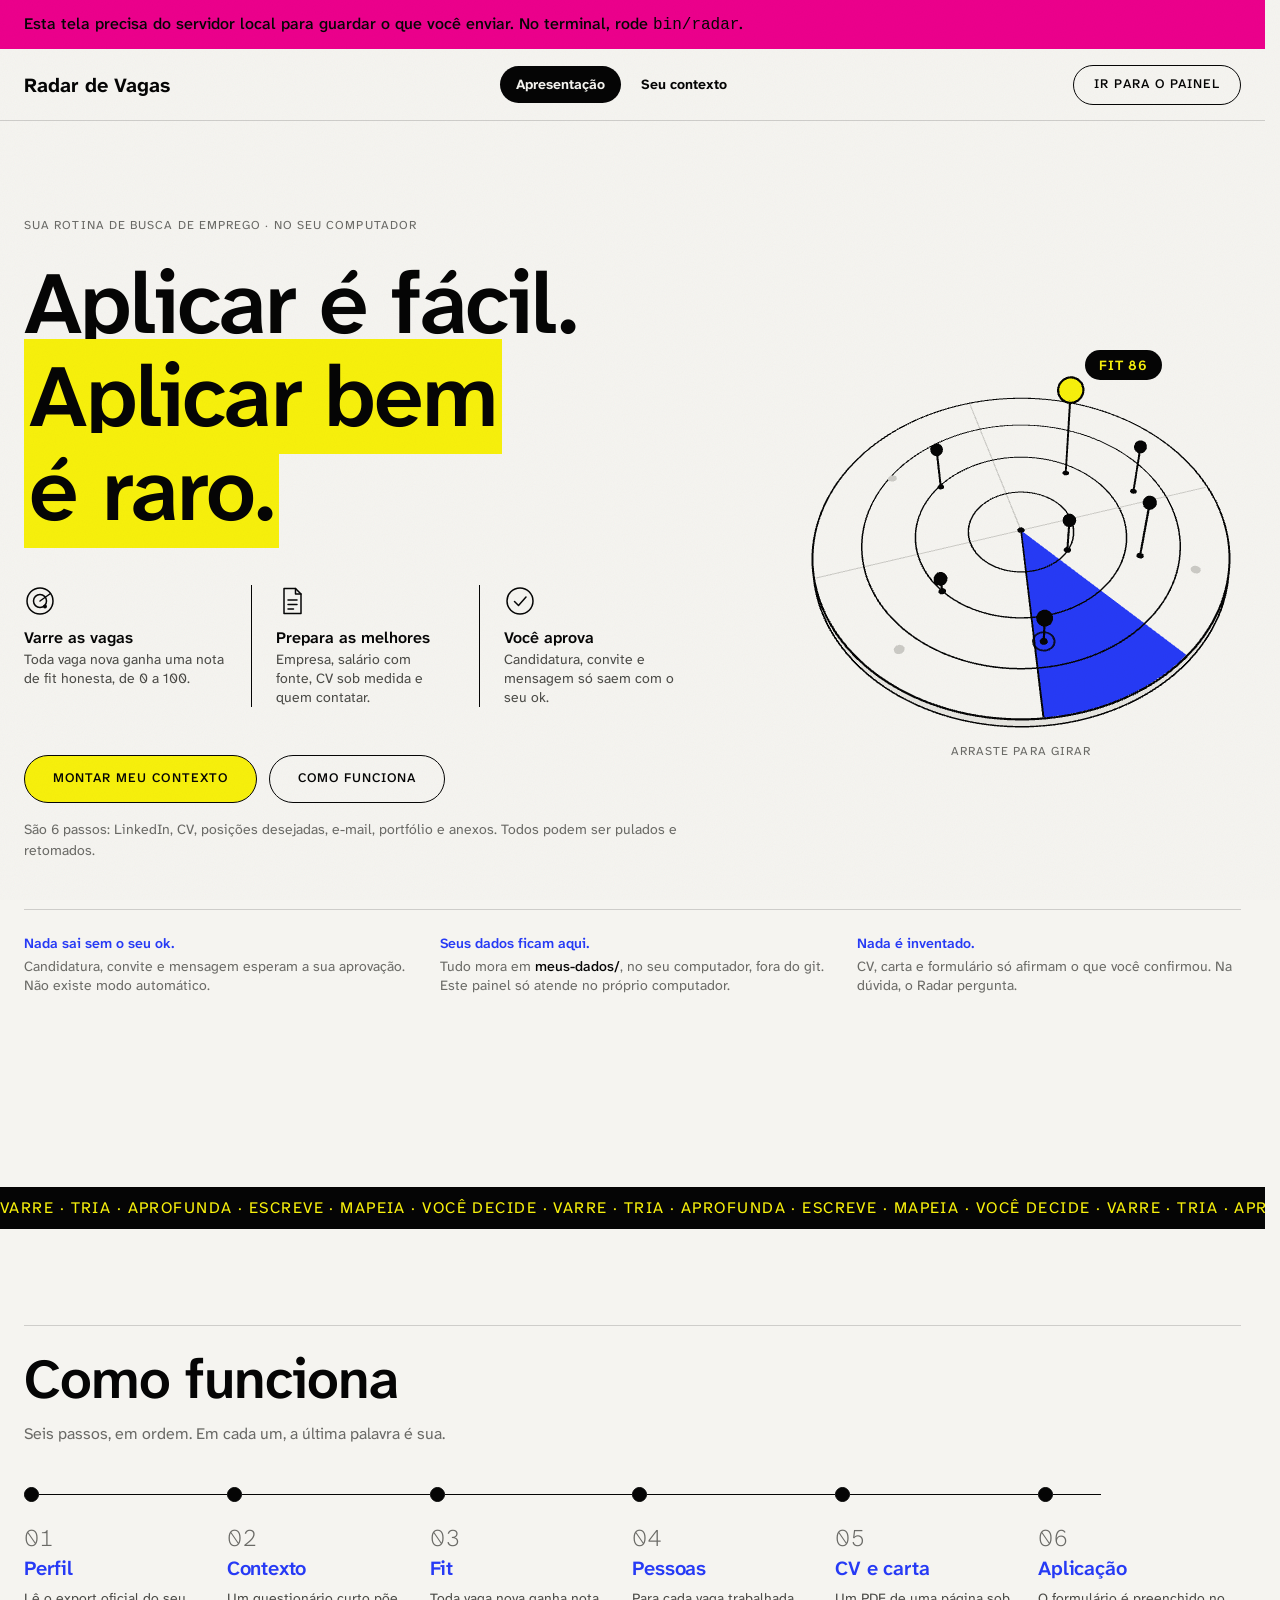
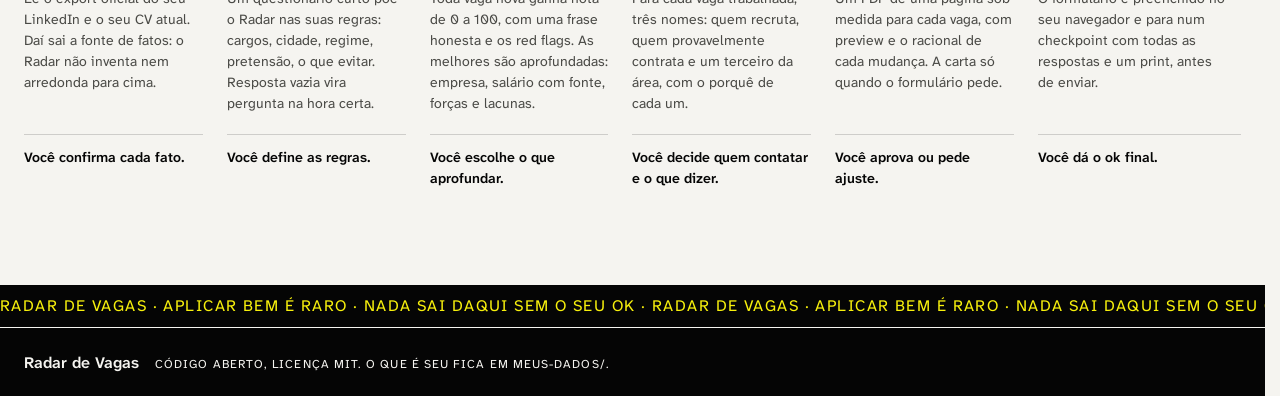
==== commit 6d935567: "Buscas da própria pessoa: passo Posições e fim do exemplo de design O bin/radar init copiava exemplo" ====
--- a/dashboard/boas-vindas.html
+++ b/dashboard/boas-vindas.html
@@ -77,7 +77,7 @@
           <a class="btn-primario" href="#contexto">Montar meu contexto</a>
           <a class="btn-fio" href="#como">Como funciona</a>
         </div>
-        <p class="abre__tempo">São 5 passos: LinkedIn, CV, e-mail, portfólio e anexos. Todos podem ser pulados e retomados.</p>
+        <p class="abre__tempo">São 6 passos: LinkedIn, CV, posições desejadas, e-mail, portfólio e anexos. Todos podem ser pulados e retomados.</p>
       </div>
 
       <!-- radar-3d.js troca o SVG por um radar 3D; sem WebGL, o SVG fica -->
@@ -189,16 +189,17 @@
       <!-- a tela inteira cabe numa altura de notebook: título e texto dividem a linha -->
       <div class="tela-cabeca">
         <h1 class="tela-titulo" id="titulo-contexto" tabindex="-1">Criando contexto</h1>
-        <p class="tela-lead">Cinco passos para o <b>Radar</b> trabalhar com a sua história. Tudo fica guardado assim que você envia, e qualquer passo pode ser pulado.</p>
+        <p class="tela-lead">Seis passos para o <b>Radar</b> trabalhar com a sua história. Tudo fica guardado assim que você envia, e qualquer passo pode ser pulado.</p>
       </div>
 
       <div class="trilha-linha">
         <ol class="trilha" aria-label="Passos">
           <li><button type="button" data-ir="linkedin"><span class="trilha__n">1</span>LinkedIn</button></li>
           <li><button type="button" data-ir="cv"><span class="trilha__n">2</span>CV</button></li>
-          <li><button type="button" data-ir="email"><span class="trilha__n">3</span>E-mail</button></li>
-          <li><button type="button" data-ir="portfolio"><span class="trilha__n">4</span>Portfólio</button></li>
-          <li><button type="button" data-ir="anexos"><span class="trilha__n">5</span>Anexos</button></li>
+          <li><button type="button" data-ir="posicoes"><span class="trilha__n">3</span>Posições</button></li>
+          <li><button type="button" data-ir="email"><span class="trilha__n">4</span>E-mail</button></li>
+          <li><button type="button" data-ir="portfolio"><span class="trilha__n">5</span>Portfólio</button></li>
+          <li><button type="button" data-ir="anexos"><span class="trilha__n">6</span>Anexos</button></li>
           <li><button type="button" data-ir="pronto"><span class="trilha__n">✓</span>Pronto</button></li>
         </ol>
         <div class="progresso">
@@ -289,10 +290,42 @@
         </div>
       </section>
 
-      <!-- 3 · E-mail -->
+      <!-- 3 · Posições desejadas: viram as buscas (radar/buscas.py) -->
+      <section class="passo" data-passo="posicoes" id="passo-posicoes" aria-labelledby="t-posicoes" hidden>
+        <div class="passo__lado">
+          <span class="passo__num" aria-hidden="true">3</span>
+          <h3 id="t-posicoes" tabindex="-1">Posições desejadas</h3>
+          <p class="passo__porque">É o que o Radar vai procurar por você. Escreva cada cargo como ele aparece nas vagas que você quer. As sugestões vêm da sua trajetória no LinkedIn.</p>
+          <p class="passo__nota"><span class="meta">Na busca</span>Cada posição vira uma busca no LinkedIn, no país do seu perfil. Depois o /radar-configurar lê o seu LinkedIn e o seu CV e completa com variações em português e inglês e títulos equivalentes.</p>
+        </div>
+        <div class="passo__corpo">
+          <div class="campo">
+            <label class="campo__rotulo" for="posicao-nova">Posição ou posições desejadas</label>
+            <div class="posicoes__entrada">
+              <input id="posicao-nova" type="text" autocomplete="off" spellcheck="false" placeholder="Ex.: Gerente de Produto Sênior" aria-describedby="ajuda-posicoes erro-posicoes" />
+              <button class="btn-fio" type="button" id="posicao-adicionar">Adicionar</button>
+            </div>
+            <span class="campo__ajuda" id="ajuda-posicoes">Uma por vez, até 8. Enter também adiciona.</span>
+          </div>
+          <ul class="posicoes" id="posicoes" aria-label="Posições escolhidas"></ul>
+          <div class="posicoes__sugestoes" id="posicoes-sugestoes" hidden>
+            <span class="meta">Da sua trajetória no LinkedIn</span>
+            <div class="posicoes__sugeridas" id="posicoes-sugeridas"></div>
+          </div>
+          <p class="posicoes__busca" id="posicoes-busca" hidden></p>
+
+          <p class="erro" id="erro-posicoes" role="alert"></p>
+          <div class="passo__acoes">
+            <button class="btn-primario" type="button" data-salvar="posicoes" data-precisa-servidor>Salvar e continuar</button>
+            <button class="btn-texto" type="button" data-pular="posicoes" data-precisa-servidor>Pular por agora</button>
+          </div>
+        </div>
+      </section>
+
+      <!-- 4 · E-mail -->
       <section class="passo" data-passo="email" id="passo-email" aria-labelledby="t-email" hidden>
         <div class="passo__lado">
-          <span class="passo__num" aria-hidden="true">3</span>
+          <span class="passo__num" aria-hidden="true">4</span>
           <h3 id="t-email" tabindex="-1">Seu e-mail</h3>
           <p class="passo__porque">O endereço que vai no cabeçalho de cada CV e nos formulários de candidatura. Use o que você confere todo dia: é por ele que a resposta chega.</p>
           <p class="passo__nota"><span class="meta">Privacidade</span>Ele só aparece no CV e nos formulários que você aprovar.</p>
@@ -312,10 +345,10 @@
         </div>
       </section>
 
-      <!-- 4 · Portfólio -->
+      <!-- 5 · Portfólio -->
       <section class="passo" data-passo="portfolio" id="passo-portfolio" aria-labelledby="t-portfolio" hidden>
         <div class="passo__lado">
-          <span class="passo__num" aria-hidden="true">4</span>
+          <span class="passo__num" aria-hidden="true">5</span>
           <h3 id="t-portfolio" tabindex="-1">Seu portfólio</h3>
           <p class="passo__porque">O link que prova o que o CV afirma. Vai no cabeçalho do CV e nos campos de portfólio dos formulários.</p>
           <p class="passo__nota"><span class="meta">Senha</span>Portfólio com senha? A senha não fica aqui. Quando um formulário pedir, o Radar pergunta a você na hora.</p>
@@ -346,7 +379,7 @@
       <!-- 5 · Anexos -->
       <section class="passo" data-passo="anexos" id="passo-anexos" aria-labelledby="t-anexos" hidden>
         <div class="passo__lado">
-          <span class="passo__num" aria-hidden="true">5</span>
+          <span class="passo__num" aria-hidden="true">6</span>
           <h3 id="t-anexos" tabindex="-1">Anexos</h3>
           <p class="passo__porque">O que alguns formulários pedem além do CV: portfólio em PDF, estudo de caso, certificado, carta de recomendação. Ficam prontos para quando a vaga pedir.</p>
           <p class="passo__nota"><span class="meta">Na candidatura</span>Nenhum anexo sai sem o seu ok. Antes de enviar, o Radar mostra qual arquivo vai em qual campo.</p>
@@ -435,8 +468,11 @@
   <script>
   (() => {
     "use strict";
-    const PASSOS = ["linkedin", "cv", "email", "portfolio", "anexos", "pronto"];
-    const NOMES = { linkedin: "LinkedIn", cv: "CV", email: "E-mail", portfolio: "Portfólio", anexos: "Anexos" };
+    const PASSOS = ["linkedin", "cv", "posicoes", "email", "portfolio", "anexos", "pronto"];
+    const NOMES = { linkedin: "LinkedIn", cv: "CV", posicoes: "Posições", email: "E-mail", portfolio: "Portfólio", anexos: "Anexos" };
+    const TOTAL = PASSOS.length - 1; // o "pronto" não conta
+    const MAX_POSICOES = 8;
+    let posicoes = null; // o rascunho das posições: só vai para o servidor no "Salvar"
     const DO_TIPO = { linkedin: "linkedin", cv: "cv", anexo: "anexos" };
     const LIMITE = 30 * 1024 * 1024;
     const REDUZIDO = matchMedia("(prefers-reduced-motion: reduce)").matches;
@@ -581,11 +617,11 @@
           else n.textContent = String(PASSOS.indexOf(p) + 1);
         }
       });
-      const n = PASSOS.slice(0, 5).filter(feito).length;
-      $("#progresso-barra").style.width = `${n * 20}%`;
+      const n = PASSOS.slice(0, TOTAL).filter(feito).length;
+      $("#progresso-barra").style.width = `${n / TOTAL * 100}%`;
       $("#progresso-texto").textContent = atual === "pronto"
-        ? `${n} de 5 feitos`
-        : `Passo ${PASSOS.indexOf(atual) + 1} de 5 · ${n} feito${n === 1 ? "" : "s"}`;
+        ? `${n} de ${TOTAL} feitos`
+        : `Passo ${PASSOS.indexOf(atual) + 1} de ${TOTAL} · ${n} feito${n === 1 ? "" : "s"}`;
     }
 
     // ---------- preencher a tela com o que já está guardado ----------
@@ -625,6 +661,8 @@
       recibo("#recibo-cv", cv.arquivo ? `CV guardado (${cv.arquivo.split(".").pop().toUpperCase()})` : "",
         cv.palavras ? `${plural(cv.palavras, "palavra lida", "palavras lidas")}. O texto vira fonte de fatos a confirmar.`
                     : "O texto não foi lido. Tudo bem: o questionário cobre.");
+
+      desenharPosicoes();
 
       const sug = estado.sugestoes || {};
       const email = $("#email");
@@ -679,20 +717,73 @@
       }
     }
 
+    // ---------- posições: chips do que a pessoa quer + sugestões da trajetória ----------
+    function chip(texto, acao, rotulo) {
+      const b = document.createElement("button");
+      b.type = "button";
+      b.textContent = texto;
+      b.setAttribute("aria-label", rotulo);
+      b.addEventListener("click", acao);
+      return b;
+    }
+
+    function desenharPosicoes() {
+      if (posicoes === null) posicoes = [...(estado.posicoes || [])];
+      $("#posicoes").replaceChildren(...posicoes.map(p => {
+        const item = document.createElement("li");
+        const nome = document.createElement("span");
+        nome.textContent = p;
+        item.append(nome, chip("×", () => { posicoes = posicoes.filter(x => x !== p); desenharPosicoes(); }, `Tirar ${p}`));
+        return item;
+      }));
+      const escolhidas = new Set(posicoes.map(p => p.toLocaleLowerCase()));
+      const sugeridas = (estado.sugestoes_posicoes || []).filter(s => !escolhidas.has(s.toLocaleLowerCase()));
+      $("#posicoes-sugestoes").hidden = !sugeridas.length;
+      $("#posicoes-sugeridas").replaceChildren(...sugeridas.map(s => chip(`+ ${s}`, () => adicionarPosicao(s), `Adicionar ${s}`)));
+      const busca = estado.buscas || {};
+      const aviso = $("#posicoes-busca");
+      if (busca.origem === "questionario" || busca.origem === "manual") {
+        aviso.textContent = "As suas buscas já foram refinadas no questionário. Posição nova entra lá: rode /radar-configurar busca.";
+      } else if (busca.origem === "posicoes" && busca.palavras_chave.length) {
+        aviso.textContent = `A varredura procura: ${busca.palavras_chave.join(", ")}${busca.locais.length ? ` · em ${busca.locais.join(", ")}` : " · sem país no perfil, em qualquer lugar"}.`;
+      } else {
+        aviso.textContent = "";
+      }
+      aviso.hidden = !aviso.textContent;
+    }
+
+    function adicionarPosicao(texto) {
+      limpar("posicoes");
+      const campo = $("#posicao-nova");
+      const p = (texto ?? campo.value).replace(/\s+/g, " ").trim();
+      if (!p) return false;
+      if (p.length < 2 || p.length > 80) { erro("posicoes", "Use de 2 a 80 caracteres por posição.", campo); return false; }
+      if (posicoes.some(x => x.toLocaleLowerCase() === p.toLocaleLowerCase())) {
+        if (texto === undefined) campo.value = "";
+        return true;
+      }
+      if (posicoes.length >= MAX_POSICOES) { erro("posicoes", `Até ${MAX_POSICOES} posições: mais que isso dilui a busca.`, campo); return false; }
+      posicoes.push(p);
+      if (texto === undefined) campo.value = "";
+      desenharPosicoes();
+      return true;
+    }
+
     function desenharPronto() {
-      const n = PASSOS.slice(0, 5).filter(feito).length;
-      $("#t-pronto").textContent = n === 5 ? "Seu contexto está de pé" : n >= 3 ? "Quase lá" : "Dá para seguir assim";
-      $("#pronto-porque").textContent = n === 5
+      const n = PASSOS.slice(0, TOTAL).filter(feito).length;
+      $("#t-pronto").textContent = n === TOTAL ? "Seu contexto está de pé" : n >= 3 ? "Quase lá" : "Dá para seguir assim";
+      $("#pronto-porque").textContent = n === TOTAL
         ? "Com isso o Radar já monta o cabeçalho do CV, conhece a sua trajetória e tem os anexos à mão. As preferências vêm do questionário."
         : "O que faltou não trava nada: o questionário pergunta na hora certa. Dá para voltar aqui quando quiser, pelo link Seu contexto no painel.";
       const detalhe = {
         linkedin: () => [semProtocolo(estado.linkedin.url), estado.linkedin.fonte === "export" ? "export importado" : estado.linkedin.fonte === "pdf" ? "PDF do perfil" : ""].filter(Boolean).join(" · "),
         cv: () => estado.cv.arquivo ? estado.cv.arquivo.replace("anexos/", "") : "",
+        posicoes: () => estado.posicoes.join(", "),
         email: () => estado.email,
         portfolio: () => [semProtocolo(estado.portfolio.url), estado.portfolio.outros.length ? `+ ${plural(estado.portfolio.outros.length, "link", "links")}` : ""].filter(Boolean).join(" "),
         anexos: () => estado.anexos.length ? plural(estado.anexos.length, "arquivo", "arquivos") : "",
       };
-      $("#checklist").replaceChildren(...PASSOS.slice(0, 5).map(p => {
+      $("#checklist").replaceChildren(...PASSOS.slice(0, TOTAL).map(p => {
         const item = document.createElement("li");
         const marca = document.createElement("span");
         marca.className = "checklist__marca" + (feito(p) ? "" : " pendente");
@@ -746,6 +837,13 @@
           }
         } else if (p === "cv") {
           if (!estado.cv.arquivo) return erro(p, "Solte o seu CV atual, ou pule por agora.");
+        } else if (p === "posicoes") {
+          const campo = $("#posicao-nova");
+          if (campo.value.trim() && !adicionarPosicao()) return;
+          if (!posicoes.length) return erro(p, "Escreva ao menos uma posição, ou pule por agora.", campo);
+          try { estado = await pedir({ acao: "salvar", campos: { posicoes } }); }
+          catch (e) { return erro(p, e.message, campo); }
+          posicoes = [...estado.posicoes];
         } else if (p === "email") {
           const campo = $("#email");
           if (!campo.value.trim()) return erro(p, "Escreva o seu e-mail, ou pule por agora.", campo);
@@ -874,9 +972,11 @@
     $("#concluir").addEventListener("click", e => concluir(e.currentTarget));
     $("#ir-painel").addEventListener("click", e => concluir(e.currentTarget));
     // Enter num campo de texto salva o passo, como num formulário
-    $$(".passo input:not([type=file])").forEach(el => el.addEventListener("keydown", e => {
+    $$(".passo input:not([type=file]):not(#posicao-nova)").forEach(el => el.addEventListener("keydown", e => {
       if (e.key === "Enter") $(`#passo-${atual} [data-salvar]`)?.click();
     }));
+    $("#posicao-nova").addEventListener("keydown", e => { if (e.key === "Enter") { e.preventDefault(); adicionarPosicao(); } });
+    $("#posicao-adicionar").addEventListener("click", () => adicionarPosicao());
 
     // ---------- começo: retoma do primeiro passo pendente ----------
     fetch("/api/contexto")
--- a/dashboard/styles.css
+++ b/dashboard/styles.css
@@ -346,27 +346,104 @@
   font-variant-numeric: tabular-nums;
 }
 
-/* ============ HERO ============ */
-.hero { padding-block: var(--space-section) var(--space-xxl); }
-.hero .meta { margin-bottom: var(--space-lg); }
+/* ============ HERO ============
+   Igual à abertura, mais baixo: manchete à esquerda e o radar menor à direita. */
+.hero {
+  display: grid;
+  grid-template-columns: minmax(0, 1fr) auto;
+  gap: var(--space-xxl);
+  align-items: center;
+  padding-block: var(--space-xxl);
+}
+.hero .radar { width: min(300px, 30vw); }
+@media (max-width: 768px) {
+  .hero { grid-template-columns: 1fr; }
+  .hero .radar { display: none; } /* no celular o painel vai direto aos números */
+}
+/* no painel a manchete cabe em duas linhas: a segunda frase nunca quebra */
 .hero h1 {
-  font-size: var(--text-display);
+  font-size: clamp(1.75rem, 5vw, 3.5rem);
   line-height: var(--leading-display);
   letter-spacing: var(--tracking-caps);
 }
 /* amarelo nunca é texto sobre branco: aqui ele é o bloco atrás da tinta */
 .hero h1 .accent {
+  white-space: nowrap;
   background: var(--primary);
   padding-inline: 0.06em;
   -webkit-box-decoration-break: clone;
   box-decoration-break: clone;
 }
-.hero > p:not(.meta) {
+.hero h1 + p {
   max-width: 40rem;
   margin-top: var(--space-xl);
   font-size: var(--text-lead);
   line-height: var(--leading-body);
 }
+
+/* ============ RADAR ============
+   O elemento da abertura e do topo do painel: anéis de linha, a varredura em azul e a
+   vaga certa invertida. O SVG é a reserva; o radar-3d.js troca por WebGL quando pode. */
+.radar {
+  position: relative;
+  width: 100%;
+  max-width: 440px;
+  justify-self: end;
+}
+.radar svg { display: block; width: 100%; height: auto; overflow: visible; }
+.radar__anel { fill: none; stroke: var(--ink); stroke-width: 1; }
+.radar__eixo { stroke: var(--g300); stroke-width: 1; }
+.radar__varredura {
+  transform-box: view-box;
+  transform-origin: 50% 50%;
+  animation: varrer 7s linear infinite;
+}
+.radar__cunha { fill: var(--azul); }
+.radar__ponteiro { stroke: var(--ink); stroke-width: 1.5; }
+.radar__ponto { fill: var(--ink); }
+.radar__ponto--fora { fill: var(--g300); }
+.radar__alvo { fill: var(--primary); stroke: var(--ink); stroke-width: 1.5; }
+.radar__selo rect { fill: var(--ink); }
+.radar__selo text {
+  fill: var(--primary);
+  font-family: var(--font-sans);
+  font-size: 13px;
+  font-weight: var(--peso-semi);
+  letter-spacing: 0.06em;
+}
+@keyframes varrer { to { transform: rotate(360deg); } }
+
+/* radar 3D (radar-3d.js): o canvas assume quando o WebGL sobe, o SVG fica de reserva */
+.radar--3d svg { display: none; }
+.radar canvas {
+  display: block;
+  touch-action: pan-y; /* arrastar na horizontal gira; na vertical, a página rola */
+  cursor: grab;
+}
+.radar canvas:active { cursor: grabbing; }
+.radar__selo3d {
+  position: absolute;
+  top: 0;
+  left: 0;
+  padding: 6px 14px;
+  border-radius: var(--radius-pill);
+  background: var(--ink);
+  color: var(--primary);
+  font-size: var(--text-small);
+  font-weight: var(--peso-semi);
+  line-height: 1.3;
+  letter-spacing: 0.06em;
+  white-space: nowrap;
+  pointer-events: none;
+  will-change: transform;
+}
+.radar__dica {
+  margin-top: var(--space-xs);
+  text-align: center;
+  transition: opacity var(--dur-slow) var(--ease-padrao);
+}
+.radar__dica.usada { opacity: 0; }
+@media (prefers-reduced-motion: reduce) { .radar__varredura { animation: none; } }
 
 /* ============ ALERTAS ============
    Magenta é interferência: carimbo chapado com texto preto (4,5:1). Reto,
@@ -386,9 +463,13 @@
   font-size: var(--text-micro);
   line-height: var(--leading-small);
 }
+/* o aviso de config incompleta é lembrete, não interferência: amarelo, embaixo de "Hoje" */
 .aviso-exemplo {
-  margin-top: var(--space-lg);
+  display: block;
+  width: fit-content;
+  margin-bottom: var(--space-lg);
   padding: 8px 12px;
+  background: var(--primary);
   font-size: var(--text-small);
   line-height: var(--leading-small);
 }
@@ -445,6 +526,9 @@
   line-height: var(--leading-heading);
   letter-spacing: var(--tracking-caps);
 }
+/* logo depois da faixa azul a seção não precisa de respiro nem de linha: a faixa já separa */
+.faixa-calma + .secao { padding-top: 0; }
+.faixa-calma + .secao > .h2 { padding-top: var(--space-xl); border-top: 0; }
 .secao > .h2 small {
   display: block;
   margin-top: var(--space-sm);
--- a/dashboard/boas-vindas.css
+++ b/dashboard/boas-vindas.css
@@ -146,66 +146,6 @@
   color: var(--muted);
 }
 
-/* ---- o radar: anéis de linha, a varredura em azul e a vaga certa invertida ---- */
-.radar {
-  position: relative;
-  width: 100%;
-  max-width: 440px;
-  justify-self: end;
-}
-.radar svg { display: block; width: 100%; height: auto; overflow: visible; }
-.radar__anel { fill: none; stroke: var(--ink); stroke-width: 1; }
-.radar__eixo { stroke: var(--g300); stroke-width: 1; }
-.radar__varredura {
-  transform-box: view-box;
-  transform-origin: 50% 50%;
-  animation: varrer 7s linear infinite;
-}
-.radar__cunha { fill: var(--azul); }
-.radar__ponteiro { stroke: var(--ink); stroke-width: 1.5; }
-.radar__ponto { fill: var(--ink); }
-.radar__ponto--fora { fill: var(--g300); }
-.radar__alvo { fill: var(--primary); stroke: var(--ink); stroke-width: 1.5; }
-.radar__selo rect { fill: var(--ink); }
-.radar__selo text {
-  fill: var(--primary);
-  font-family: var(--font-sans);
-  font-size: 13px;
-  font-weight: var(--peso-semi);
-  letter-spacing: 0.06em;
-}
-@keyframes varrer { to { transform: rotate(360deg); } }
-
-/* radar 3D (radar-3d.js): o canvas assume quando o WebGL sobe, o SVG fica de reserva */
-.radar--3d svg { display: none; }
-.radar canvas {
-  display: block;
-  touch-action: pan-y; /* arrastar na horizontal gira; na vertical, a página rola */
-  cursor: grab;
-}
-.radar canvas:active { cursor: grabbing; }
-.radar__selo3d {
-  position: absolute;
-  top: 0;
-  left: 0;
-  padding: 6px 14px;
-  border-radius: var(--radius-pill);
-  background: var(--ink);
-  color: var(--primary);
-  font-size: var(--text-small);
-  font-weight: var(--peso-semi);
-  line-height: 1.3;
-  letter-spacing: 0.06em;
-  white-space: nowrap;
-  pointer-events: none;
-  will-change: transform;
-}
-.radar__dica {
-  margin-top: var(--space-xs);
-  text-align: center;
-  transition: opacity var(--dur-slow) var(--ease-padrao);
-}
-.radar__dica.usada { opacity: 0; }
 
 /* ---- como funciona: linha do tempo horizontal ----
    Cada passo desenha o próprio nó e o trecho de trilho até o próximo, então a
@@ -316,7 +256,7 @@
 
 /* ============ TELA 2 · SEU CONTEXTO ============ */
 /* compacta de propósito: título, trilha e o passo inteiro cabem numa tela de notebook */
-.tela-contexto { padding-block: var(--space-lg) var(--space-xl); }
+.tela-contexto { padding-block: var(--space-lg); }
 .na-tela-contexto > .fita,
 .na-tela-contexto > .footer { display: none; }
 /* a tela ocupa a altura toda: no "Pronto", os próximos passos assentam no pé da tela */
@@ -544,6 +484,54 @@
   background: var(--accent-break);
 }
 
+/* ---- posições desejadas: o que vai para a busca em tinta, a sugestão tracejada ---- */
+.posicoes__entrada { display: flex; gap: var(--space-xs); }
+.posicoes__entrada input { flex: 1; min-width: 0; }
+.posicoes__entrada .btn-fio { flex: none; }
+.posicoes { list-style: none; display: flex; flex-wrap: wrap; gap: var(--space-xs); }
+.posicoes:empty { display: none; }
+.posicoes li {
+  display: inline-flex;
+  align-items: center;
+  gap: 2px;
+  padding: 2px 2px 2px 14px;
+  border-radius: var(--radius-pill);
+  background: var(--ink);
+  color: var(--paper);
+  font-size: var(--text-small);
+  font-weight: var(--peso-medio);
+}
+.posicoes li button {
+  display: inline-grid;
+  place-items: center;
+  width: 32px;
+  height: 32px;
+  border: 0;
+  border-radius: var(--radius-circulo);
+  background: transparent;
+  color: inherit;
+  font: inherit;
+  font-size: 1.1rem;
+  cursor: pointer;
+}
+.posicoes li button:hover { background: var(--g800); }
+.posicoes__sugestoes .meta { display: block; margin-bottom: var(--space-xs); }
+.posicoes__sugeridas { display: flex; flex-wrap: wrap; gap: var(--space-xs); }
+.posicoes__sugeridas button {
+  min-height: 32px;
+  padding: 4px 14px;
+  border: 1px dashed var(--ink);
+  border-radius: var(--radius-pill);
+  background: transparent;
+  color: var(--ink);
+  font: inherit;
+  font-size: var(--text-small);
+  cursor: pointer;
+  transition: background-color var(--dur-fast) var(--ease-tema);
+}
+.posicoes__sugeridas button:hover { background: var(--primary); border-style: solid; }
+.posicoes__busca { font-size: var(--text-small); color: var(--g700); }
+
 /* ---- zona de soltar arquivo: arrastando, ela acende em azul ---- */
 .soltar {
   display: flex;
@@ -656,7 +644,7 @@
   grid-template-columns: 28px 6.5rem minmax(0, 1fr) auto;
   gap: var(--space-md);
   align-items: center;
-  padding: var(--space-xxs) 0;
+  padding: 2px 0;
   border-bottom: var(--fio);
 }
 @media (pointer: fine) { .checklist .btn-texto { min-height: 32px; padding-block: 4px; } }
@@ -679,7 +667,7 @@
   display: grid;
   grid-template-columns: auto minmax(0, 1fr);
   gap: var(--space-md);
-  padding: var(--space-sm) var(--space-lg);
+  padding: var(--space-xs) var(--space-lg);
   background: var(--ink);
   color: var(--paper);
 }
@@ -742,7 +730,6 @@
 
 /* movimento reduzido: o radar para, as telas e os passos trocam sem deslizar */
 @media (prefers-reduced-motion: reduce) {
-  .radar__varredura { animation: none; }
   .passo.entrando .passo__lado > *,
   .passo.entrando .passo__corpo,
   .passo.entrando > .proximos,
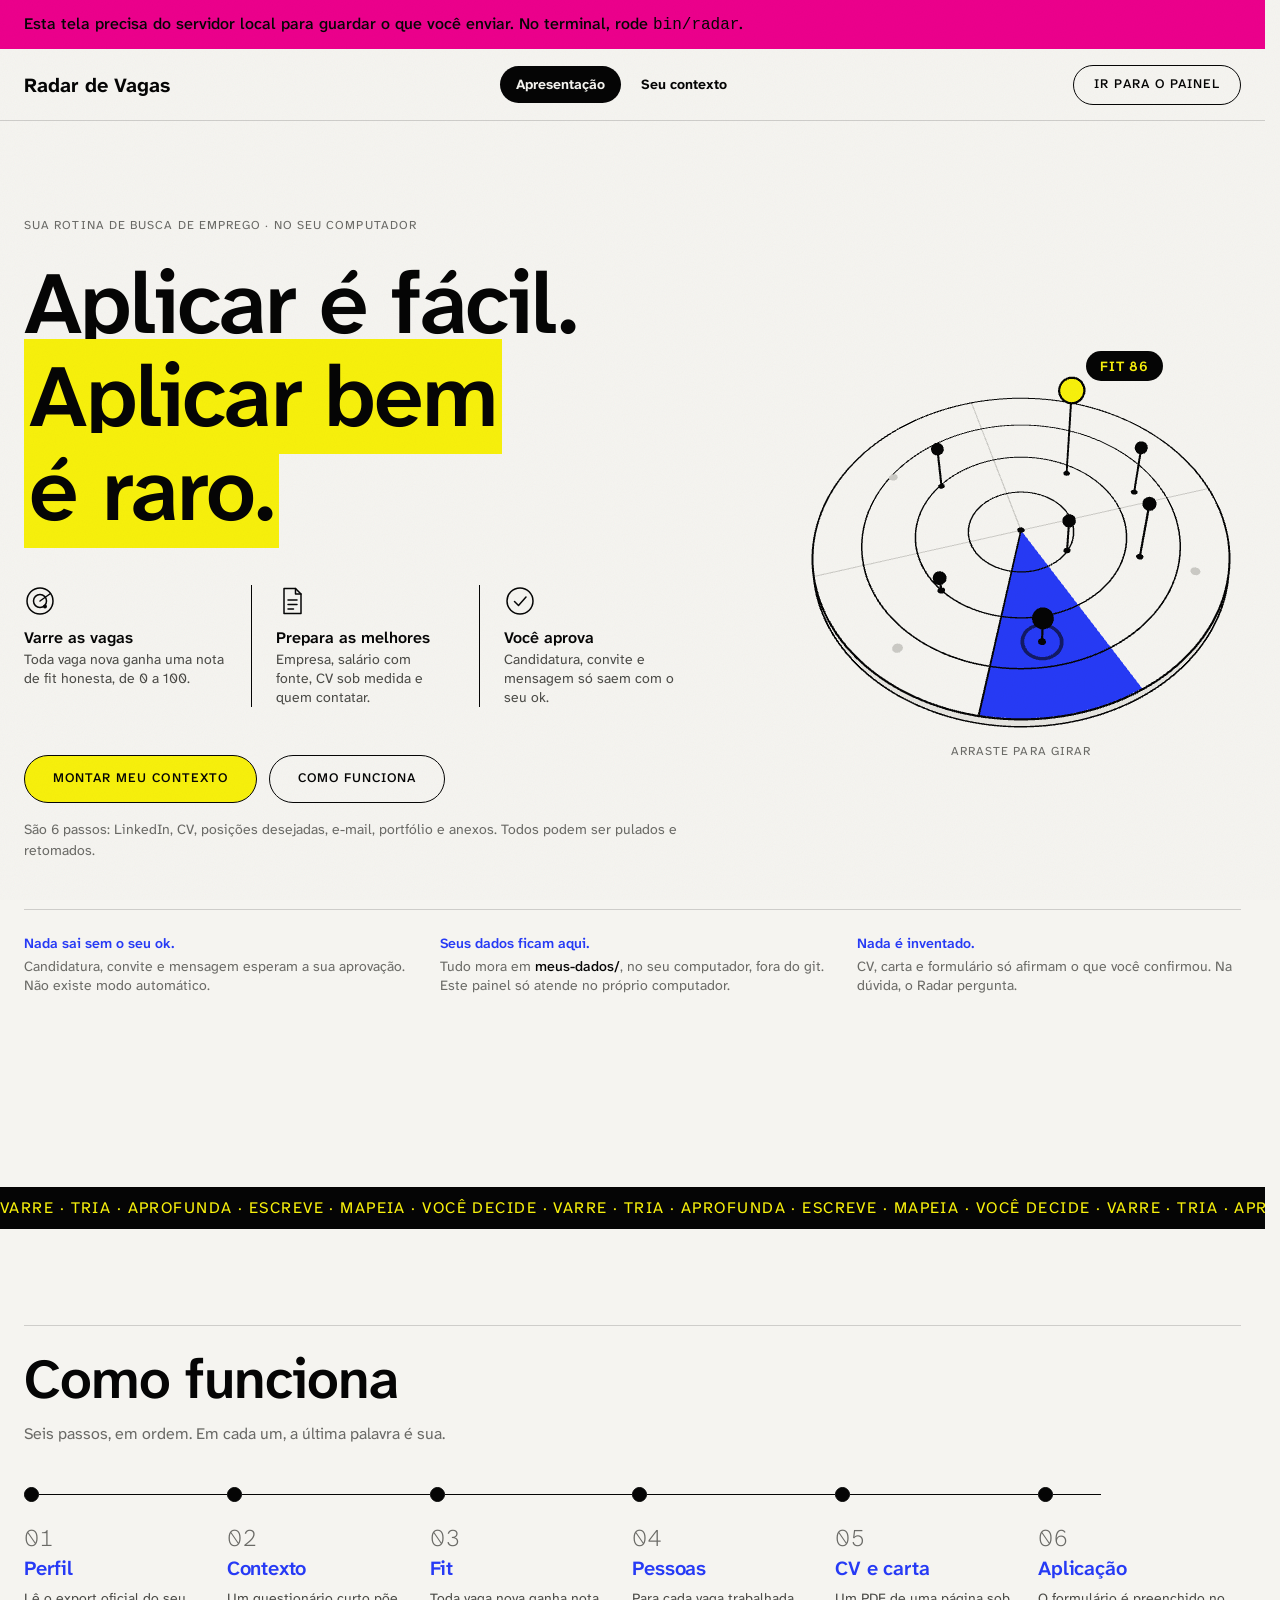
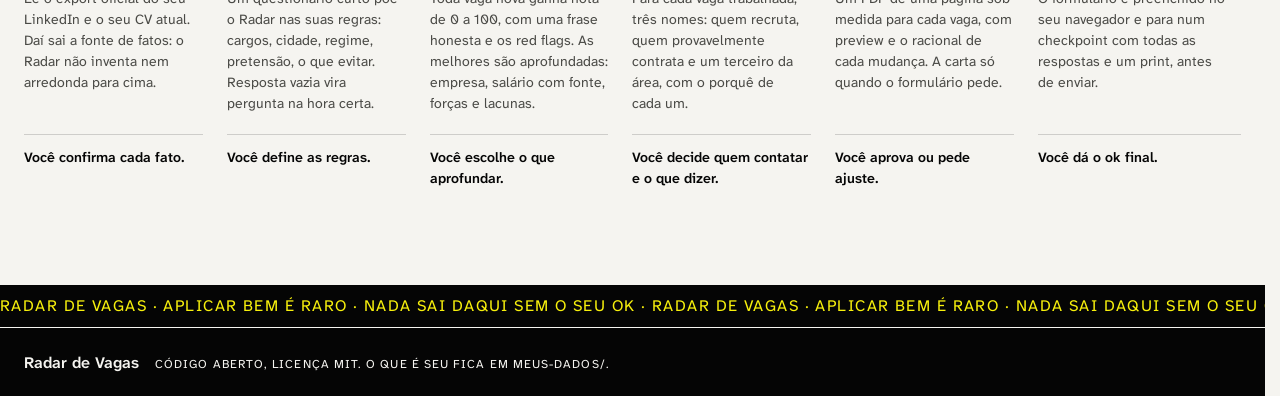
==== commit dc3666fe: "Retorno do primeiro teste de outra pessoa: glib, vaga fechada, ATS e idioma - bin/radar acha glib, p" ====
--- a/dashboard/boas-vindas.html
+++ b/dashboard/boas-vindas.html
@@ -313,6 +313,7 @@
             <div class="posicoes__sugeridas" id="posicoes-sugeridas"></div>
           </div>
           <p class="posicoes__busca" id="posicoes-busca" hidden></p>
+          <p class="posicoes__idioma" id="posicoes-idioma" hidden></p>
 
           <p class="erro" id="erro-posicoes" role="alert"></p>
           <div class="passo__acoes">
@@ -750,6 +751,10 @@
         aviso.textContent = "";
       }
       aviso.hidden = !aviso.textContent;
+      // país da busca que pede um idioma que o perfil não mostra: avisa antes da varredura
+      const idioma = $("#posicoes-idioma");
+      idioma.textContent = (busca.avisos || []).join(" ");
+      idioma.hidden = !idioma.textContent;
     }
 
     function adicionarPosicao(texto) {
--- a/dashboard/styles.css
+++ b/dashboard/styles.css
@@ -881,7 +881,6 @@
   text-decoration: none;
   white-space: nowrap;
 }
-.marquee--curta { width: 6rem; }
 .marquee__track { display: inline-flex; }
 .marquee__track > span { padding-inline: 12px; }
 .marquee:hover .marquee__track,
@@ -892,6 +891,28 @@
   from { transform: translateX(0); }
   to { transform: translateX(-50%); }
 }
+/* link curto: tinta com amarelo do tamanho do rótulo; no hover inverte para amarelo */
+.link-fita {
+  display: inline-flex;
+  align-items: center;
+  gap: 6px;
+  min-height: 36px;
+  padding: 8px 14px;
+  vertical-align: middle;
+  background: var(--ink);
+  color: var(--primary);
+  border: var(--fio-forte);
+  font-size: var(--text-micro);
+  line-height: var(--leading-small);
+  font-weight: var(--peso-medio);
+  letter-spacing: var(--tracking-micro);
+  text-transform: uppercase;
+  text-decoration: none;
+  white-space: nowrap;
+  transition: background-color var(--dur-fast) var(--ease-tema), color var(--dur-fast) var(--ease-tema);
+}
+.link-fita:hover,
+.link-fita:focus-visible { background: var(--primary); color: var(--ink); }
 /* dentro do corpo do card a fita atravessa a largura toda */
 .proposta-corpo > .apoio:has(> .marquee) { max-width: none; margin-top: var(--space-xl); }
 .proposta-corpo > .apoio > .marquee {
@@ -938,7 +959,7 @@
 .pessoa h4 a:hover { text-decoration: underline; }
 .pessoa .papel { margin-top: var(--space-xs); color: var(--ink); }
 .pessoa .decisoes { margin-top: var(--space-lg); }
-.pessoa .apoio:has(> .marquee) { margin-top: var(--space-md); }
+.pessoa .apoio:has(> .link-fita) { margin-top: var(--space-md); }
 
 /* iniciais no lugar da foto: círculo amarelo com fio, como o avatar da
    pílula de contato */
--- a/dashboard/boas-vindas.css
+++ b/dashboard/boas-vindas.css
@@ -256,7 +256,7 @@
 
 /* ============ TELA 2 · SEU CONTEXTO ============ */
 /* compacta de propósito: título, trilha e o passo inteiro cabem numa tela de notebook */
-.tela-contexto { padding-block: var(--space-lg); }
+.tela-contexto { padding-block: var(--space-md) var(--space-lg); }
 .na-tela-contexto > .fita,
 .na-tela-contexto > .footer { display: none; }
 /* a tela ocupa a altura toda: no "Pronto", os próximos passos assentam no pé da tela */
@@ -268,7 +268,7 @@
   grid-template-columns: auto minmax(0, 1fr);
   gap: var(--space-xxl);
   align-items: end;
-  margin-bottom: var(--space-lg);
+  margin-bottom: var(--space-md);
 }
 .tela-contexto.entrando { animation: entrar var(--dur-slow) var(--ease-padrao); }
 .tela-titulo {
@@ -531,6 +531,16 @@
 }
 .posicoes__sugeridas button:hover { background: var(--primary); border-style: solid; }
 .posicoes__busca { font-size: var(--text-small); color: var(--g700); }
+/* lembrete, não alarme: o mesmo amarelo do aviso de config incompleta do painel */
+.posicoes__idioma {
+  width: fit-content;
+  max-width: 62ch;
+  padding: 8px 12px;
+  background: var(--primary);
+  color: var(--ink);
+  font-size: var(--text-small);
+  line-height: var(--leading-small);
+}
 
 /* ---- zona de soltar arquivo: arrastando, ela acende em azul ---- */
 .soltar {
@@ -667,7 +677,7 @@
   display: grid;
   grid-template-columns: auto minmax(0, 1fr);
   gap: var(--space-md);
-  padding: var(--space-xs) var(--space-lg);
+  padding: var(--space-md); /* o mesmo respiro nos quatro lados e entre o número e o texto */
   background: var(--ink);
   color: var(--paper);
 }
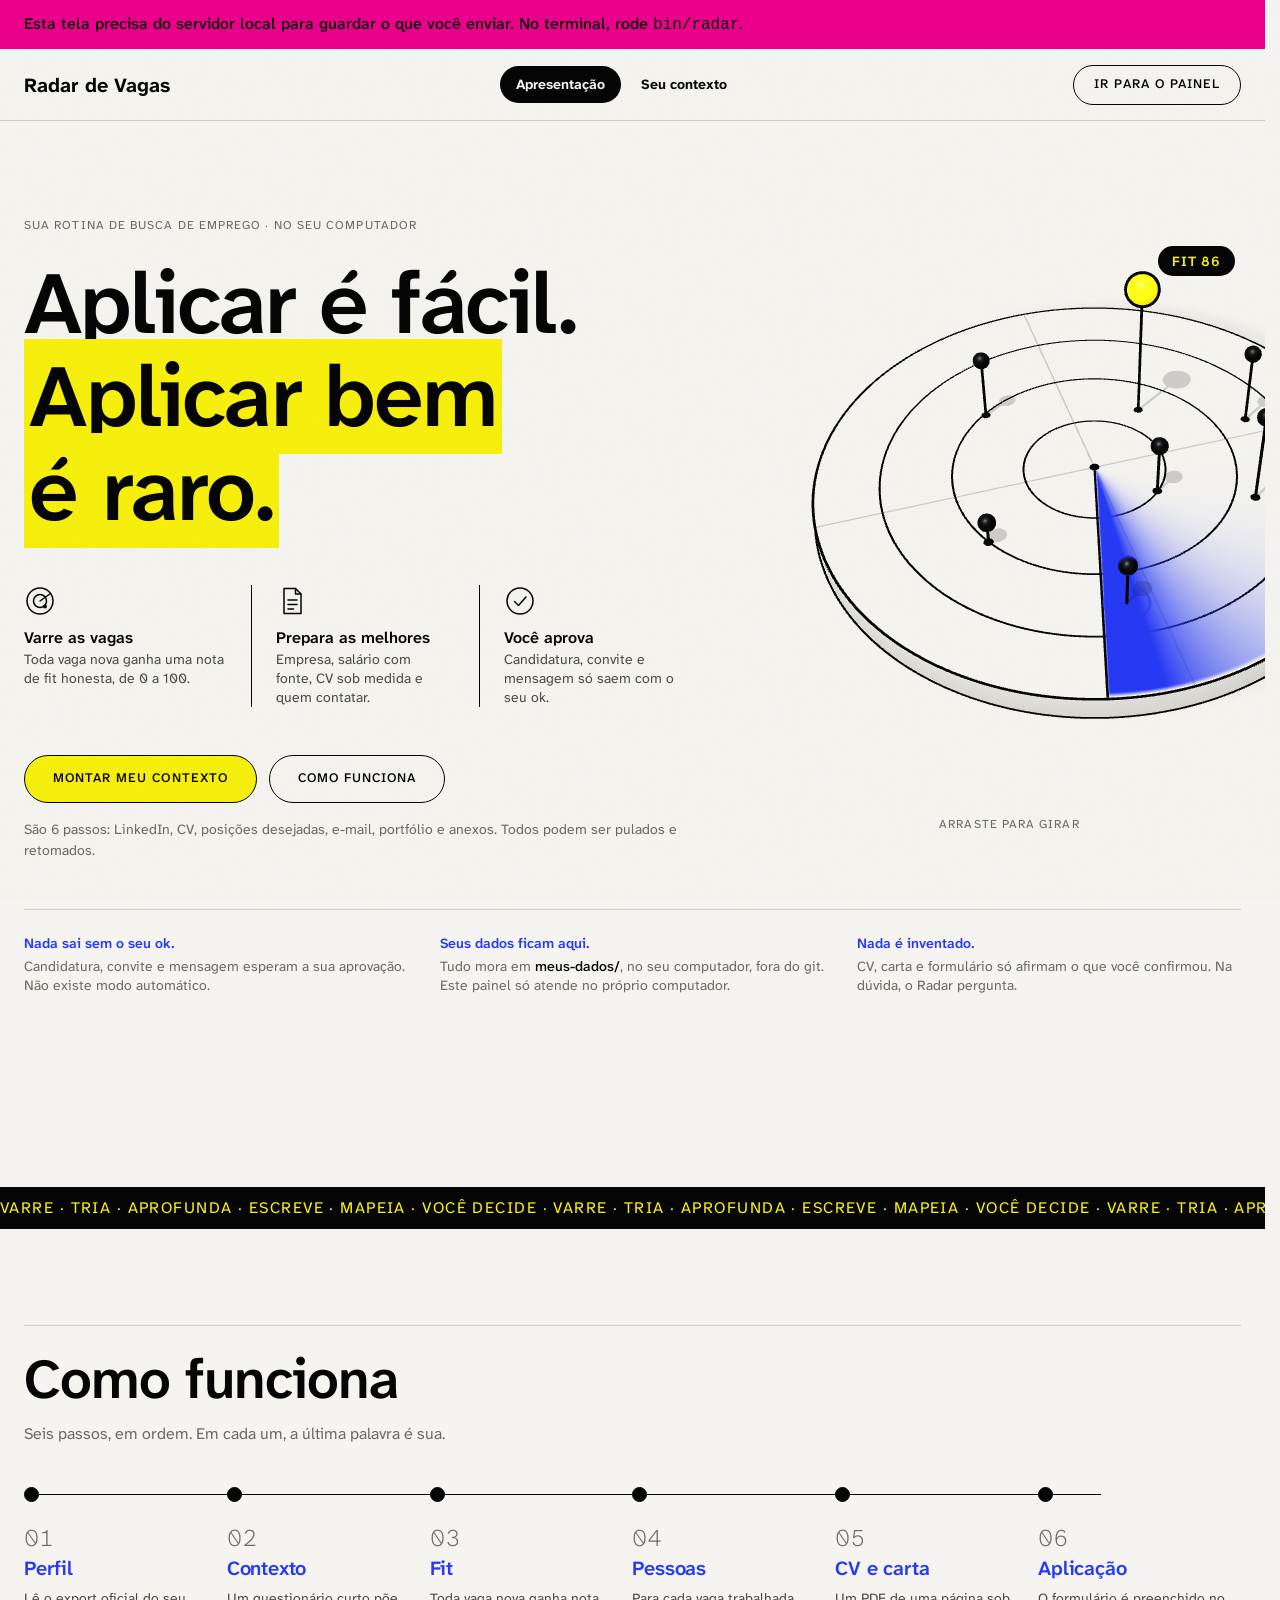
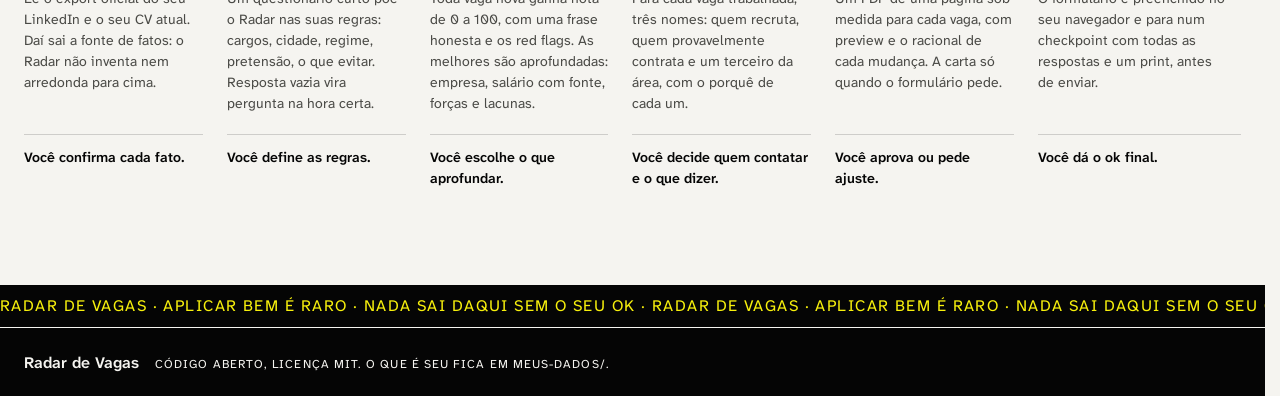
==== commit c9f2fc5d: "Gupy e Sólides como fontes de vaga; radar da abertura com luz e corte - varrer coleta lê também os p" ====
--- a/dashboard/boas-vindas.html
+++ b/dashboard/boas-vindas.html
@@ -83,6 +83,13 @@
       <!-- radar-3d.js troca o SVG por um radar 3D; sem WebGL, o SVG fica -->
       <figure class="radar" role="img" aria-label="Ilustração de um radar varrendo vagas; cada vaga é um pino da altura da sua nota de fit, e a mais alta, em amarelo, tem fit 86">
         <svg viewBox="0 0 400 400" aria-hidden="true">
+          <!-- o facho: forte no ponteiro, some para trás (gira junto com a cunha) -->
+          <defs>
+            <linearGradient id="radar-facho" gradientUnits="userSpaceOnUse" x1="0" y1="200" x2="0" y2="74">
+              <stop offset="0" stop-color="#263AF5" stop-opacity="0.95" />
+              <stop offset="1" stop-color="#263AF5" stop-opacity="0" />
+            </linearGradient>
+          </defs>
           <line class="radar__eixo" x1="4" y1="200" x2="396" y2="200" />
           <line class="radar__eixo" x1="200" y1="4" x2="200" y2="396" />
           <g class="radar__varredura">
@@ -93,9 +100,6 @@
           <circle class="radar__anel" cx="200" cy="200" r="100" />
           <circle class="radar__anel" cx="200" cy="200" r="150" />
           <circle class="radar__anel" cx="200" cy="200" r="196" />
-          <circle class="radar__ponto radar__ponto--fora" cx="64" cy="296" r="4" />
-          <circle class="radar__ponto radar__ponto--fora" cx="338" cy="292" r="4" />
-          <circle class="radar__ponto radar__ponto--fora" cx="96" cy="96" r="4" />
           <circle class="radar__ponto" cx="140" cy="122" r="4" />
           <circle class="radar__ponto" cx="112" cy="248" r="4" />
           <circle class="radar__ponto" cx="296" cy="262" r="4" />
@@ -103,10 +107,10 @@
           <circle class="radar__ponto" cx="322" cy="184" r="4" />
           <circle class="radar__ponto" cx="234" cy="236" r="4" />
           <circle class="radar__ponto" cx="200" cy="200" r="3" />
-          <circle class="radar__alvo" cx="266" cy="140" r="10" />
+          <circle class="radar__alvo" cx="250" cy="150" r="10" />
           <g class="radar__selo">
-            <rect x="284" y="102" width="82" height="28" rx="14" />
-            <text x="325" y="121" text-anchor="middle">FIT 86</text>
+            <rect x="154" y="112" width="82" height="28" rx="14" />
+            <text x="195" y="131" text-anchor="middle">FIT 86</text>
           </g>
         </svg>
       </figure>
--- a/dashboard/styles.css
+++ b/dashboard/styles.css
@@ -398,10 +398,10 @@
   transform-origin: 50% 50%;
   animation: varrer 7s linear infinite;
 }
-.radar__cunha { fill: var(--azul); }
+/* o facho some para trás, como no 3D: o degradê gira junto com a cunha */
+.radar__cunha { fill: url(#radar-facho); }
 .radar__ponteiro { stroke: var(--ink); stroke-width: 1.5; }
 .radar__ponto { fill: var(--ink); }
-.radar__ponto--fora { fill: var(--g300); }
 .radar__alvo { fill: var(--primary); stroke: var(--ink); stroke-width: 1.5; }
 .radar__selo rect { fill: var(--ink); }
 .radar__selo text {
--- a/dashboard/boas-vindas.css
+++ b/dashboard/boas-vindas.css
@@ -146,6 +146,26 @@
   color: var(--muted);
 }
 
+/* ---- o radar da abertura: grande, sangrando pela borda direita da tela ----
+   25% do prato fica fora da tela. A largura é a coluna mais a margem até a borda, dividida
+   por 0,75: o prato começa na coluna e a borda corta o último quarto. Com o teto, ele
+   continua encostado na borda e só deixa de chegar à coluna. A vaga certa e o selo ficam
+   sempre no que aparece (o radar-3d.js sabe onde a tela acaba). 100vw conta a barra de
+   rolagem quando ela ocupa lugar: o corte fica uns pixels maior, nunca menor. */
+#tela-abertura { overflow-x: clip; }
+.abre .radar {
+  --radar-margem: max(var(--gutter), (100vw - var(--container-max)) / 2);
+  --radar-largura: min(960px, (100% + var(--radar-margem)) / 0.75);
+  width: var(--radar-largura);
+  max-width: none;
+  justify-self: end;
+  margin-right: calc(-1 * var(--radar-margem) - 0.25 * var(--radar-largura));
+}
+/* o SVG de reserva na mesma caixa: o desenho quadrado centrado, sem crescer na altura */
+.abre .radar svg { aspect-ratio: 1.2; }
+/* a dica centrada no que aparece, não no prato inteiro */
+.abre .radar__dica { padding-right: 25%; }
+
 
 /* ---- como funciona: linha do tempo horizontal ----
    Cada passo desenha o próprio nó e o trecho de trilho até o próximo, então a
@@ -698,8 +718,9 @@
 
 /* ============ RESPONSIVO ============ */
 @media (max-width: 992px) {
-  .abre { grid-template-columns: 1fr; }
-  .radar { justify-self: start; max-width: 360px; }
+  /* minmax(0, …): o radar mais largo que a coluna não alarga a coluna */
+  .abre { grid-template-columns: minmax(0, 1fr); }
+  .abre .radar { --radar-largura: min(640px, (100% + var(--radar-margem)) / 0.75); }
   .passo { grid-template-columns: 1fr; gap: var(--space-xl); }
   /* a linha do tempo continua horizontal: desliza para o lado, sem empurrar a página */
   .funcoes {
@@ -729,7 +750,6 @@
   .topicos li:first-child { padding-top: 0; }
   .topicos li:last-child { padding-bottom: 0; }
   .abre__acoes > * { flex: 1 1 100%; }
-  .radar { max-width: 300px; justify-self: center; }
   .header .btn-fio { padding: 8px 14px; }
   .soltar { padding: var(--space-lg); }
   .passo__acoes .btn-primario { flex: 1 1 100%; }
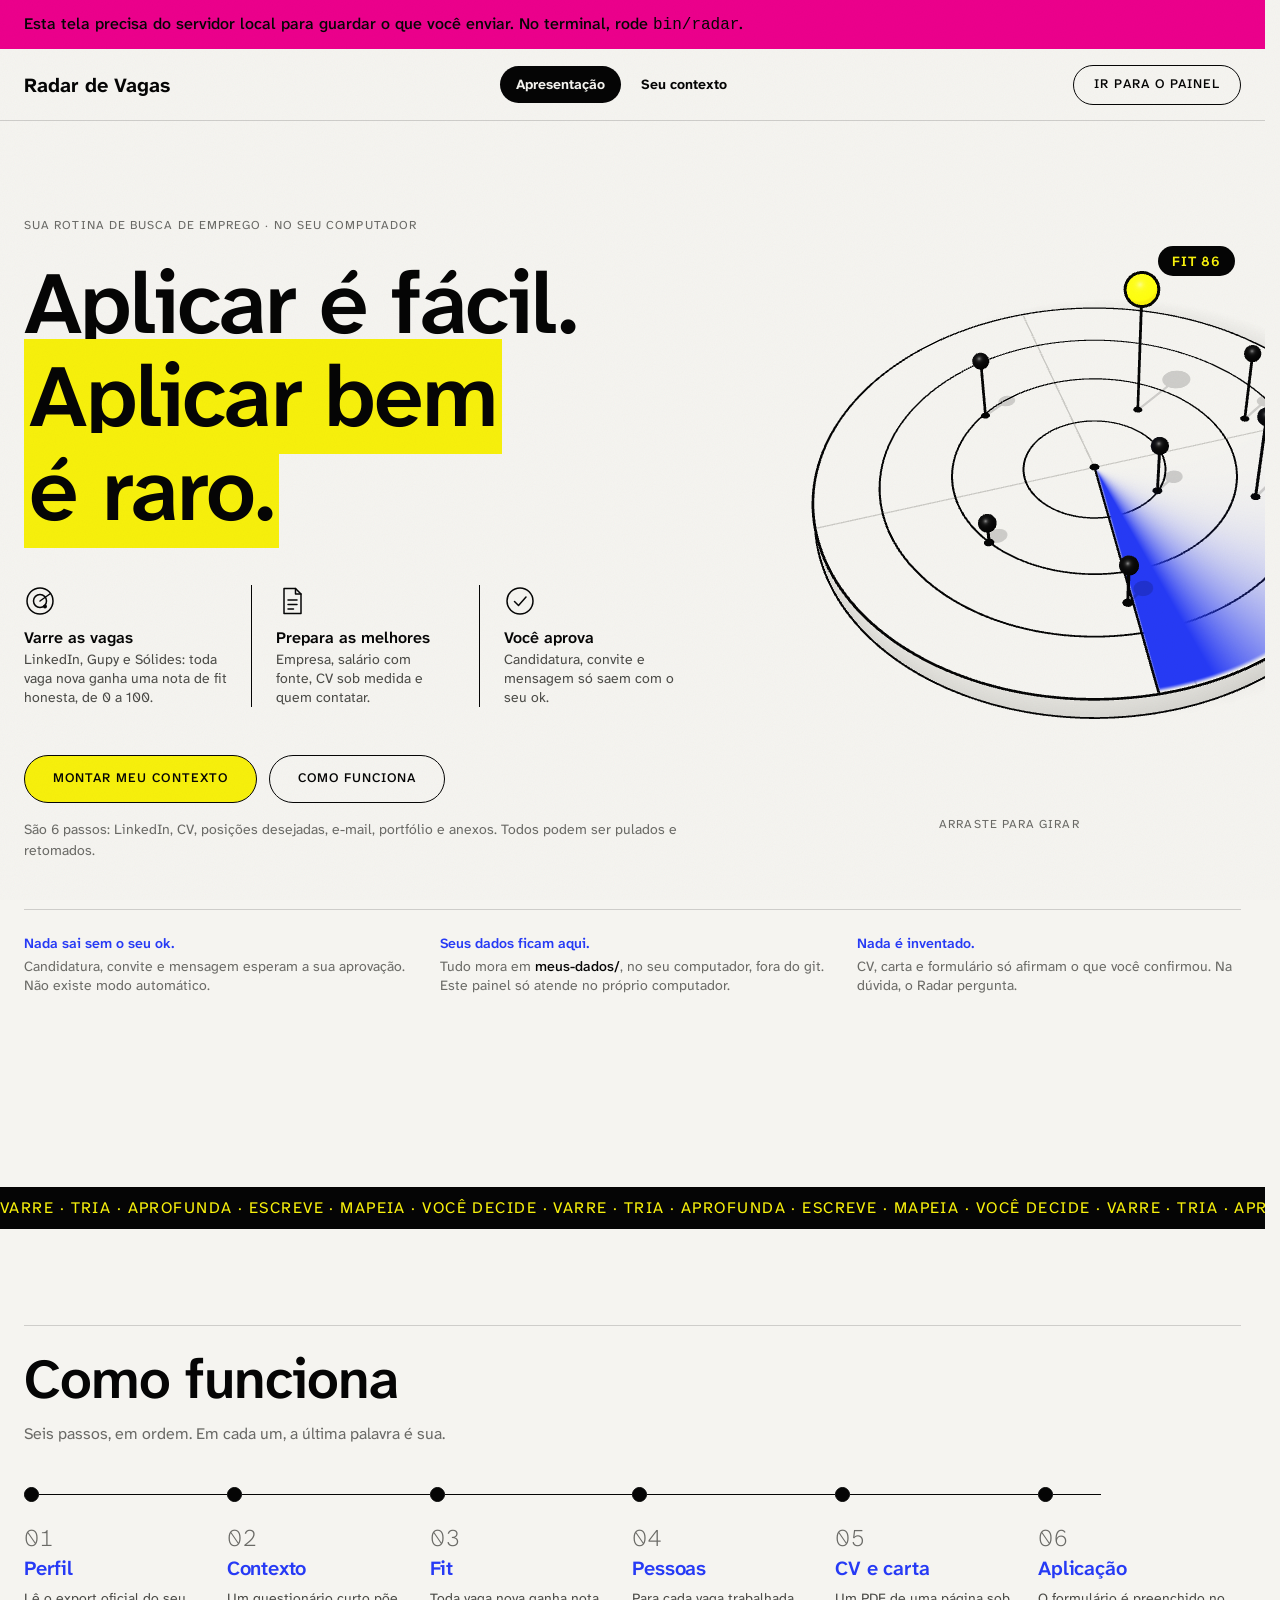
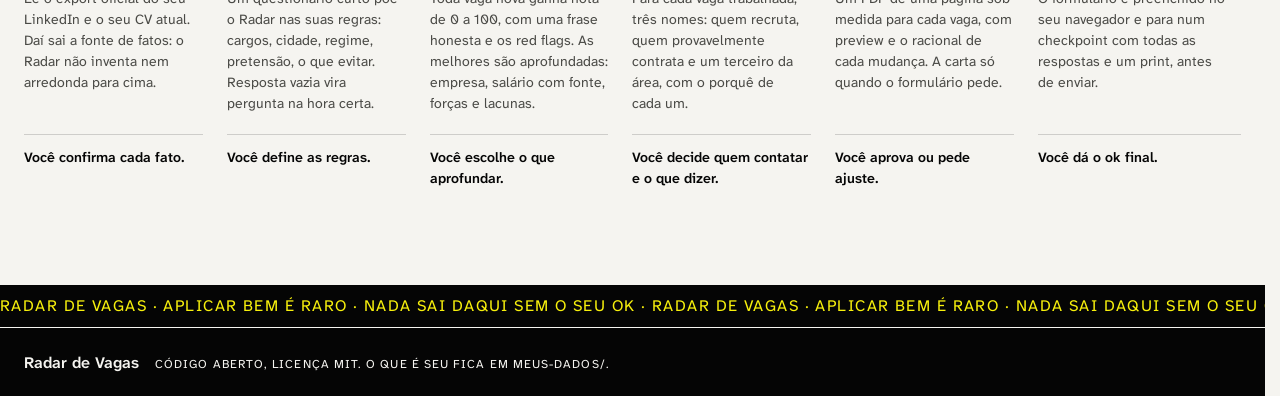
==== commit c0c4d01c: "Textos e acessos para as três fontes de vaga - Abertura: "Varre as vagas" cita LinkedIn, Gupy e Sóli" ====
--- a/dashboard/boas-vindas.html
+++ b/dashboard/boas-vindas.html
@@ -48,7 +48,7 @@
             </svg>
             <div>
               <strong>Varre as vagas</strong>
-              <span>Toda vaga nova ganha uma nota de fit honesta, de 0 a 100.</span>
+              <span>LinkedIn, Gupy e Sólides: toda vaga nova ganha uma nota de fit honesta, de 0 a 100.</span>
             </div>
           </li>
           <li>
@@ -300,7 +300,7 @@
           <span class="passo__num" aria-hidden="true">3</span>
           <h3 id="t-posicoes" tabindex="-1">Posições desejadas</h3>
           <p class="passo__porque">É o que o Radar vai procurar por você. Escreva cada cargo como ele aparece nas vagas que você quer. As sugestões vêm da sua trajetória no LinkedIn.</p>
-          <p class="passo__nota"><span class="meta">Na busca</span>Cada posição vira uma busca no LinkedIn, no país do seu perfil. Depois o /radar-configurar lê o seu LinkedIn e o seu CV e completa com variações em português e inglês e títulos equivalentes.</p>
+          <p class="passo__nota"><span class="meta">Na busca</span>Cada posição vira uma busca no país do seu perfil: no LinkedIn e, se for o Brasil, também na Gupy e na Sólides. Depois o /radar-configurar lê o seu LinkedIn e o seu CV e completa com variações em português e inglês e títulos equivalentes.</p>
         </div>
         <div class="passo__corpo">
           <div class="campo">
@@ -473,6 +473,9 @@
   <script>
   (() => {
     "use strict";
+    // onde a varredura procura (radar/fontes.py), na frase do passo Posições
+    const ONDE = { linkedin: "no LinkedIn", gupy: "na Gupy", solides: "na Sólides" };
+    const emLista = (xs) => xs.length > 1 ? `${xs.slice(0, -1).join(", ")} e ${xs[xs.length - 1]}` : xs.join("");
     const PASSOS = ["linkedin", "cv", "posicoes", "email", "portfolio", "anexos", "pronto"];
     const NOMES = { linkedin: "LinkedIn", cv: "CV", posicoes: "Posições", email: "E-mail", portfolio: "Portfólio", anexos: "Anexos" };
     const TOTAL = PASSOS.length - 1; // o "pronto" não conta
@@ -747,10 +750,11 @@
       $("#posicoes-sugeridas").replaceChildren(...sugeridas.map(s => chip(`+ ${s}`, () => adicionarPosicao(s), `Adicionar ${s}`)));
       const busca = estado.buscas || {};
       const aviso = $("#posicoes-busca");
+      const onde = (busca.fontes || []).map(f => ONDE[f]).filter(Boolean);
       if (busca.origem === "questionario" || busca.origem === "manual") {
         aviso.textContent = "As suas buscas já foram refinadas no questionário. Posição nova entra lá: rode /radar-configurar busca.";
       } else if (busca.origem === "posicoes" && busca.palavras_chave.length) {
-        aviso.textContent = `A varredura procura: ${busca.palavras_chave.join(", ")}${busca.locais.length ? ` · em ${busca.locais.join(", ")}` : " · sem país no perfil, em qualquer lugar"}.`;
+        aviso.textContent = `A varredura procura: ${busca.palavras_chave.join(", ")}${busca.locais.length ? ` · em ${busca.locais.join(", ")}` : " · sem país no perfil, em qualquer lugar"}${onde.length ? ` · ${emLista(onde)}` : ""}.`;
       } else {
         aviso.textContent = "";
       }
